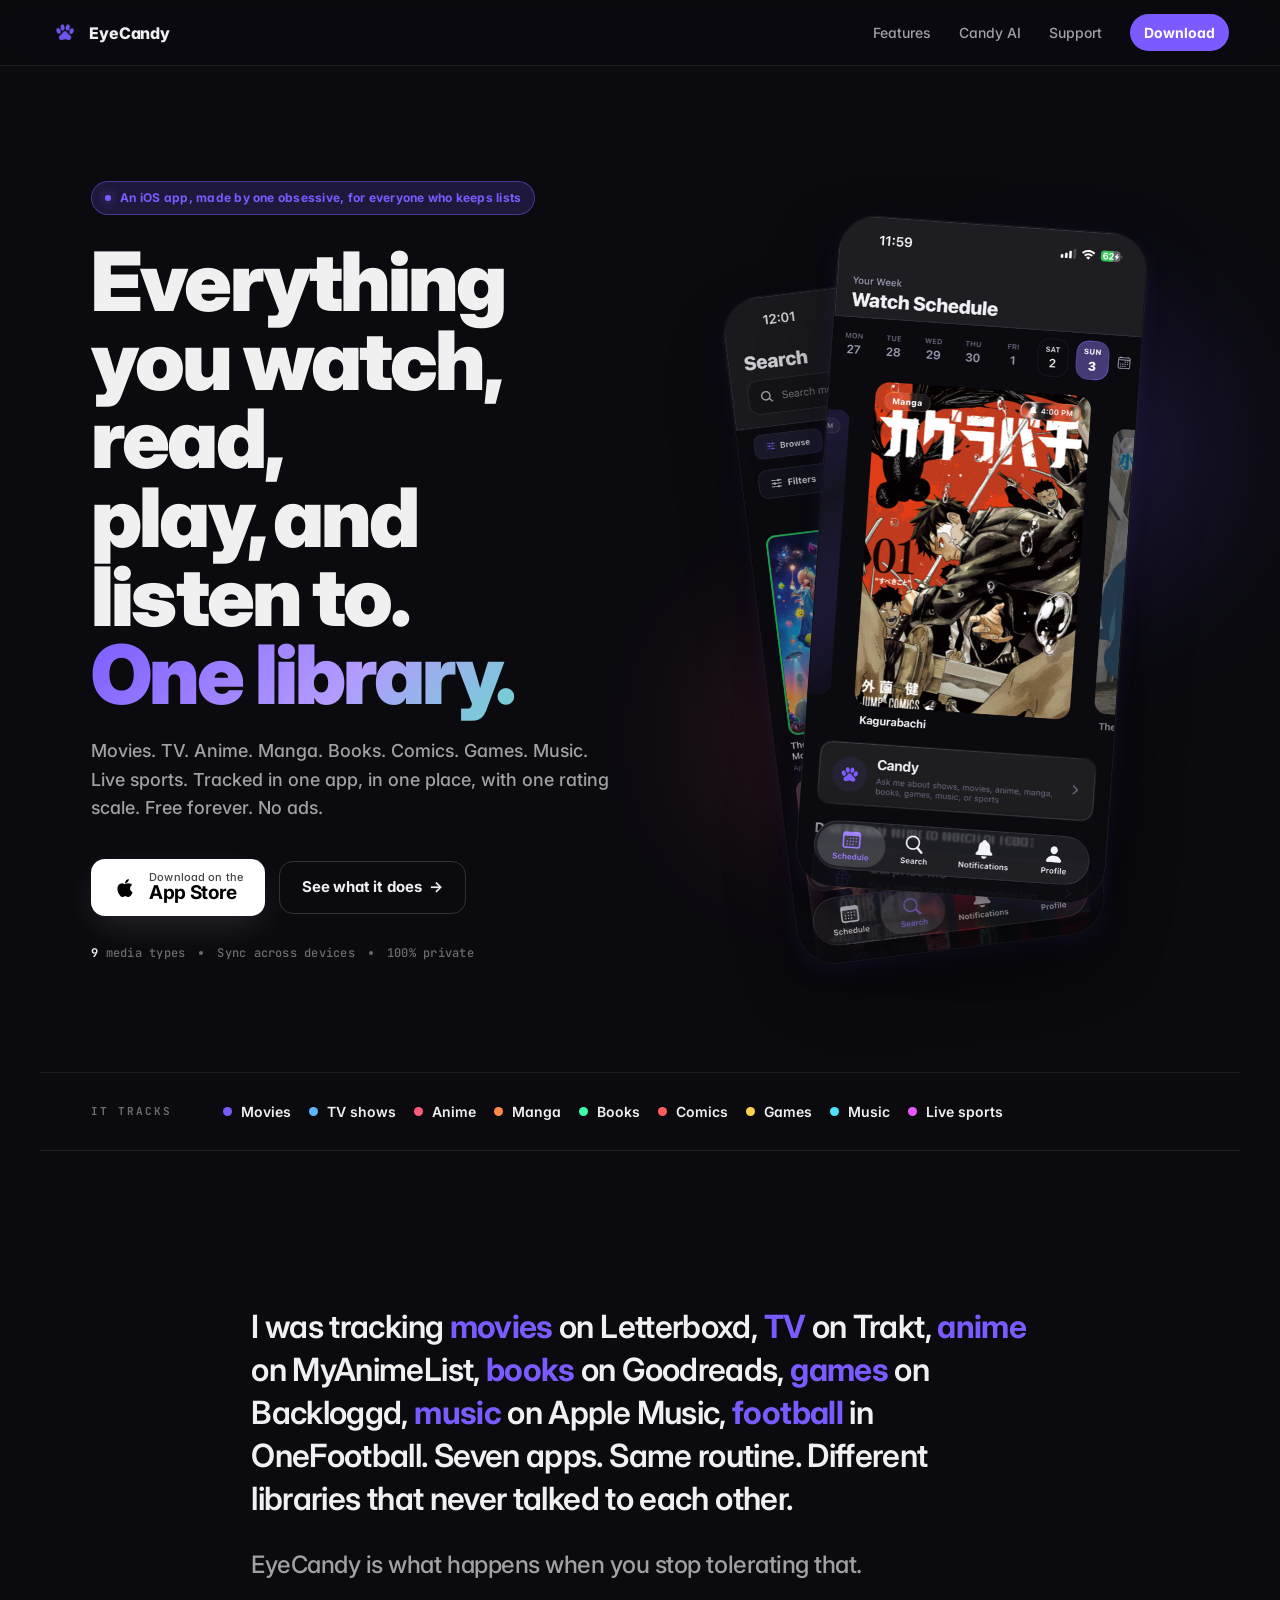
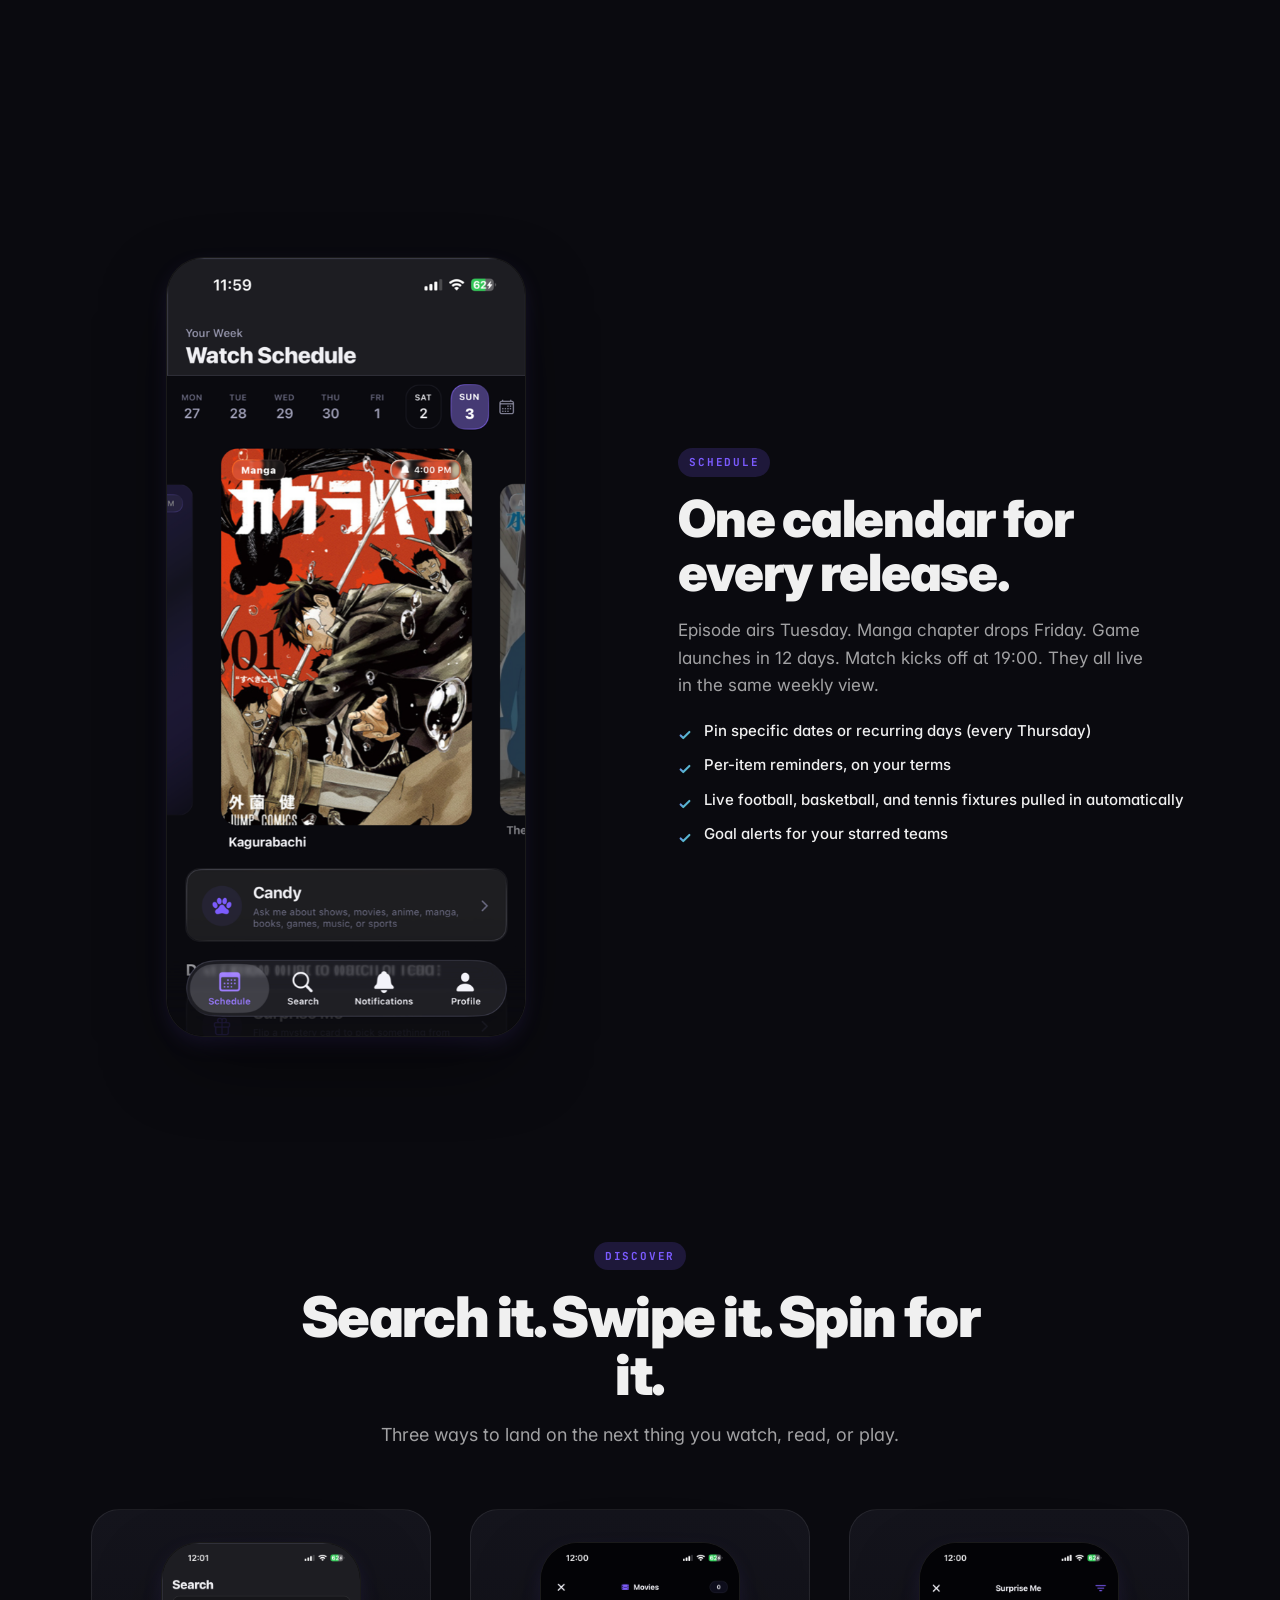
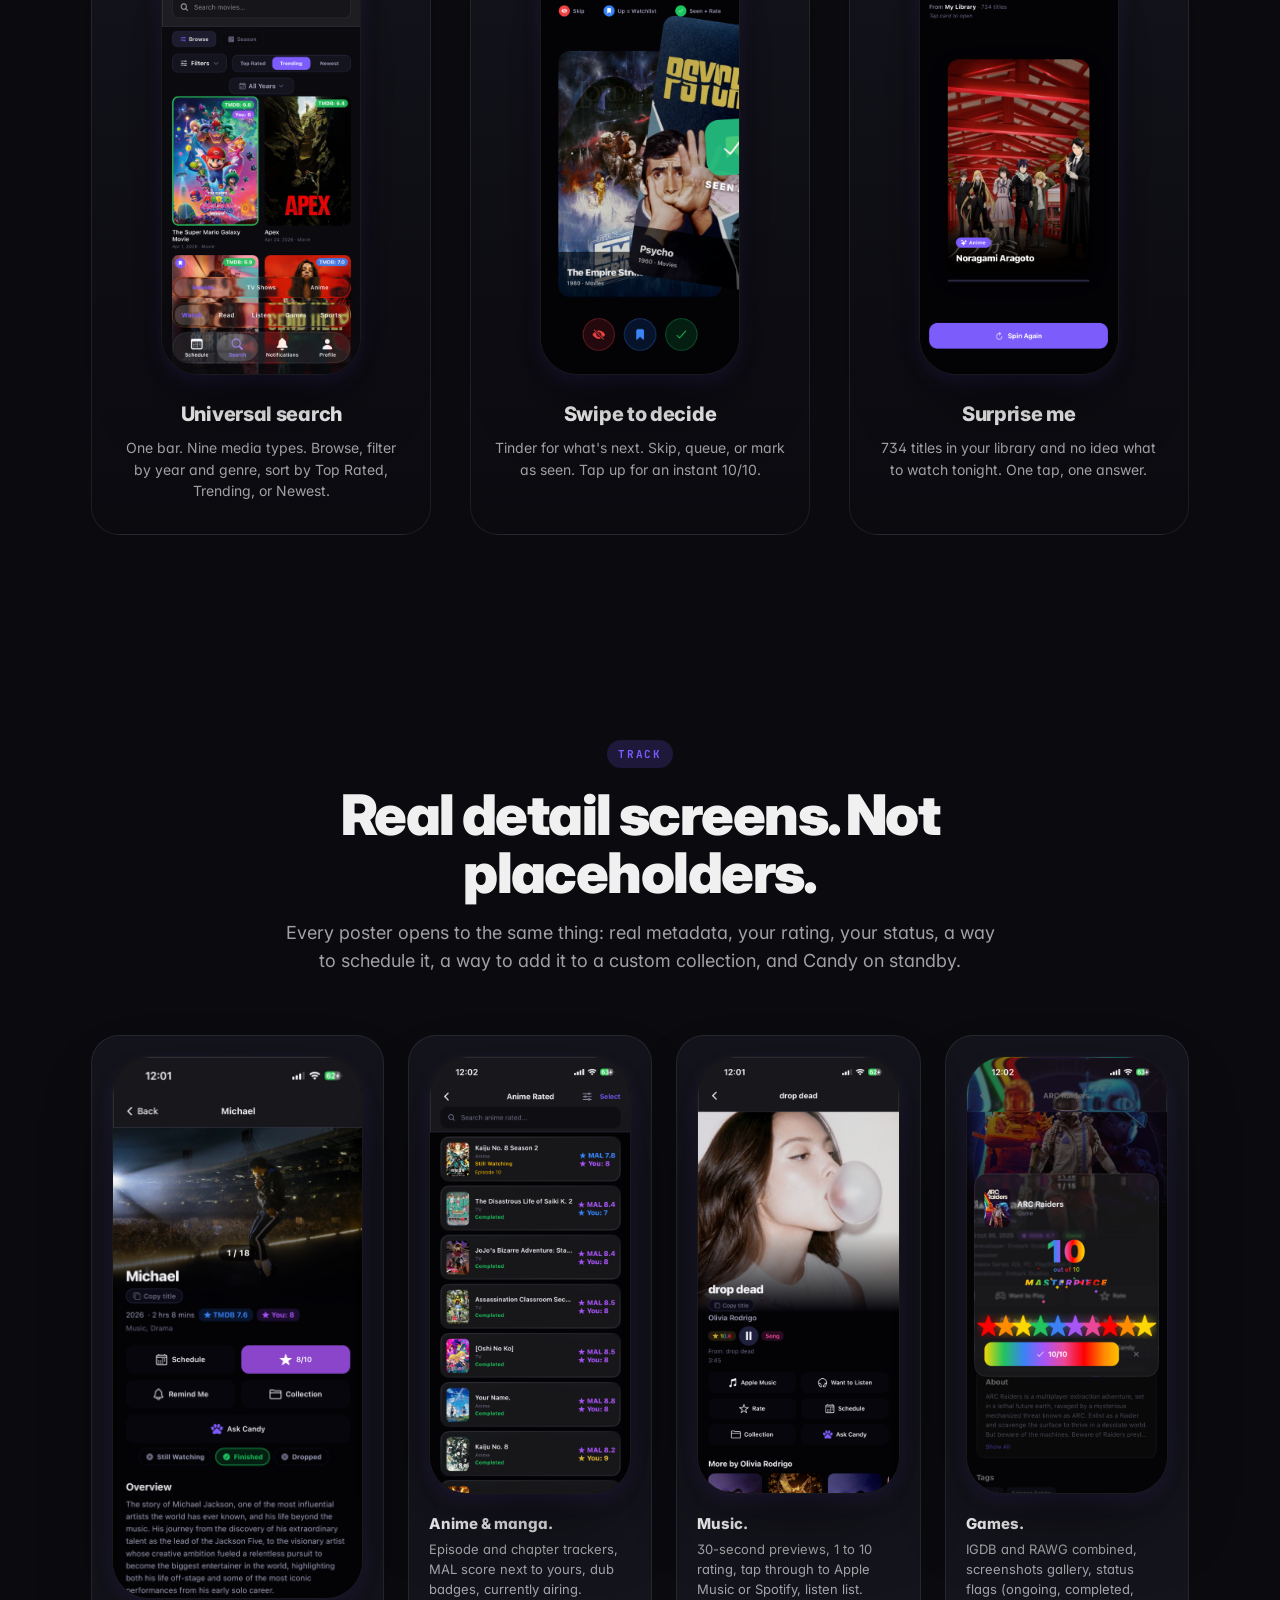
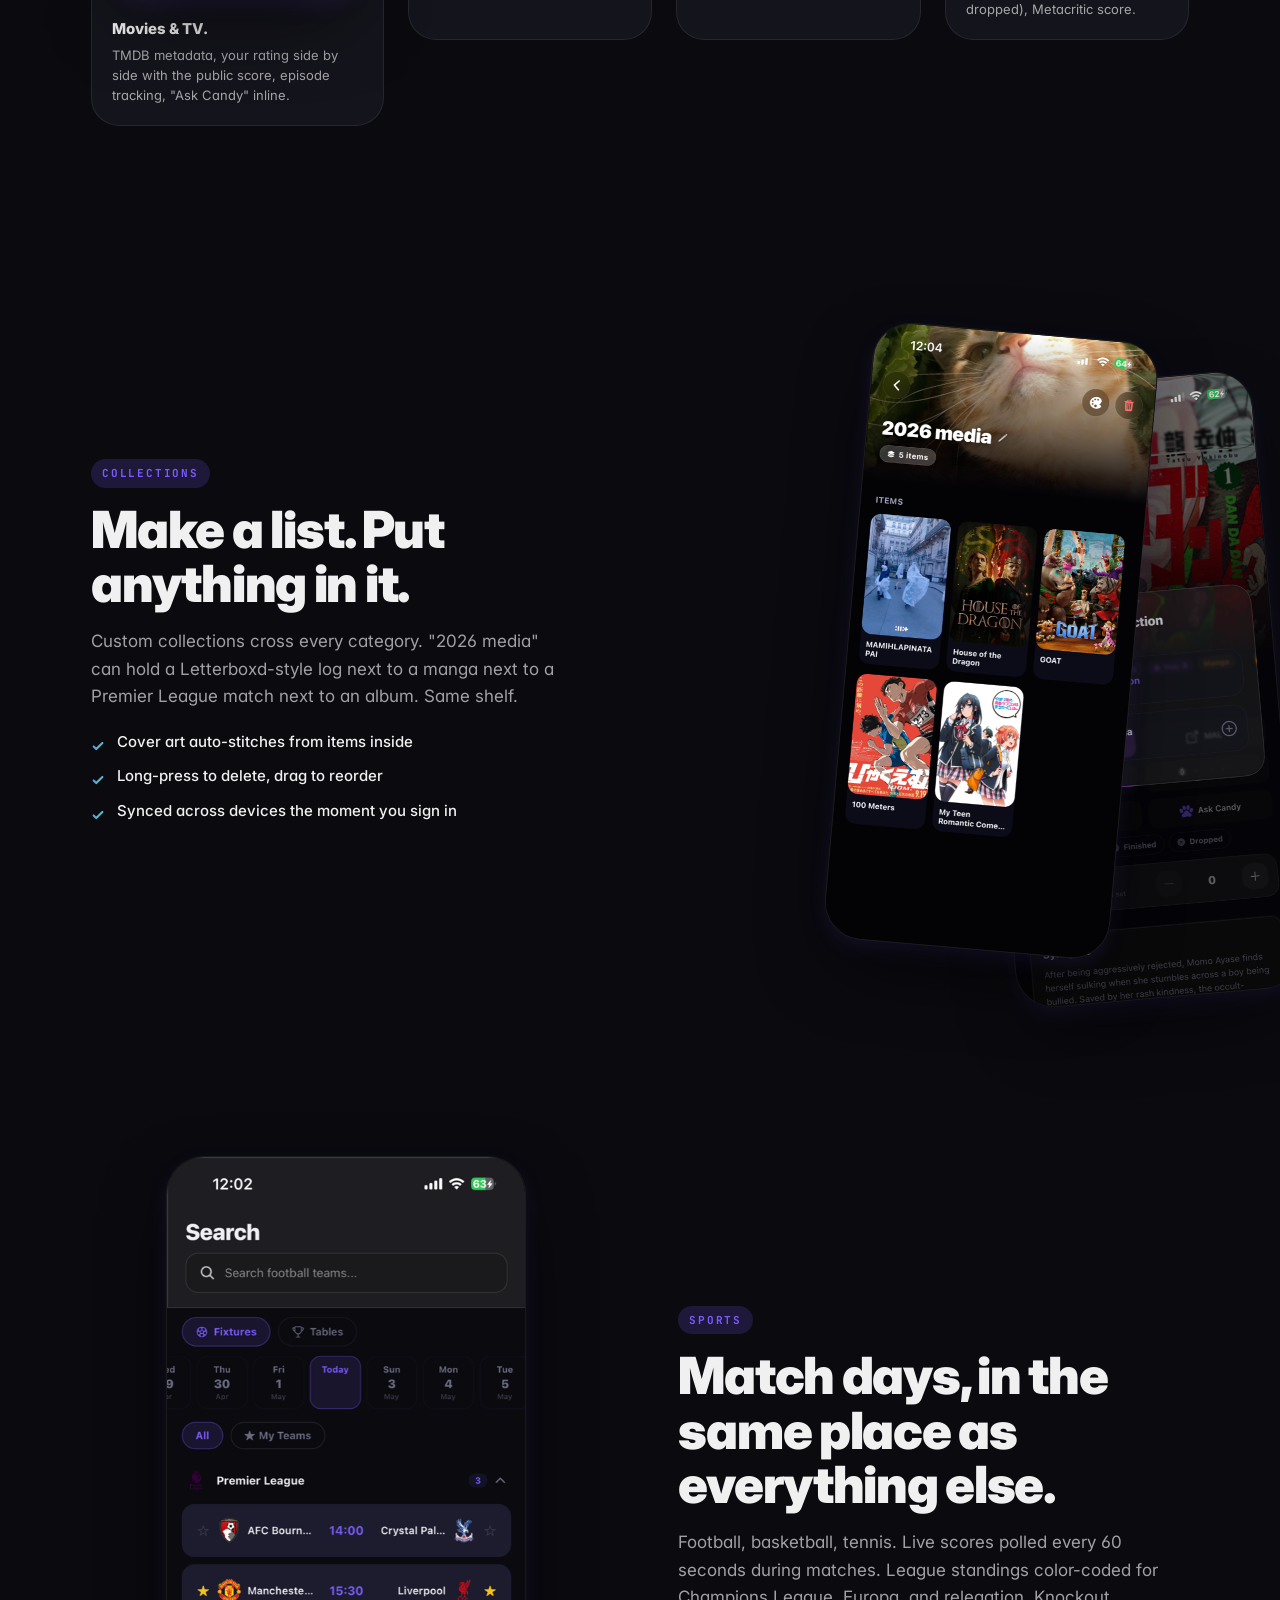
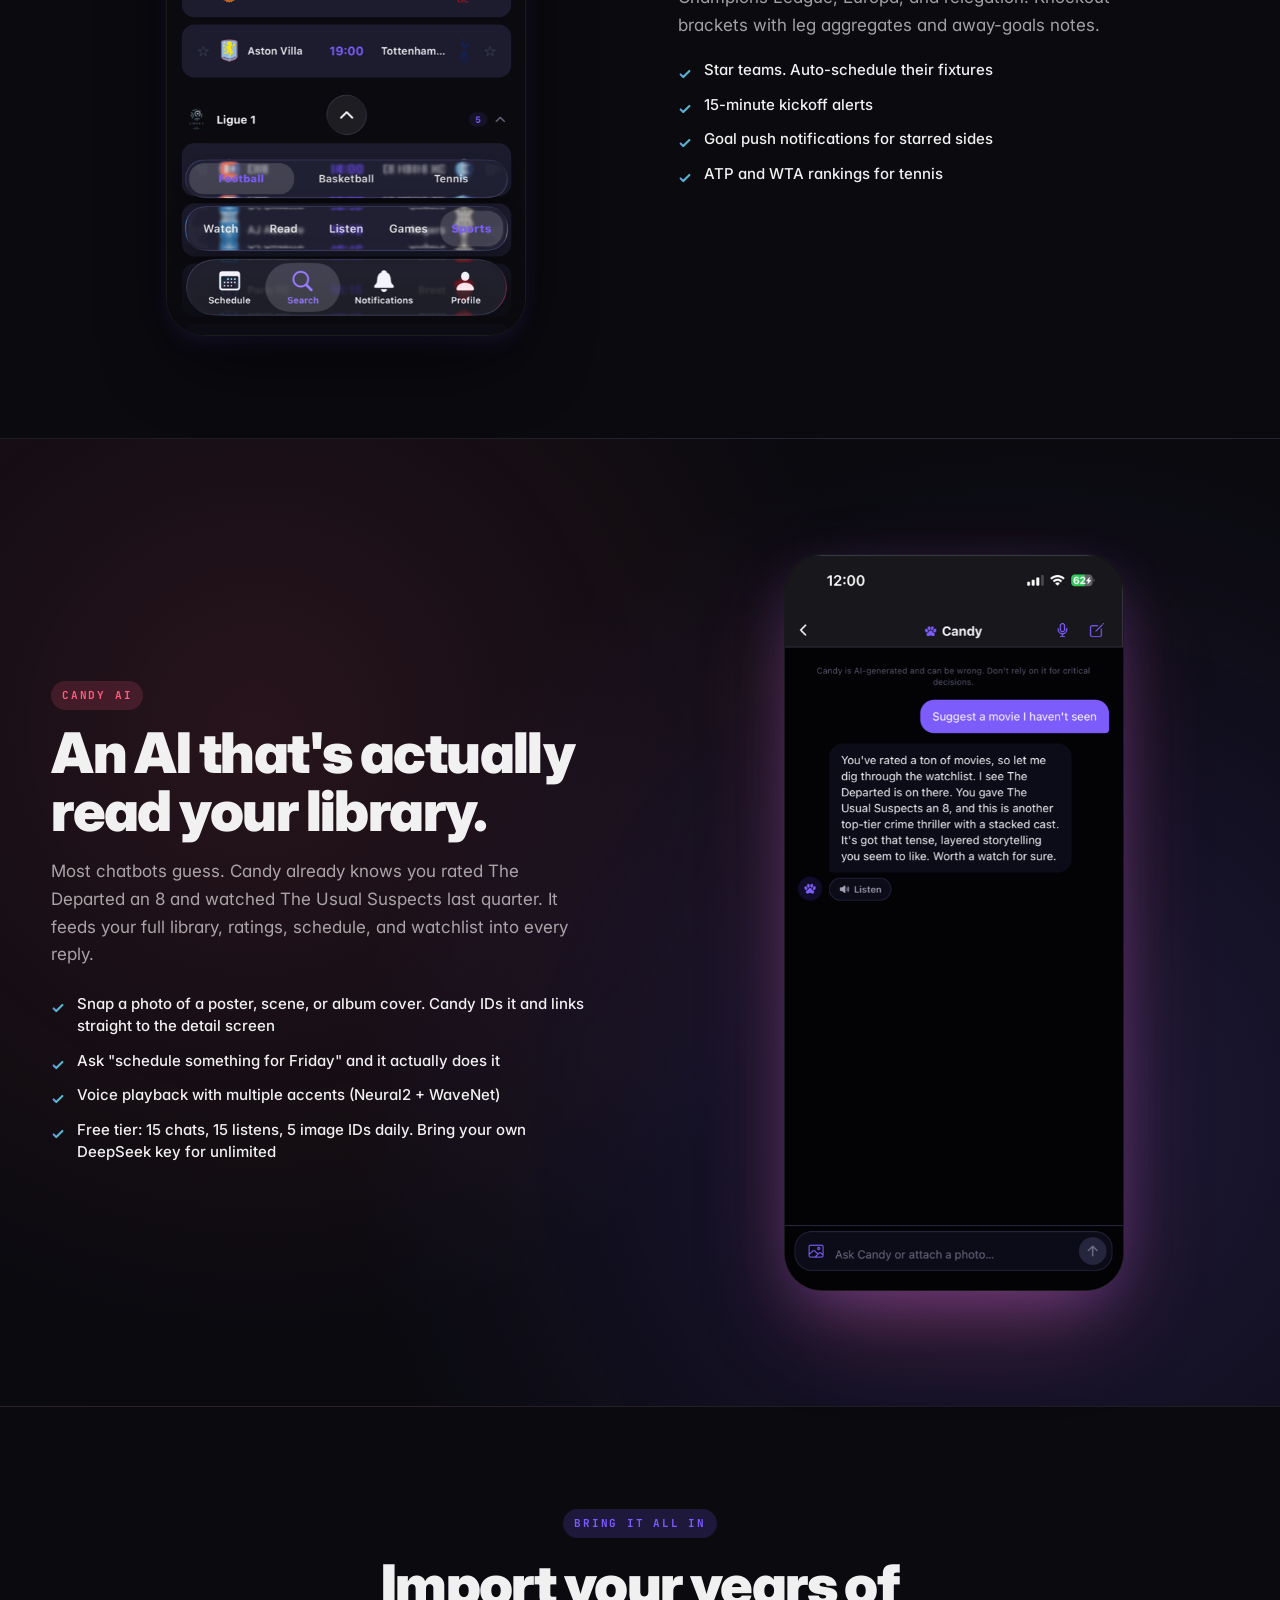
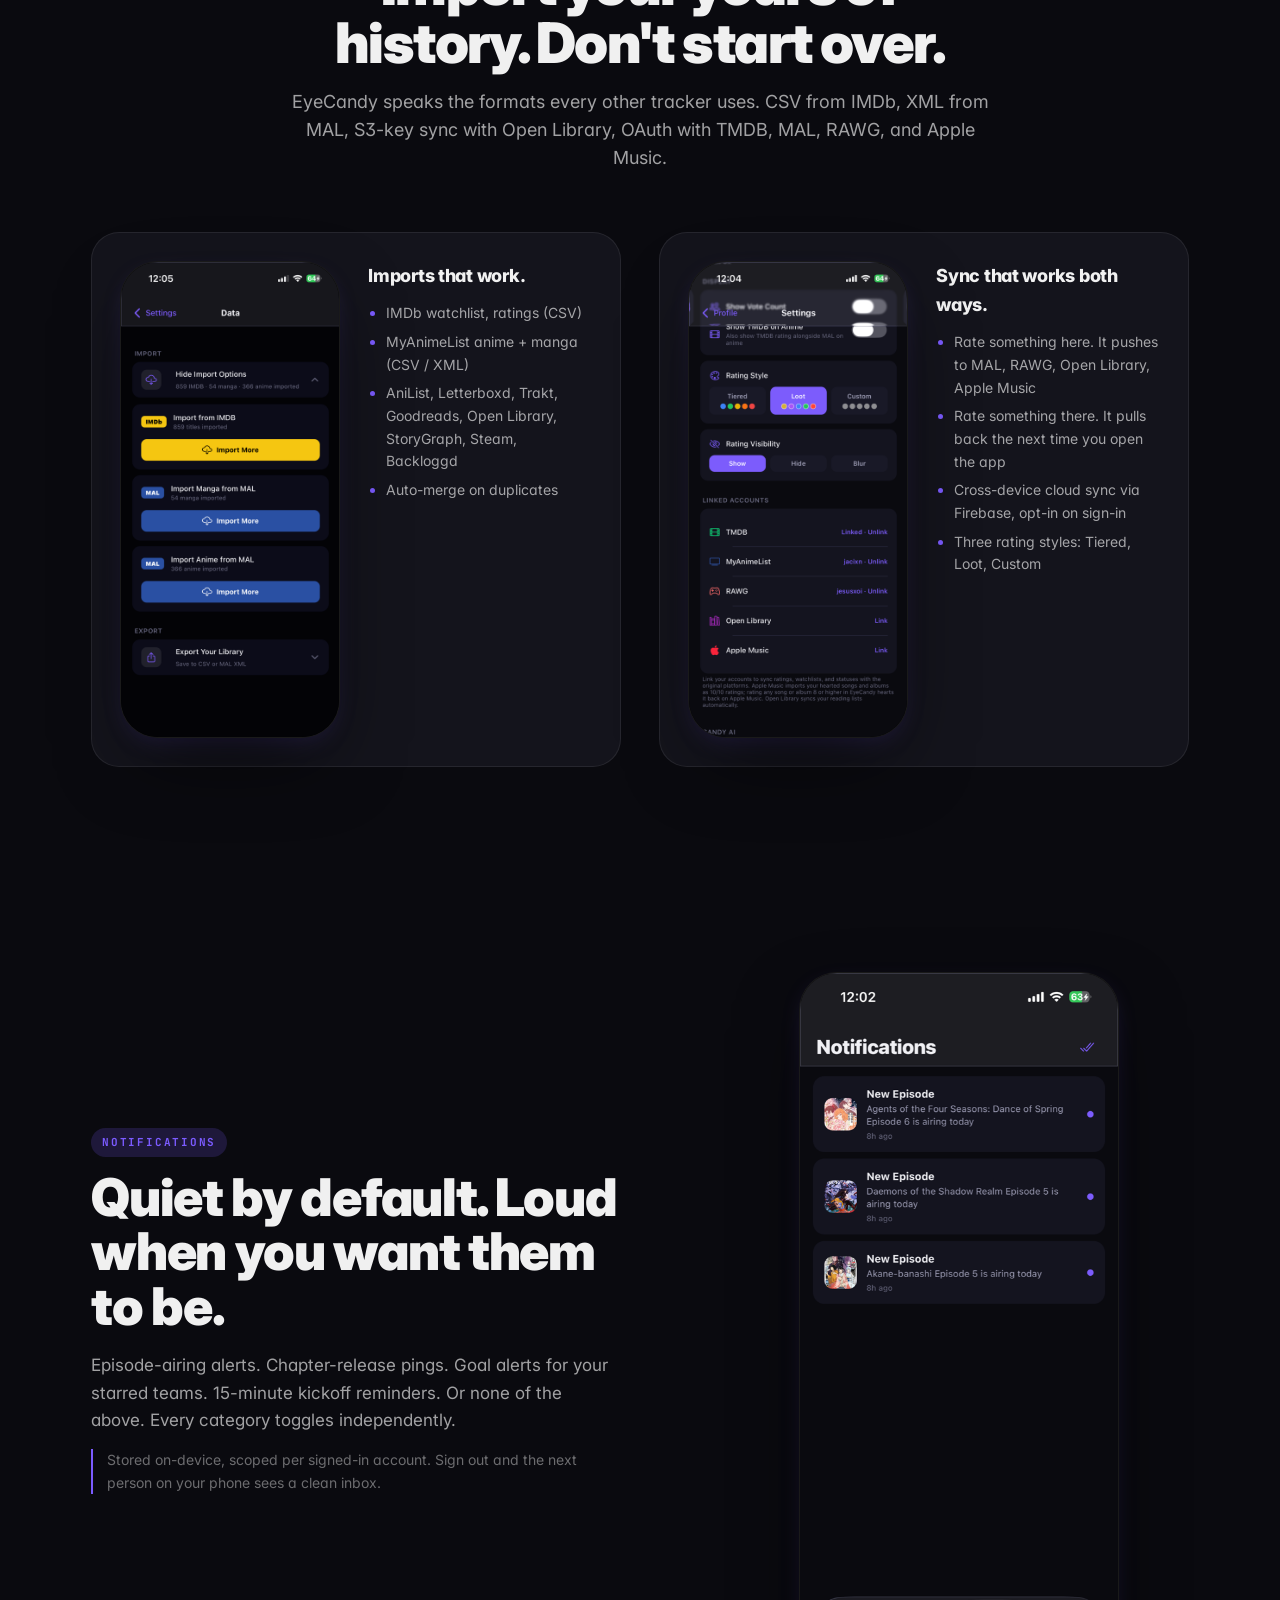
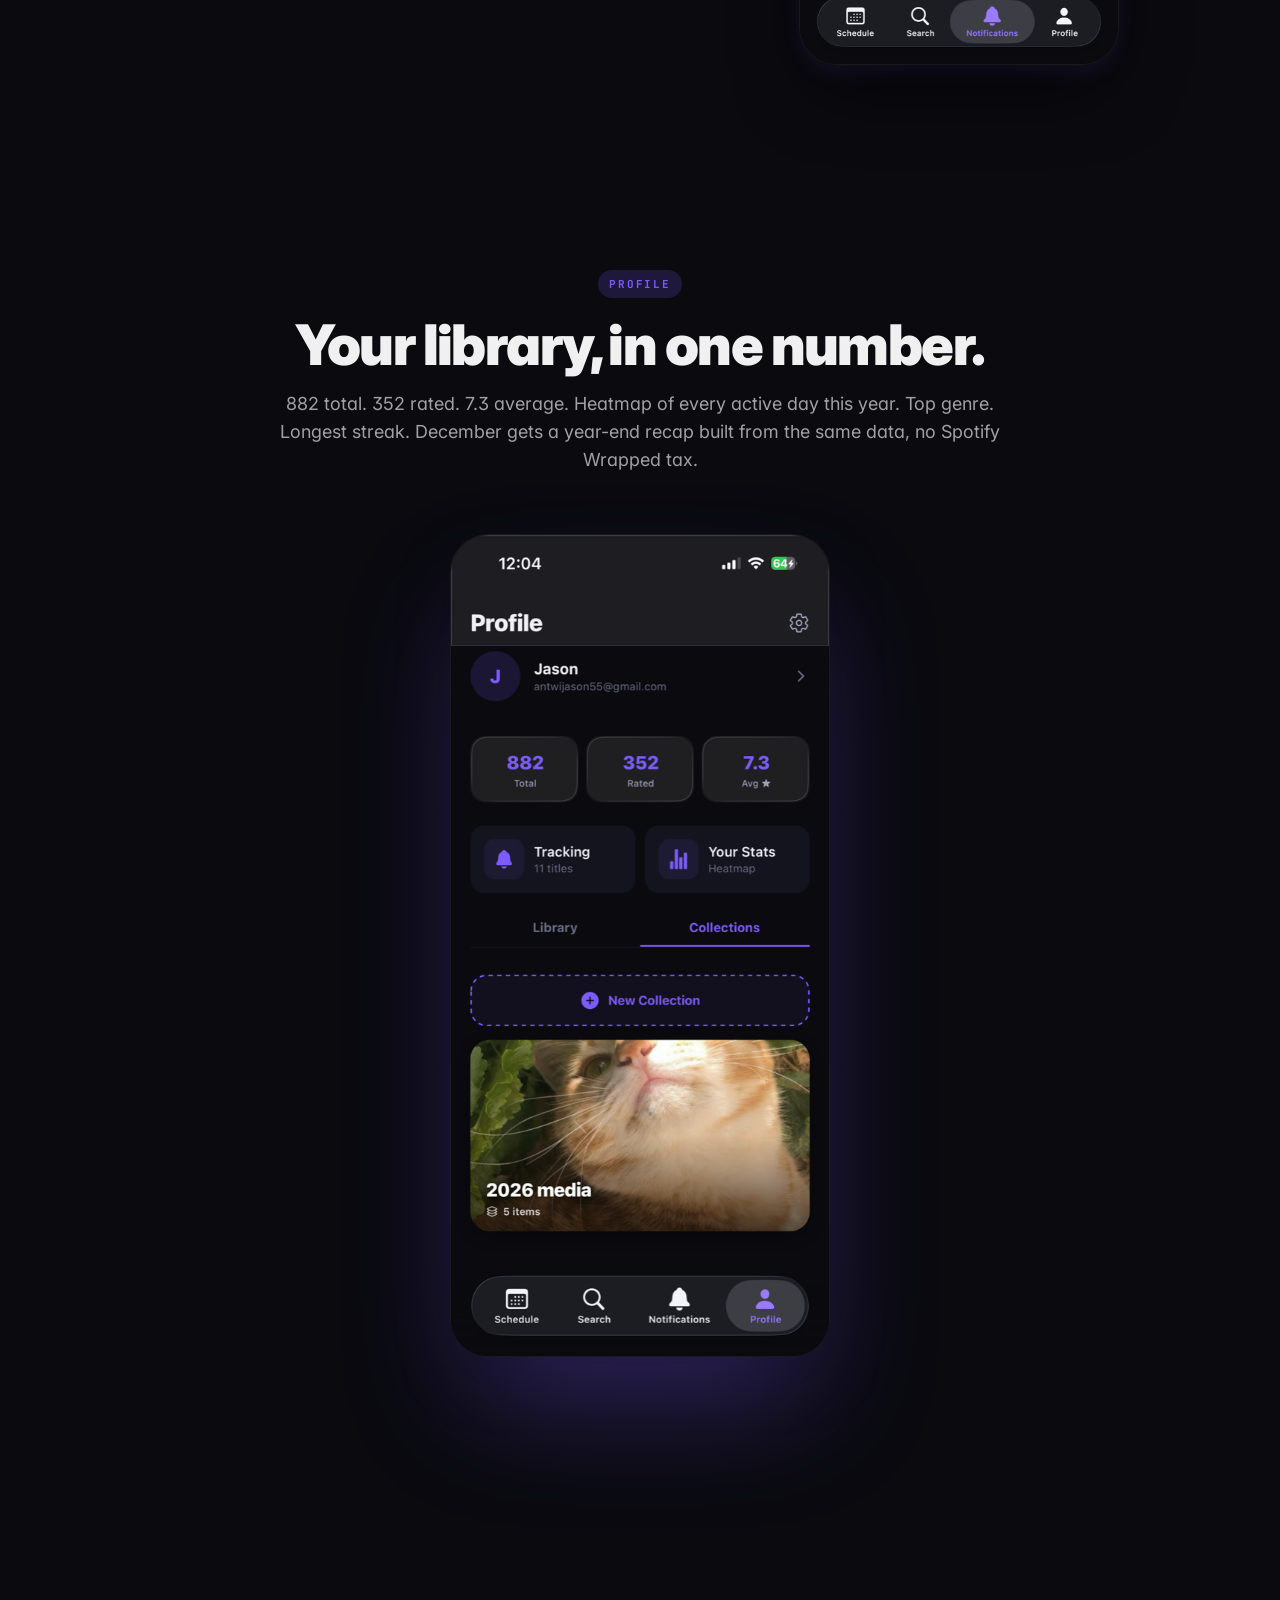
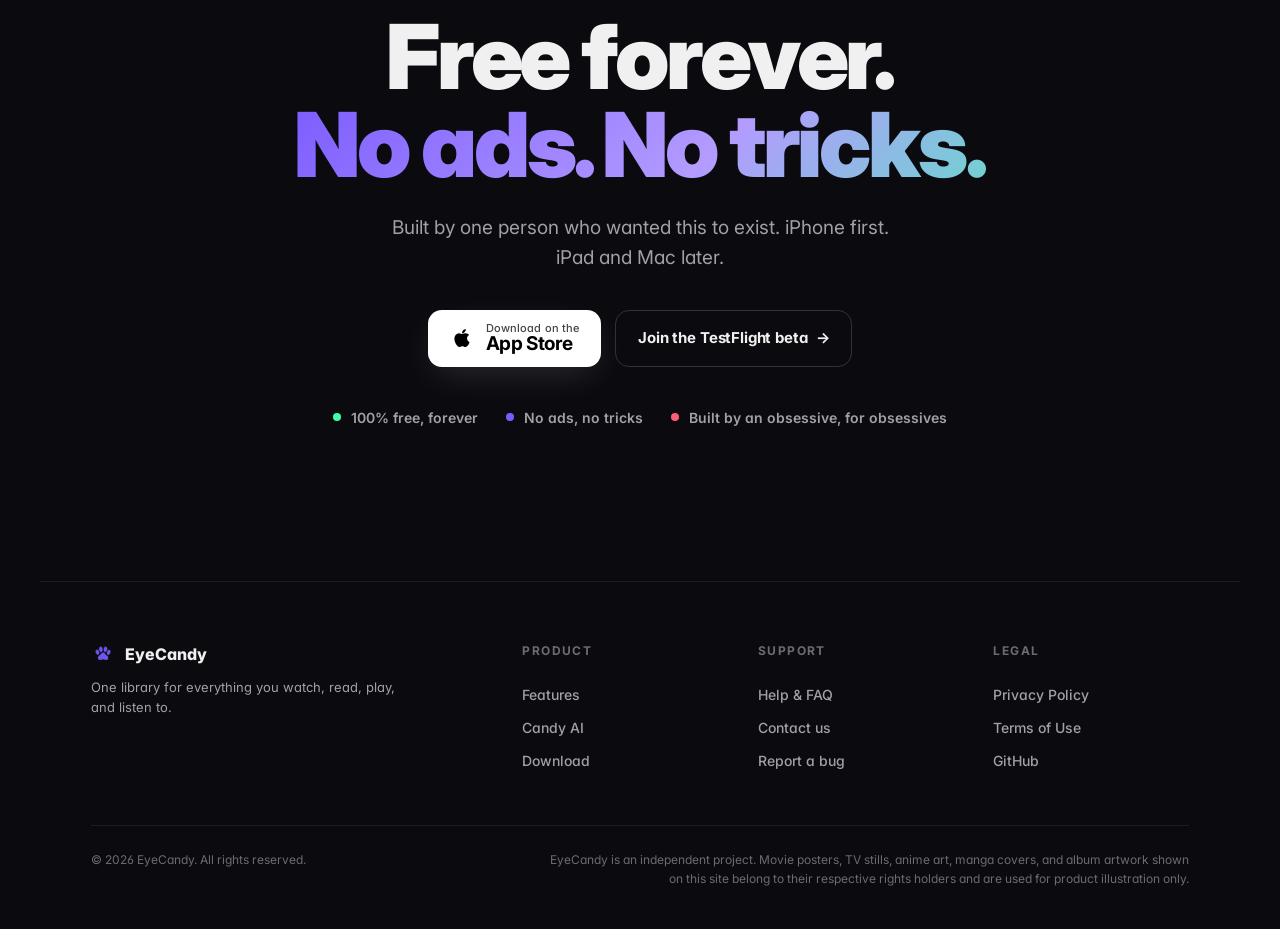
==== index.html @ 058be3f9 "Initial site for appeyecandy.uk Static marketing site for EyeCandy iOS app. Pure HTML/CSS/JS, no bui" ====
<!doctype html>
<html lang="en">
<head>
<meta charset="utf-8" />
<meta name="viewport" content="width=device-width, initial-scale=1, viewport-fit=cover" />
<title>EyeCandy. One library for everything you watch, read, play, and listen to.</title>
<meta name="description" content="Movies, TV, anime, manga, books, comics, games, music, and live sports. Tracked in a single iOS app. Free forever. No ads." />
<meta name="theme-color" content="#0A0A0F" />
<link rel="icon" type="image/png" href="assets/favicon.png" />
<meta property="og:title" content="EyeCandy. One library. Everything." />
<meta property="og:description" content="Movies, TV, anime, manga, books, comics, games, music, and live sports. One iOS app. Free forever." />
<meta property="og:image" content="assets/icon.png" />
<meta name="twitter:card" content="summary_large_image" />
<link rel="preconnect" href="https://fonts.googleapis.com" />
<link rel="preconnect" href="https://fonts.gstatic.com" crossorigin />
<link href="https://fonts.googleapis.com/css2?family=Inter:wght@400;500;600;700;800;900&family=JetBrains+Mono:wght@500;700&display=swap" rel="stylesheet" />
<link rel="stylesheet" href="style.css" />
</head>
<body>

<nav class="nav">
  <a class="nav-brand" href="#top">
    <img src="assets/paw.png" alt="" width="28" height="28" />
    <span>EyeCandy</span>
  </a>
  <div class="nav-links">
    <a href="#schedule">Features</a>
    <a href="#candy">Candy AI</a>
    <a href="support.html">Support</a>
    <a href="#download" class="nav-cta">Download</a>
  </div>
</nav>

<main id="top">

<!-- HERO -->
<section class="hero">
  <div class="hero-copy">
    <div class="eyebrow">
      <span class="eyebrow-dot"></span>
      An iOS app, made by one obsessive, for everyone who keeps lists
    </div>
    <h1 class="hero-title">
      Everything you watch, read,<br />
      play, and listen to.<br />
      <span class="hl">One library.</span>
    </h1>
    <p class="hero-sub">
      Movies. TV. Anime. Manga. Books. Comics. Games. Music. Live sports. Tracked in one app, in one place, with one rating scale. Free forever. No ads.
    </p>
    <div class="hero-cta">
      <a href="https://apps.apple.com/app/eyecandy/id0000000000" class="btn-appstore" aria-label="Download EyeCandy on the App Store">
        <svg viewBox="0 0 24 24" width="24" height="24" aria-hidden="true" fill="currentColor"><path d="M17.05 20.28c-.98.95-2.05.8-3.08.36-1.09-.46-2.09-.48-3.24 0-1.44.62-2.2.44-3.06-.36C2.79 15.25 3.51 7.59 9.05 7.31c1.35.07 2.29.74 3.08.8 1.18-.24 2.31-.93 3.57-.84 1.51.12 2.65.72 3.4 1.8-3.12 1.87-2.38 5.98.48 7.13-.57 1.5-1.31 2.99-2.54 4.09zM12.03 7.25c-.15-2.23 1.66-4.07 3.74-4.25.29 2.58-2.34 4.5-3.74 4.25z"/></svg>
        <span>
          <small>Download on the</small>
          <strong>App Store</strong>
        </span>
      </a>
      <a href="#schedule" class="btn-ghost">See what it does <span aria-hidden>→</span></a>
    </div>
    <div class="hero-meta">
      <span><strong>9</strong> media types</span>
      <span class="dot"></span>
      <span>Sync across devices</span>
      <span class="dot"></span>
      <span>100% private</span>
    </div>
  </div>

  <div class="hero-art">
    <div class="phone-frame phone-tilt-r">
      <img src="assets/IMG_1588.png" alt="EyeCandy weekly Watch Schedule with Kagurabachi manga selected for Sunday." />
    </div>
    <div class="phone-frame phone-tilt-l phone-back">
      <img src="assets/IMG_1594.png" alt="EyeCandy universal search with Trending sort across all media types." />
    </div>
    <div class="hero-blob hero-blob-a"></div>
    <div class="hero-blob hero-blob-b"></div>
  </div>
</section>

<!-- MEDIA STRIP -->
<section class="strip">
  <div class="strip-label">It tracks</div>
  <ul class="strip-row">
    <li><span class="dotc dc-purple"></span>Movies</li>
    <li><span class="dotc dc-blue"></span>TV shows</li>
    <li><span class="dotc dc-pink"></span>Anime</li>
    <li><span class="dotc dc-orange"></span>Manga</li>
    <li><span class="dotc dc-green"></span>Books</li>
    <li><span class="dotc dc-red"></span>Comics</li>
    <li><span class="dotc dc-yellow"></span>Games</li>
    <li><span class="dotc dc-cyan"></span>Music</li>
    <li><span class="dotc dc-magenta"></span>Live sports</li>
  </ul>
</section>

<!-- WHY -->
<section class="why">
  <p class="why-text">
    I was tracking <strong>movies</strong> on Letterboxd, <strong>TV</strong> on Trakt, <strong>anime</strong> on MyAnimeList, <strong>books</strong> on Goodreads, <strong>games</strong> on Backloggd, <strong>music</strong> on Apple Music, <strong>football</strong> in OneFootball. Seven apps. Same routine. Different libraries that never talked to each other.
  </p>
  <p class="why-text">
    EyeCandy is what happens when you stop tolerating that.
  </p>
</section>

<!-- SCHEDULE -->
<section id="schedule" class="feature feature-split">
  <div class="feature-shot">
    <div class="phone-frame">
      <img src="assets/IMG_1588.png" alt="Watch Schedule for the week. Kagurabachi manga at 4:00 PM Sunday with day picker MON 27 to SUN 3." />
    </div>
  </div>
  <div class="feature-text">
    <div class="feature-tag">Schedule</div>
    <h2>One calendar for every release.</h2>
    <p>Episode airs Tuesday. Manga chapter drops Friday. Game launches in 12 days. Match kicks off at 19:00. They all live in the same weekly view.</p>
    <ul class="ticks">
      <li>Pin specific dates or recurring days (every Thursday)</li>
      <li>Per-item reminders, on your terms</li>
      <li>Live football, basketball, and tennis fixtures pulled in automatically</li>
      <li>Goal alerts for your starred teams</li>
    </ul>
  </div>
</section>

<!-- DISCOVER 3-UP -->
<section id="track" class="discover">
  <header class="section-header">
    <div class="feature-tag">Discover</div>
    <h2>Search it. Swipe it. Spin for it.</h2>
    <p>Three ways to land on the next thing you watch, read, or play.</p>
  </header>
  <div class="discover-grid">
    <article class="discover-card">
      <div class="phone-frame phone-sm">
        <img src="assets/IMG_1594.png" alt="Search tab with category strip Movies, TV Shows, Anime, Games, Music, Sports, Read, Listen and Trending sort." />
      </div>
      <h3>Universal search</h3>
      <p>One bar. Nine media types. Browse, filter by year and genre, sort by Top Rated, Trending, or Newest.</p>
    </article>
    <article class="discover-card">
      <div class="phone-frame phone-sm">
        <img src="assets/IMG_1593.png" alt="Decide swipe deck. The Empire Strikes Back and Psycho movie cards stacked. Skip, Watchlist, Seen + Rate buttons." />
      </div>
      <h3>Swipe to decide</h3>
      <p>Tinder for what's next. Skip, queue, or mark as seen. Tap up for an instant 10/10.</p>
    </article>
    <article class="discover-card">
      <div class="phone-frame phone-sm">
        <img src="assets/IMG_1592.png" alt="Surprise Me random pick. Noragami Aragoto anime card from 734 titles in your library." />
      </div>
      <h3>Surprise me</h3>
      <p>734 titles in your library and no idea what to watch tonight. One tap, one answer.</p>
    </article>
  </div>
</section>

<!-- DETAIL -->
<section class="detail">
  <header class="section-header">
    <div class="feature-tag">Track</div>
    <h2>Real detail screens. Not placeholders.</h2>
    <p>Every poster opens to the same thing: real metadata, your rating, your status, a way to schedule it, a way to add it to a custom collection, and Candy on standby.</p>
  </header>
  <div class="detail-grid">
    <figure class="detail-cell detail-tall">
      <div class="phone-frame">
        <img src="assets/IMG_1595.png" alt="Movie detail for Michael (2026). 2 hrs 8 mins. TMDB 7.6 vs You 8. Schedule, Remind Me, Collection, Ask Candy." />
      </div>
      <figcaption><strong>Movies & TV.</strong> TMDB metadata, your rating side by side with the public score, episode tracking, "Ask Candy" inline.</figcaption>
    </figure>
    <figure class="detail-cell">
      <div class="phone-frame">
        <img src="assets/IMG_1601.png" alt="Anime Rated list. Kaiju No. 8 Season 2 still watching, JoJo Stardust Crusaders Completed, MAL scores beside your scores." />
      </div>
      <figcaption><strong>Anime & manga.</strong> Episode and chapter trackers, MAL score next to yours, dub badges, currently airing.</figcaption>
    </figure>
    <figure class="detail-cell">
      <div class="phone-frame">
        <img src="assets/IMG_1597.png" alt="Music detail for drop dead by Olivia Rodrigo. 10/10 rating, 3:45 song duration, Apple Music, Want to Listen, Schedule, Collection, Ask Candy." />
      </div>
      <figcaption><strong>Music.</strong> 30-second previews, 1 to 10 rating, tap through to Apple Music or Spotify, listen list.</figcaption>
    </figure>
    <figure class="detail-cell">
      <div class="phone-frame">
        <img src="assets/IMG_1598.png" alt="ARC Raiders game detail with rainbow 10 out of 10 MASTERPIECE rating overlay." />
      </div>
      <figcaption><strong>Games.</strong> IGDB and RAWG combined, screenshots gallery, status flags (ongoing, completed, dropped), Metacritic score.</figcaption>
    </figure>
  </div>
</section>

<!-- COLLECTIONS -->
<section class="feature feature-split feature-flip">
  <div class="feature-text">
    <div class="feature-tag">Collections</div>
    <h2>Make a list. Put anything in it.</h2>
    <p>Custom collections cross every category. "2026 media" can hold a Letterboxd-style log next to a manga next to a Premier League match next to an album. Same shelf.</p>
    <ul class="ticks">
      <li>Cover art auto-stitches from items inside</li>
      <li>Long-press to delete, drag to reorder</li>
      <li>Synced across devices the moment you sign in</li>
    </ul>
  </div>
  <div class="feature-shot feature-shot-double">
    <div class="phone-frame phone-tilt-r">
      <img src="assets/IMG_1604.png" alt="Custom collection 2026 media with 5 items: MAMIHLAPINATAPAI, House of the Dragon, GOAT, 100 Meters, My Teen Romantic Comedy." />
    </div>
    <div class="phone-frame phone-tilt-l phone-back">
      <img src="assets/IMG_1596.png" alt="Manga detail showing Add to Collection sheet with New Collection option and 2026 media." />
    </div>
  </div>
</section>

<!-- SPORTS -->
<section class="feature feature-split">
  <div class="feature-shot">
    <div class="phone-frame">
      <img src="assets/IMG_1599.png" alt="Sports tab with Premier League fixtures: AFC Bournemouth vs Crystal Palace 14:00, Manchester United vs Liverpool 15:30 starred, Aston Villa vs Tottenham 19:00." />
    </div>
  </div>
  <div class="feature-text">
    <div class="feature-tag">Sports</div>
    <h2>Match days, in the same place as everything else.</h2>
    <p>Football, basketball, tennis. Live scores polled every 60 seconds during matches. League standings color-coded for Champions League, Europa, and relegation. Knockout brackets with leg aggregates and away-goals notes.</p>
    <ul class="ticks">
      <li>Star teams. Auto-schedule their fixtures</li>
      <li>15-minute kickoff alerts</li>
      <li>Goal push notifications for starred sides</li>
      <li>ATP and WTA rankings for tennis</li>
    </ul>
  </div>
</section>

<!-- CANDY -->
<section id="candy" class="candy">
  <div class="candy-grid">
    <div class="candy-text">
      <div class="feature-tag tag-pink">Candy AI</div>
      <h2>An AI that's actually read your library.</h2>
      <p>Most chatbots guess. Candy already knows you rated The Departed an 8 and watched The Usual Suspects last quarter. It feeds your full library, ratings, schedule, and watchlist into every reply.</p>
      <ul class="ticks">
        <li>Snap a photo of a poster, scene, or album cover. Candy IDs it and links straight to the detail screen</li>
        <li>Ask "schedule something for Friday" and it actually does it</li>
        <li>Voice playback with multiple accents (Neural2 + WaveNet)</li>
        <li>Free tier: 15 chats, 15 listens, 5 image IDs daily. Bring your own DeepSeek key for unlimited</li>
      </ul>
    </div>
    <div class="candy-shot">
      <div class="phone-frame">
        <img src="assets/IMG_1589.png" alt="Candy AI chat. User asks Suggest a movie I haven't seen. Candy replies referencing The Departed rated 8 and The Usual Suspects, recommending another top-tier crime thriller with a stacked cast." />
      </div>
    </div>
  </div>
</section>

<!-- IMPORT + SYNC -->
<section id="import" class="duo">
  <header class="section-header">
    <div class="feature-tag">Bring it all in</div>
    <h2>Import your years of history. Don't start over.</h2>
    <p>EyeCandy speaks the formats every other tracker uses. CSV from IMDb, XML from MAL, S3-key sync with Open Library, OAuth with TMDB, MAL, RAWG, and Apple Music.</p>
  </header>
  <div class="duo-grid">
    <figure class="duo-cell">
      <div class="phone-frame">
        <img src="assets/IMG_1607.png" alt="Data settings. 859 IMDB titles imported, 54 manga, 366 anime. Import buttons for IMDB, MAL Manga, MAL Anime. Export to CSV or MAL XML." />
      </div>
      <figcaption>
        <strong>Imports that work.</strong>
        <ul>
          <li>IMDb watchlist, ratings (CSV)</li>
          <li>MyAnimeList anime + manga (CSV / XML)</li>
          <li>AniList, Letterboxd, Trakt, Goodreads, Open Library, StoryGraph, Steam, Backloggd</li>
          <li>Auto-merge on duplicates</li>
        </ul>
      </figcaption>
    </figure>
    <figure class="duo-cell">
      <div class="phone-frame">
        <img src="assets/IMG_1606.png" alt="Settings showing Linked Accounts: TMDB, MyAnimeList linked as jacixn, RAWG linked as jesusxoi, Open Library, Apple Music. Rating Style and Visibility controls." />
      </div>
      <figcaption>
        <strong>Sync that works both ways.</strong>
        <ul>
          <li>Rate something here. It pushes to MAL, RAWG, Open Library, Apple Music</li>
          <li>Rate something there. It pulls back the next time you open the app</li>
          <li>Cross-device cloud sync via Firebase, opt-in on sign-in</li>
          <li>Three rating styles: Tiered, Loot, Custom</li>
        </ul>
      </figcaption>
    </figure>
  </div>
</section>

<!-- NOTIFICATIONS -->
<section class="notif">
  <div class="notif-grid">
    <div class="notif-text">
      <div class="feature-tag">Notifications</div>
      <h2>Quiet by default. Loud when you want them to be.</h2>
      <p>Episode-airing alerts. Chapter-release pings. Goal alerts for your starred teams. 15-minute kickoff reminders. Or none of the above. Every category toggles independently.</p>
      <p class="notif-fineprint">Stored on-device, scoped per signed-in account. Sign out and the next person on your phone sees a clean inbox.</p>
    </div>
    <div class="notif-shot">
      <div class="phone-frame">
        <img src="assets/IMG_1600.png" alt="Notifications inbox showing New Episode alerts for Agents of the Four Seasons, Daemons of the Shadow Realm, Akane-banashi, all airing today." />
      </div>
    </div>
  </div>
</section>

<!-- PROFILE -->
<section class="profile">
  <header class="section-header">
    <div class="feature-tag">Profile</div>
    <h2>Your library, in one number.</h2>
    <p>882 total. 352 rated. 7.3 average. Heatmap of every active day this year. Top genre. Longest streak. December gets a year-end recap built from the same data, no Spotify Wrapped tax.</p>
  </header>
  <div class="profile-shot">
    <div class="phone-frame phone-lg">
      <img src="assets/IMG_1605.png" alt="Profile tab for Jason. 882 Total, 352 Rated, 7.3 Avg rating. Tracking 11 titles. Library and Collections tabs. 2026 media collection at bottom." />
    </div>
  </div>
</section>

<!-- FREE FOREVER CTA -->
<section id="download" class="cta">
  <h2 class="cta-title">Free forever.<br /><span class="hl">No ads. No tricks.</span></h2>
  <p class="cta-sub">Built by one person who wanted this to exist. iPhone first. iPad and Mac later.</p>
  <div class="cta-row">
    <a href="https://apps.apple.com/app/eyecandy/id0000000000" class="btn-appstore" aria-label="Download EyeCandy on the App Store">
      <svg viewBox="0 0 24 24" width="24" height="24" aria-hidden="true" fill="currentColor"><path d="M17.05 20.28c-.98.95-2.05.8-3.08.36-1.09-.46-2.09-.48-3.24 0-1.44.62-2.2.44-3.06-.36C2.79 15.25 3.51 7.59 9.05 7.31c1.35.07 2.29.74 3.08.8 1.18-.24 2.31-.93 3.57-.84 1.51.12 2.65.72 3.4 1.8-3.12 1.87-2.38 5.98.48 7.13-.57 1.5-1.31 2.99-2.54 4.09zM12.03 7.25c-.15-2.23 1.66-4.07 3.74-4.25.29 2.58-2.34 4.5-3.74 4.25z"/></svg>
      <span>
        <small>Download on the</small>
        <strong>App Store</strong>
      </span>
    </a>
    <a href="https://testflight.apple.com/join/PLACEHOLDER" class="btn-ghost">Join the TestFlight beta <span aria-hidden>→</span></a>
  </div>
  <ul class="cta-perks">
    <li><span class="perk-dot dc-green"></span>100% free, forever</li>
    <li><span class="perk-dot dc-purple"></span>No ads, no tricks</li>
    <li><span class="perk-dot dc-pink"></span>Built by an obsessive, for obsessives</li>
  </ul>
</section>

<footer class="foot">
  <div class="foot-cols">
    <div class="foot-col foot-col-brand">
      <div class="foot-brand">
        <img src="assets/paw.png" alt="" width="24" height="24" />
        <span>EyeCandy</span>
      </div>
      <p class="foot-tag">One library for everything you watch, read, play, and listen to.</p>
    </div>
    <div class="foot-col">
      <h4>Product</h4>
      <a href="index.html#schedule">Features</a>
      <a href="index.html#candy">Candy AI</a>
      <a href="index.html#download">Download</a>
    </div>
    <div class="foot-col">
      <h4>Support</h4>
      <a href="support.html">Help & FAQ</a>
      <a href="mailto:eyecandyiossupport@gmail.com">Contact us</a>
      <a href="https://github.com/jacixn/EyeCandy/issues">Report a bug</a>
    </div>
    <div class="foot-col">
      <h4>Legal</h4>
      <a href="privacy.html">Privacy Policy</a>
      <a href="terms.html">Terms of Use</a>
      <a href="https://github.com/jacixn/EyeCandy">GitHub</a>
    </div>
  </div>
  <div class="foot-bottom">
    <p>&copy; <span id="yr">2026</span> EyeCandy. All rights reserved.</p>
    <p class="foot-fine">EyeCandy is an independent project. Movie posters, TV stills, anime art, manga covers, and album artwork shown on this site belong to their respective rights holders and are used for product illustration only.</p>
  </div>
</footer>

</main>

<script src="script.js" defer></script>
</body>
</html>
---- style.css ----
/* ============================================================
   EyeCandy. Marketing site.
   Palette + type set match the iOS app exactly so the website
   reads as an extension of the product, not a generic landing.
   ============================================================ */

:root {
  --bg: #0A0A0F;
  --bg-2: #14141C;
  --bg-3: #1C1C26;
  --line: rgba(255, 255, 255, 0.08);
  --line-strong: rgba(255, 255, 255, 0.16);

  --text: rgba(255, 255, 255, 0.94);
  --text-muted: rgba(255, 255, 255, 0.62);
  --text-dim: rgba(255, 255, 255, 0.40);

  --primary: #7B5BFF;
  --primary-soft: rgba(123, 91, 255, 0.18);
  --primary-line: rgba(123, 91, 255, 0.45);
  --green: #3BFFAA;
  --pink: #FF5B7B;
  --yellow: #FFD24A;
  --blue: #5BB8FF;
  --orange: #FF8A4A;
  --red: #FF5C5C;
  --cyan: #4DE3FF;
  --magenta: #E55BFF;

  --max: 1200px;
  --pad: clamp(20px, 4vw, 56px);
  --r-lg: 28px;
  --r-md: 18px;

  --serif-tracking: -0.025em;
}

* { box-sizing: border-box; }

html, body {
  margin: 0;
  padding: 0;
  background: var(--bg);
  color: var(--text);
  font-family: 'Inter', -apple-system, BlinkMacSystemFont, 'Segoe UI', sans-serif;
  font-feature-settings: 'ss01', 'cv11';
  -webkit-font-smoothing: antialiased;
  text-rendering: optimizeLegibility;
  line-height: 1.5;
  overflow-x: hidden;
}

img { max-width: 100%; display: block; }

a {
  color: inherit;
  text-decoration: none;
  transition: color 160ms ease;
}

a:hover { color: var(--primary); }

::selection {
  background: var(--primary);
  color: white;
}

/* ============================================================
   NAV
   ============================================================ */

.nav {
  position: sticky;
  top: 0;
  z-index: 50;
  display: flex;
  align-items: center;
  justify-content: space-between;
  padding: 14px var(--pad);
  background: rgba(10, 10, 15, 0.72);
  backdrop-filter: saturate(180%) blur(20px);
  -webkit-backdrop-filter: saturate(180%) blur(20px);
  border-bottom: 1px solid var(--line);
}

.nav-brand {
  display: inline-flex;
  align-items: center;
  gap: 10px;
  font-weight: 800;
  font-size: 16px;
  letter-spacing: -0.01em;
}

.nav-brand img { border-radius: 8px; }

.nav-links {
  display: flex;
  align-items: center;
  gap: 28px;
  font-size: 14px;
  font-weight: 500;
  color: var(--text-muted);
}

.nav-links a:hover { color: var(--text); }

.nav-cta {
  padding: 8px 14px;
  border-radius: 999px;
  background: var(--primary);
  color: white !important;
  font-weight: 700;
}

.nav-cta:hover { background: #8c70ff; color: white !important; }

@media (max-width: 720px) {
  .nav-links a:not(.nav-cta) { display: none; }
}

/* ============================================================
   HERO
   ============================================================ */

.hero {
  position: relative;
  display: grid;
  grid-template-columns: 1.05fr 0.95fr;
  gap: clamp(40px, 6vw, 80px);
  align-items: center;
  padding: clamp(60px, 9vw, 130px) var(--pad) clamp(40px, 8vw, 90px);
  max-width: var(--max);
  margin: 0 auto;
}

.eyebrow {
  display: inline-flex;
  align-items: center;
  gap: 9px;
  padding: 7px 13px;
  font-size: 12px;
  font-weight: 700;
  letter-spacing: 0.02em;
  color: var(--primary);
  background: var(--primary-soft);
  border: 1px solid var(--primary-line);
  border-radius: 999px;
  margin-bottom: 28px;
}

.eyebrow-dot {
  width: 6px;
  height: 6px;
  border-radius: 50%;
  background: var(--primary);
  box-shadow: 0 0 12px var(--primary);
}

.hero-title {
  font-size: clamp(40px, 6.4vw, 88px);
  font-weight: 900;
  line-height: 0.96;
  letter-spacing: -0.035em;
  margin: 0 0 22px;
}

.hl {
  background: linear-gradient(135deg, var(--primary) 0%, #b39bff 60%, var(--green) 130%);
  -webkit-background-clip: text;
  background-clip: text;
  -webkit-text-fill-color: transparent;
}

.hero-sub {
  font-size: clamp(15px, 1.4vw, 18px);
  color: var(--text-muted);
  max-width: 540px;
  margin: 0 0 36px;
  font-weight: 500;
  line-height: 1.6;
}

.hero-cta {
  display: flex;
  flex-wrap: wrap;
  align-items: center;
  gap: 14px;
  margin-bottom: 28px;
}

.btn-primary,
.btn-ghost {
  display: inline-flex;
  align-items: center;
  gap: 8px;
  padding: 14px 22px;
  border-radius: 14px;
  font-weight: 700;
  font-size: 15px;
  letter-spacing: -0.01em;
  transition: transform 200ms ease, background 200ms ease, border-color 200ms ease, color 200ms ease;
  cursor: pointer;
}

.btn-primary {
  background: var(--primary);
  color: white !important;
  box-shadow: 0 12px 36px -8px rgba(123, 91, 255, 0.55);
}

.btn-primary:hover {
  transform: translateY(-2px);
  background: #8c70ff;
  color: white !important;
}

.btn-ghost {
  background: transparent;
  color: var(--text);
  border: 1px solid var(--line-strong);
}

.btn-ghost:hover {
  border-color: var(--primary);
  color: var(--primary);
}

/* Apple App Store CTA. Mirrors Apple's badge spec without lifting their PNG. */
.btn-appstore {
  display: inline-flex;
  align-items: center;
  gap: 12px;
  padding: 12px 22px;
  border-radius: 14px;
  background: #fff;
  color: #000 !important;
  font-weight: 600;
  letter-spacing: -0.01em;
  transition: transform 200ms ease, box-shadow 200ms ease;
  box-shadow: 0 12px 36px -8px rgba(255, 255, 255, 0.15);
}

.btn-appstore:hover {
  transform: translateY(-2px);
  color: #000 !important;
  box-shadow: 0 14px 40px -8px rgba(255, 255, 255, 0.22);
}

.btn-appstore svg {
  flex-shrink: 0;
}

.btn-appstore span {
  display: flex;
  flex-direction: column;
  line-height: 1.1;
  text-align: left;
}

.btn-appstore small {
  font-size: 11px;
  font-weight: 500;
  letter-spacing: 0.01em;
  color: #444;
}

.btn-appstore strong {
  font-size: 19px;
  font-weight: 700;
  letter-spacing: -0.02em;
}

.hero-meta {
  display: flex;
  align-items: center;
  gap: 14px;
  font-family: 'JetBrains Mono', ui-monospace, monospace;
  font-size: 12px;
  font-weight: 500;
  color: var(--text-dim);
  letter-spacing: 0.02em;
}

.hero-meta strong {
  color: var(--text);
  font-weight: 700;
}

.dot {
  width: 4px;
  height: 4px;
  border-radius: 50%;
  background: var(--text-dim);
}

/* hero art (phones) */
.hero-art {
  position: relative;
  aspect-ratio: 1 / 1;
  display: flex;
  align-items: center;
  justify-content: center;
}

.phone-frame {
  position: relative;
  border-radius: 38px;
  overflow: hidden;
  background: #000;
  border: 1px solid rgba(255, 255, 255, 0.10);
  box-shadow:
    0 30px 80px -20px rgba(0, 0, 0, 0.7),
    0 8px 24px -8px rgba(123, 91, 255, 0.25);
}

.phone-frame img {
  width: 100%;
  height: 100%;
  object-fit: cover;
  display: block;
}

.hero-art .phone-frame {
  position: absolute;
  width: 64%;
  aspect-ratio: 9 / 19.5;
}

.phone-tilt-r { transform: rotate(4deg) translate(8%, -2%); z-index: 2; }
.phone-tilt-l { transform: rotate(-7deg) translate(-12%, 6%); z-index: 1; }
.phone-back { opacity: 0.84; }

.hero-blob {
  position: absolute;
  border-radius: 50%;
  filter: blur(80px);
  opacity: 0.45;
  z-index: 0;
  pointer-events: none;
}

.hero-blob-a {
  width: 320px;
  height: 320px;
  background: radial-gradient(circle, var(--primary), transparent 70%);
  top: -40px;
  right: -40px;
}

.hero-blob-b {
  width: 280px;
  height: 280px;
  background: radial-gradient(circle, var(--pink), transparent 70%);
  bottom: -60px;
  left: -20px;
  opacity: 0.32;
}

@media (max-width: 880px) {
  .hero {
    grid-template-columns: 1fr;
    text-align: left;
  }
  .hero-art {
    order: 2;
    aspect-ratio: 1 / 1.05;
  }
  .hero-art .phone-frame { width: 56%; }
}

/* ============================================================
   STRIP
   ============================================================ */

.strip {
  border-top: 1px solid var(--line);
  border-bottom: 1px solid var(--line);
  padding: 28px var(--pad);
  display: flex;
  align-items: center;
  gap: clamp(24px, 4vw, 56px);
  max-width: var(--max);
  margin: 20px auto 0;
}

.strip-label {
  font-family: 'JetBrains Mono', monospace;
  font-size: 11px;
  font-weight: 700;
  letter-spacing: 0.18em;
  color: var(--text-dim);
  text-transform: uppercase;
  white-space: nowrap;
}

.strip-row {
  display: flex;
  flex-wrap: wrap;
  gap: 8px 18px;
  margin: 0;
  padding: 0;
  list-style: none;
}

.strip-row li {
  display: inline-flex;
  align-items: center;
  gap: 9px;
  font-size: 14px;
  font-weight: 600;
  color: var(--text);
}

.dotc {
  width: 9px;
  height: 9px;
  border-radius: 50%;
  display: inline-block;
}

.dc-purple { background: var(--primary); }
.dc-blue { background: var(--blue); }
.dc-pink { background: var(--pink); }
.dc-orange { background: var(--orange); }
.dc-green { background: var(--green); }
.dc-red { background: var(--red); }
.dc-yellow { background: var(--yellow); }
.dc-cyan { background: var(--cyan); }
.dc-magenta { background: var(--magenta); }

/* ============================================================
   WHY
   ============================================================ */

.why {
  max-width: 880px;
  margin: 0 auto;
  padding: clamp(80px, 12vw, 160px) var(--pad);
}

.why-text {
  font-size: clamp(22px, 2.6vw, 32px);
  font-weight: 600;
  letter-spacing: -0.02em;
  line-height: 1.35;
  color: var(--text);
  margin: 0 0 20px;
}

.why-text strong {
  color: var(--primary);
  font-weight: 700;
}

.why-text:last-child {
  color: var(--text-muted);
  font-size: clamp(18px, 2vw, 24px);
  font-weight: 500;
  margin-top: 28px;
}

/* ============================================================
   FEATURE (split)
   ============================================================ */

.feature {
  max-width: var(--max);
  margin: 0 auto;
  padding: clamp(60px, 8vw, 120px) var(--pad);
  display: grid;
  grid-template-columns: 1fr 1fr;
  gap: clamp(40px, 6vw, 80px);
  align-items: center;
}

.feature-flip { grid-template-columns: 1fr 1fr; }
.feature-flip .feature-text { order: 1; }
.feature-flip .feature-shot { order: 2; }

.feature-text h2 {
  font-size: clamp(32px, 4vw, 52px);
  font-weight: 900;
  letter-spacing: -0.025em;
  line-height: 1.06;
  margin: 14px 0 18px;
}

.feature-text p {
  color: var(--text-muted);
  font-size: 17px;
  line-height: 1.62;
  margin: 0 0 20px;
  max-width: 480px;
}

.feature-tag {
  display: inline-flex;
  align-items: center;
  font-family: 'JetBrains Mono', monospace;
  font-size: 11px;
  font-weight: 700;
  letter-spacing: 0.16em;
  padding: 6px 11px;
  border-radius: 999px;
  background: var(--primary-soft);
  color: var(--primary);
  text-transform: uppercase;
}

.feature-tag.tag-pink {
  background: rgba(255, 91, 123, 0.16);
  color: var(--pink);
}

.ticks {
  list-style: none;
  margin: 0;
  padding: 0;
  display: flex;
  flex-direction: column;
  gap: 12px;
}

.ticks li {
  position: relative;
  padding-left: 26px;
  color: var(--text);
  font-size: 15px;
  font-weight: 500;
  line-height: 1.5;
}

.ticks li::before {
  content: '';
  position: absolute;
  left: 0;
  top: 8px;
  width: 14px;
  height: 14px;
  border-radius: 5px;
  background:
    linear-gradient(135deg, var(--primary), var(--green));
  -webkit-mask: url('data:image/svg+xml;utf8,<svg xmlns="http://www.w3.org/2000/svg" viewBox="0 0 16 16"><path d="M3 8.5l3 3 7-7" stroke="black" stroke-width="2.4" fill="none" stroke-linecap="round" stroke-linejoin="round"/></svg>') center / contain no-repeat;
          mask: url('data:image/svg+xml;utf8,<svg xmlns="http://www.w3.org/2000/svg" viewBox="0 0 16 16"><path d="M3 8.5l3 3 7-7" stroke="black" stroke-width="2.4" fill="none" stroke-linecap="round" stroke-linejoin="round"/></svg>') center / contain no-repeat;
}

.feature-shot {
  display: flex;
  justify-content: center;
}

.feature-shot .phone-frame {
  width: min(360px, 100%);
  aspect-ratio: 9 / 19.5;
}

.feature-shot-double {
  position: relative;
  height: clamp(440px, 60vw, 620px);
}

.feature-shot-double .phone-frame {
  position: absolute;
  width: 56%;
  top: 0;
  left: 50%;
  transform: translateX(-50%);
}

.feature-shot-double .phone-tilt-r {
  transform: translateX(-30%) rotate(5deg);
  z-index: 2;
}
.feature-shot-double .phone-tilt-l {
  transform: translateX(20%) rotate(-5deg);
  top: 8%;
  z-index: 1;
}

@media (max-width: 880px) {
  .feature,
  .feature-flip { grid-template-columns: 1fr; }
  .feature-flip .feature-text { order: 1; }
  .feature-flip .feature-shot { order: 0; }
}

/* ============================================================
   SECTION HEADER (centered)
   ============================================================ */

.section-header {
  text-align: center;
  max-width: 720px;
  margin: 0 auto 60px;
}

.section-header .feature-tag {
  margin-bottom: 18px;
}

.section-header h2 {
  font-size: clamp(32px, 4.4vw, 56px);
  font-weight: 900;
  letter-spacing: -0.028em;
  line-height: 1.04;
  margin: 0 0 16px;
}

.section-header p {
  color: var(--text-muted);
  font-size: clamp(15px, 1.5vw, 18px);
  line-height: 1.55;
  margin: 0;
}

/* ============================================================
   DISCOVER (3-up)
   ============================================================ */

.discover {
  max-width: var(--max);
  margin: 0 auto;
  padding: clamp(60px, 8vw, 120px) var(--pad);
}

.discover-grid {
  display: grid;
  grid-template-columns: repeat(3, 1fr);
  gap: clamp(20px, 3vw, 40px);
}

.discover-card {
  display: flex;
  flex-direction: column;
  align-items: center;
  text-align: center;
  padding: 32px 24px;
  background: linear-gradient(180deg, var(--bg-2) 0%, var(--bg) 100%);
  border: 1px solid var(--line);
  border-radius: var(--r-lg);
  transition: transform 280ms ease, border-color 280ms ease;
}

.discover-card:hover {
  transform: translateY(-6px);
  border-color: var(--primary-line);
}

.phone-frame.phone-sm {
  width: 200px;
  aspect-ratio: 9 / 19.5;
  margin-bottom: 24px;
}

.discover-card h3 {
  font-size: 20px;
  font-weight: 800;
  letter-spacing: -0.015em;
  margin: 0 0 8px;
}

.discover-card p {
  color: var(--text-muted);
  font-size: 14px;
  line-height: 1.55;
  margin: 0;
}

@media (max-width: 880px) {
  .discover-grid { grid-template-columns: 1fr; }
}

/* ============================================================
   DETAIL (4-cell collage)
   ============================================================ */

.detail {
  max-width: var(--max);
  margin: 0 auto;
  padding: clamp(60px, 8vw, 120px) var(--pad);
}

.detail-grid {
  display: grid;
  grid-template-columns: 1.2fr 1fr 1fr 1fr;
  grid-template-rows: auto auto;
  gap: 24px;
}

.detail-cell {
  margin: 0;
  padding: 20px;
  background: var(--bg-2);
  border: 1px solid var(--line);
  border-radius: var(--r-lg);
  display: flex;
  flex-direction: column;
  gap: 18px;
}

.detail-cell .phone-frame {
  width: 100%;
  aspect-ratio: 9 / 19.5;
  margin: 0 auto;
  max-width: 280px;
}

.detail-tall {
  grid-row: span 2;
  grid-column: 1;
}

.detail-tall .phone-frame { max-width: 320px; }

.detail-cell figcaption {
  color: var(--text-muted);
  font-size: 13px;
  line-height: 1.55;
}

.detail-cell figcaption strong {
  display: block;
  color: var(--text);
  font-size: 15px;
  font-weight: 800;
  margin-bottom: 4px;
}

@media (max-width: 1100px) {
  .detail-grid {
    grid-template-columns: 1fr 1fr;
  }
  .detail-tall {
    grid-row: span 1;
    grid-column: span 2;
  }
}

@media (max-width: 600px) {
  .detail-grid { grid-template-columns: 1fr; }
  .detail-tall { grid-column: span 1; }
}

/* ============================================================
   CANDY
   ============================================================ */

.candy {
  background:
    radial-gradient(circle at 20% 30%, rgba(255, 91, 123, 0.12), transparent 50%),
    radial-gradient(circle at 80% 70%, rgba(123, 91, 255, 0.18), transparent 55%),
    var(--bg);
  border-top: 1px solid var(--line);
  border-bottom: 1px solid var(--line);
  padding: clamp(60px, 9vw, 130px) var(--pad);
}

.candy-grid {
  max-width: var(--max);
  margin: 0 auto;
  display: grid;
  grid-template-columns: 1fr 1fr;
  gap: clamp(40px, 6vw, 80px);
  align-items: center;
}

.candy-text h2 {
  font-size: clamp(32px, 4.4vw, 56px);
  font-weight: 900;
  letter-spacing: -0.028em;
  line-height: 1.04;
  margin: 14px 0 18px;
}

.candy-text p {
  color: var(--text-muted);
  font-size: 17px;
  line-height: 1.62;
  margin: 0 0 24px;
  max-width: 520px;
}

.candy-shot {
  display: flex;
  justify-content: center;
}

.candy-shot .phone-frame {
  width: min(340px, 100%);
  aspect-ratio: 9 / 19.5;
  box-shadow:
    0 40px 100px -20px rgba(255, 91, 123, 0.35),
    0 20px 60px -16px rgba(123, 91, 255, 0.4);
}

@media (max-width: 880px) {
  .candy-grid { grid-template-columns: 1fr; }
  .candy-shot { order: -1; }
}

/* ============================================================
   DUO (Import + Sync)
   ============================================================ */

.duo {
  max-width: var(--max);
  margin: 0 auto;
  padding: clamp(60px, 8vw, 120px) var(--pad);
}

.duo-grid {
  display: grid;
  grid-template-columns: 1fr 1fr;
  gap: clamp(24px, 3vw, 40px);
}

.duo-cell {
  margin: 0;
  padding: 28px;
  background: var(--bg-2);
  border: 1px solid var(--line);
  border-radius: var(--r-lg);
  display: grid;
  grid-template-columns: 220px 1fr;
  gap: 28px;
  align-items: start;
}

.duo-cell .phone-frame {
  width: 220px;
  aspect-ratio: 9 / 19.5;
}

.duo-cell figcaption {
  color: var(--text-muted);
  font-size: 14px;
  line-height: 1.62;
}

.duo-cell figcaption strong {
  display: block;
  color: var(--text);
  font-size: 18px;
  font-weight: 800;
  letter-spacing: -0.015em;
  margin-bottom: 12px;
}

.duo-cell figcaption ul {
  margin: 0;
  padding-left: 18px;
  display: flex;
  flex-direction: column;
  gap: 6px;
}

.duo-cell figcaption li::marker {
  color: var(--primary);
}

@media (max-width: 980px) {
  .duo-grid { grid-template-columns: 1fr; }
  .duo-cell {
    grid-template-columns: 1fr;
  }
  .duo-cell .phone-frame {
    width: 200px;
    margin: 0 auto;
  }
}

/* ============================================================
   NOTIFICATIONS
   ============================================================ */

.notif {
  max-width: var(--max);
  margin: 0 auto;
  padding: clamp(60px, 8vw, 120px) var(--pad);
}

.notif-grid {
  display: grid;
  grid-template-columns: 1.1fr 0.9fr;
  gap: clamp(40px, 6vw, 80px);
  align-items: center;
}

.notif-text h2 {
  font-size: clamp(32px, 4.4vw, 52px);
  font-weight: 900;
  letter-spacing: -0.025em;
  line-height: 1.05;
  margin: 14px 0 18px;
}

.notif-text p {
  color: var(--text-muted);
  font-size: 17px;
  line-height: 1.62;
  margin: 0 0 14px;
  max-width: 520px;
}

.notif-fineprint {
  font-size: 14px !important;
  color: var(--text-dim) !important;
  border-left: 2px solid var(--primary);
  padding-left: 14px;
}

.notif-shot {
  display: flex;
  justify-content: center;
}

.notif-shot .phone-frame {
  width: min(320px, 100%);
  aspect-ratio: 9 / 19.5;
}

@media (max-width: 880px) {
  .notif-grid { grid-template-columns: 1fr; }
}

/* ============================================================
   PROFILE
   ============================================================ */

.profile {
  max-width: var(--max);
  margin: 0 auto;
  padding: clamp(60px, 8vw, 120px) var(--pad);
  text-align: center;
}

.profile-shot {
  display: flex;
  justify-content: center;
  margin-top: 40px;
}

.profile-shot .phone-frame.phone-lg {
  width: min(380px, 100%);
  aspect-ratio: 9 / 19.5;
  box-shadow:
    0 60px 120px -20px rgba(123, 91, 255, 0.35),
    0 24px 60px -16px rgba(0, 0, 0, 0.6);
}

/* ============================================================
   CTA (free forever)
   ============================================================ */

.cta {
  text-align: center;
  padding: clamp(80px, 12vw, 160px) var(--pad);
  max-width: 800px;
  margin: 0 auto;
}

.cta-title {
  font-size: clamp(44px, 7vw, 96px);
  font-weight: 900;
  letter-spacing: -0.035em;
  line-height: 0.98;
  margin: 0 0 24px;
}

.cta-sub {
  font-size: clamp(16px, 1.6vw, 19px);
  color: var(--text-muted);
  margin: 0 auto 36px;
  max-width: 520px;
  line-height: 1.6;
}

.cta-row {
  display: flex;
  justify-content: center;
  flex-wrap: wrap;
  gap: 14px;
  margin-bottom: 40px;
}

.cta-perks {
  display: flex;
  justify-content: center;
  flex-wrap: wrap;
  gap: 24px 28px;
  margin: 0;
  padding: 0;
  list-style: none;
}

.cta-perks li {
  display: inline-flex;
  align-items: center;
  gap: 10px;
  font-size: 14px;
  font-weight: 600;
  color: var(--text-muted);
}

.perk-dot {
  width: 8px;
  height: 8px;
  border-radius: 50%;
}

/* ============================================================
   FOOTER
   ============================================================ */

.foot {
  border-top: 1px solid var(--line);
  padding: 60px var(--pad) 40px;
  max-width: var(--max);
  margin: 0 auto;
}

.foot-cols {
  display: grid;
  grid-template-columns: 2fr 1fr 1fr 1fr;
  gap: 40px;
  margin-bottom: 48px;
}

.foot-col h4 {
  font-size: 12px;
  font-weight: 700;
  letter-spacing: 0.12em;
  text-transform: uppercase;
  color: var(--text-dim);
  margin: 0 0 18px;
}

.foot-col a {
  display: block;
  font-size: 14px;
  color: var(--text-muted);
  font-weight: 500;
  padding: 6px 0;
  transition: color 160ms ease;
}

.foot-col a:hover { color: var(--text); }

.foot-col-brand {
  max-width: 320px;
}

.foot-brand {
  display: inline-flex;
  align-items: center;
  gap: 10px;
  font-weight: 800;
  font-size: 16px;
  margin-bottom: 12px;
}

.foot-brand img { border-radius: 6px; }

.foot-tag {
  font-size: 13px;
  color: var(--text-muted);
  line-height: 1.5;
  margin: 0;
}

.foot-bottom {
  border-top: 1px solid var(--line);
  padding-top: 24px;
  display: flex;
  justify-content: space-between;
  flex-wrap: wrap;
  gap: 16px;
}

.foot-bottom p {
  font-size: 12px;
  color: var(--text-dim);
  line-height: 1.6;
  margin: 0;
}

.foot-bottom .foot-fine {
  max-width: 640px;
  text-align: right;
}

@media (max-width: 880px) {
  .foot-cols {
    grid-template-columns: 1fr 1fr;
    gap: 32px 24px;
  }
  .foot-col-brand { grid-column: span 2; }
  .foot-bottom { flex-direction: column; }
  .foot-bottom .foot-fine { text-align: left; }
}

/* ============================================================
   DOC PAGES (Privacy, Terms, Support)
   ============================================================ */

.doc-hero {
  padding: clamp(60px, 9vw, 110px) var(--pad) clamp(30px, 6vw, 60px);
  max-width: 880px;
  margin: 0 auto;
}

.doc-eyebrow {
  font-family: 'JetBrains Mono', monospace;
  font-size: 11px;
  font-weight: 700;
  letter-spacing: 0.18em;
  color: var(--primary);
  text-transform: uppercase;
  margin-bottom: 16px;
}

.doc-hero h1 {
  font-size: clamp(40px, 5.6vw, 72px);
  font-weight: 900;
  letter-spacing: -0.03em;
  line-height: 1.02;
  margin: 0 0 14px;
}

.doc-meta {
  font-size: 13px;
  color: var(--text-dim);
  font-family: 'JetBrains Mono', monospace;
  letter-spacing: 0.02em;
}

.doc {
  max-width: 760px;
  margin: 0 auto;
  padding: 30px var(--pad) 100px;
  font-size: 16px;
  line-height: 1.7;
  color: var(--text-muted);
}

.doc h2 {
  font-size: 26px;
  font-weight: 800;
  letter-spacing: -0.015em;
  color: var(--text);
  margin: 50px 0 14px;
}

.doc h3 {
  font-size: 18px;
  font-weight: 800;
  letter-spacing: -0.01em;
  color: var(--text);
  margin: 32px 0 10px;
}

.doc p { margin: 0 0 16px; }

.doc strong { color: var(--text); font-weight: 700; }

.doc a {
  color: var(--primary);
  text-decoration: underline;
  text-decoration-thickness: 1px;
  text-underline-offset: 3px;
}

.doc ul {
  margin: 0 0 16px;
  padding-left: 20px;
}

.doc ul li { margin-bottom: 8px; }

.doc ul li::marker { color: var(--primary); }

.doc hr {
  border: 0;
  border-top: 1px solid var(--line);
  margin: 36px 0;
}

.doc-toc {
  position: sticky;
  top: 84px;
  max-height: calc(100vh - 100px);
  overflow-y: auto;
}

.doc-toc h4 {
  font-size: 11px;
  font-weight: 700;
  letter-spacing: 0.12em;
  text-transform: uppercase;
  color: var(--text-dim);
  margin: 0 0 14px;
}

.doc-toc a {
  display: block;
  font-size: 13px;
  color: var(--text-muted);
  padding: 5px 0;
  border-left: 2px solid transparent;
  padding-left: 12px;
  margin-left: -2px;
  transition: color 160ms ease, border-color 160ms ease;
}

.doc-toc a:hover {
  color: var(--text);
  border-left-color: var(--primary);
}

/* SUPPORT page specifics */
.support-grid {
  max-width: var(--max);
  margin: 0 auto;
  padding: 0 var(--pad) 80px;
  display: grid;
  grid-template-columns: repeat(3, 1fr);
  gap: 20px;
}

.support-card {
  display: block;
  padding: 28px;
  border: 1px solid var(--line);
  background: var(--bg-2);
  border-radius: var(--r-lg);
  color: var(--text) !important;
  transition: transform 220ms ease, border-color 220ms ease, background 220ms ease;
}

.support-card:hover {
  transform: translateY(-4px);
  border-color: var(--primary-line);
  background: linear-gradient(180deg, var(--bg-2), var(--bg-3));
  color: var(--text) !important;
}

.support-card-icon {
  width: 44px;
  height: 44px;
  border-radius: 12px;
  background: var(--primary-soft);
  border: 1px solid var(--primary-line);
  color: var(--primary);
  display: flex;
  align-items: center;
  justify-content: center;
  margin-bottom: 18px;
}

.support-card h3 {
  font-size: 17px;
  font-weight: 800;
  letter-spacing: -0.015em;
  margin: 0 0 6px;
}

.support-card p {
  font-size: 13px;
  color: var(--text-muted);
  margin: 0;
  line-height: 1.55;
}

.faq {
  max-width: 760px;
  margin: 0 auto;
  padding: 0 var(--pad) 100px;
}

.faq h2 {
  font-size: 30px;
  font-weight: 900;
  letter-spacing: -0.025em;
  margin: 0 0 24px;
}

.faq details {
  border-bottom: 1px solid var(--line);
  padding: 18px 0;
}

.faq details summary {
  font-size: 16px;
  font-weight: 700;
  cursor: pointer;
  color: var(--text);
  list-style: none;
  display: flex;
  justify-content: space-between;
  align-items: center;
  gap: 16px;
}

.faq details summary::-webkit-details-marker { display: none; }

.faq details summary::after {
  content: '+';
  font-size: 22px;
  font-weight: 400;
  color: var(--primary);
  transition: transform 200ms ease;
}

.faq details[open] summary::after {
  content: '−';
}

.faq details p {
  margin: 12px 0 0;
  color: var(--text-muted);
  font-size: 15px;
  line-height: 1.65;
}

@media (max-width: 880px) {
  .support-grid { grid-template-columns: 1fr; }
}

/* ============================================================
   Subtle scroll-in
   ============================================================ */

.feature, .discover, .detail, .candy, .duo, .notif, .profile, .cta {
  opacity: 0;
  transform: translateY(20px);
  transition: opacity 700ms ease, transform 700ms ease;
}

.feature.in, .discover.in, .detail.in, .candy.in,
.duo.in, .notif.in, .profile.in, .cta.in {
  opacity: 1;
  transform: translateY(0);
}

@media (prefers-reduced-motion: reduce) {
  .feature, .discover, .detail, .candy, .duo, .notif, .profile, .cta {
    opacity: 1 !important;
    transform: none !important;
    transition: none !important;
  }
}
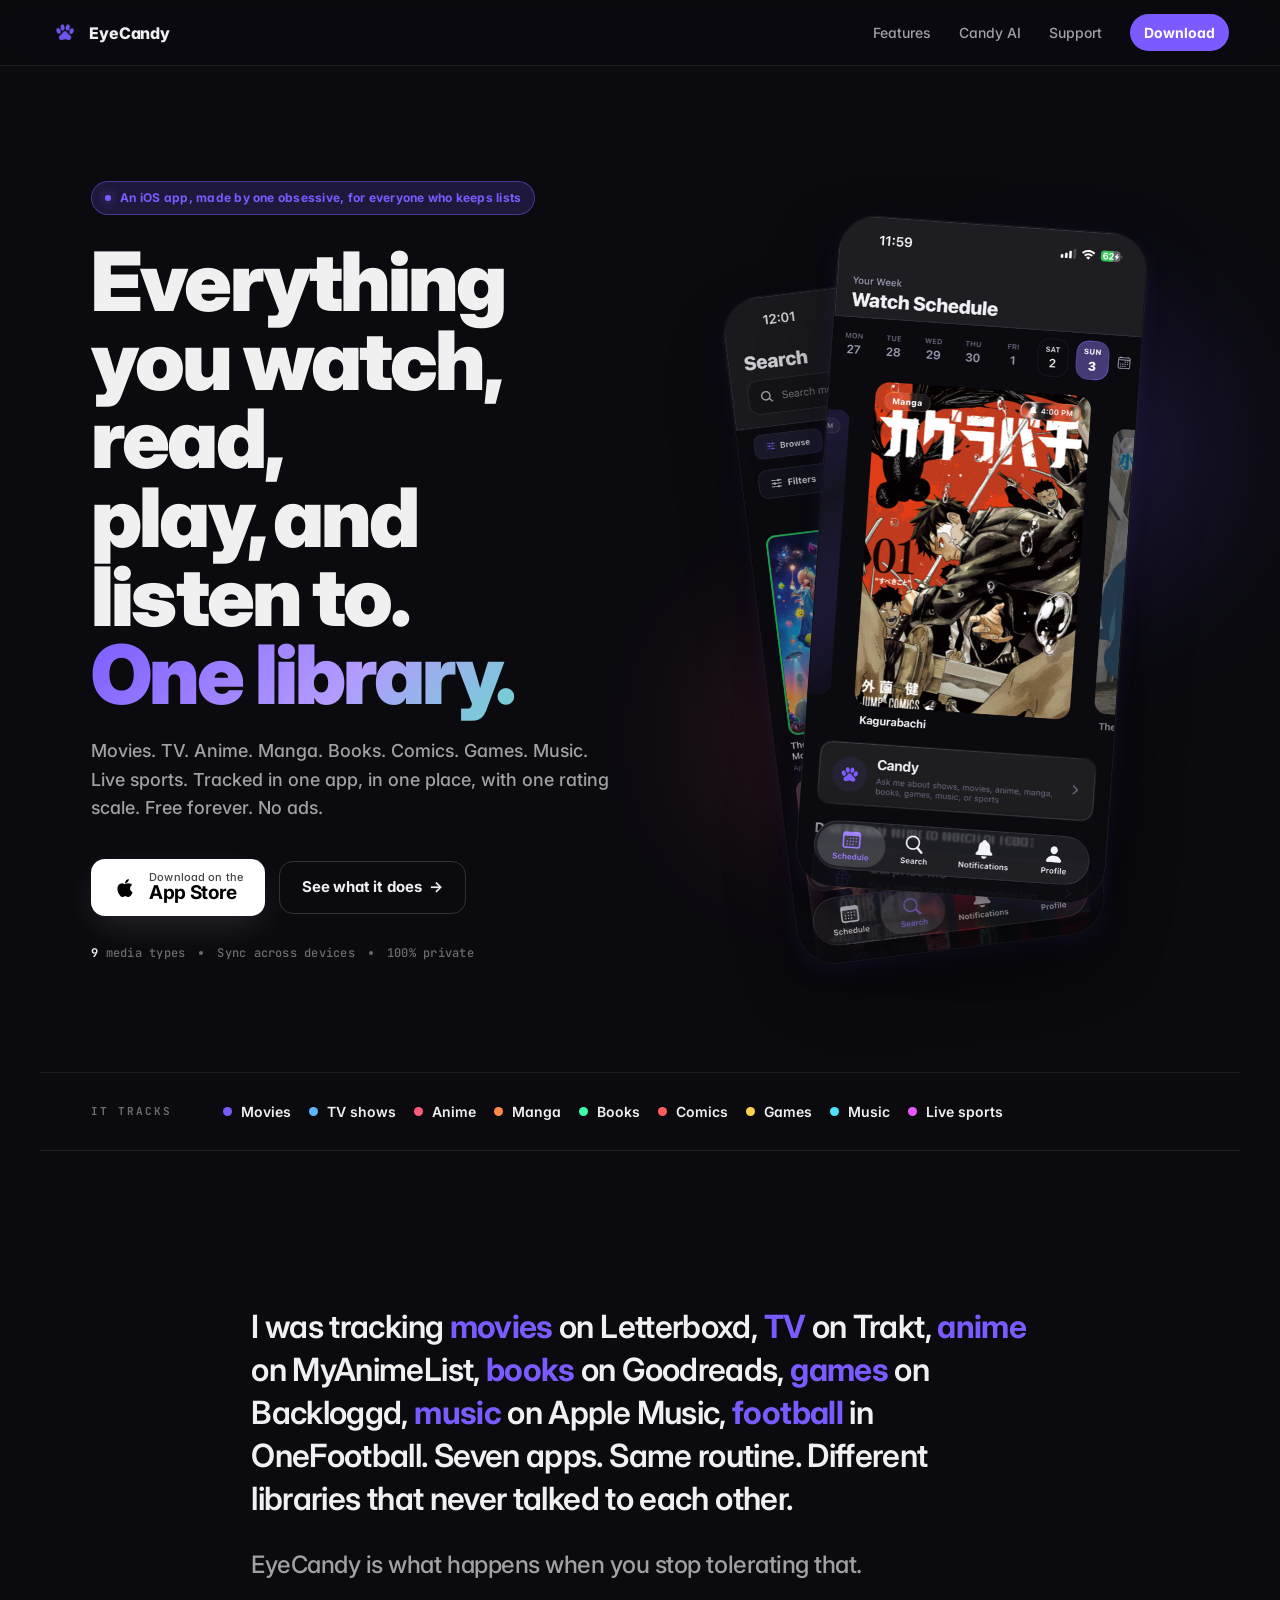
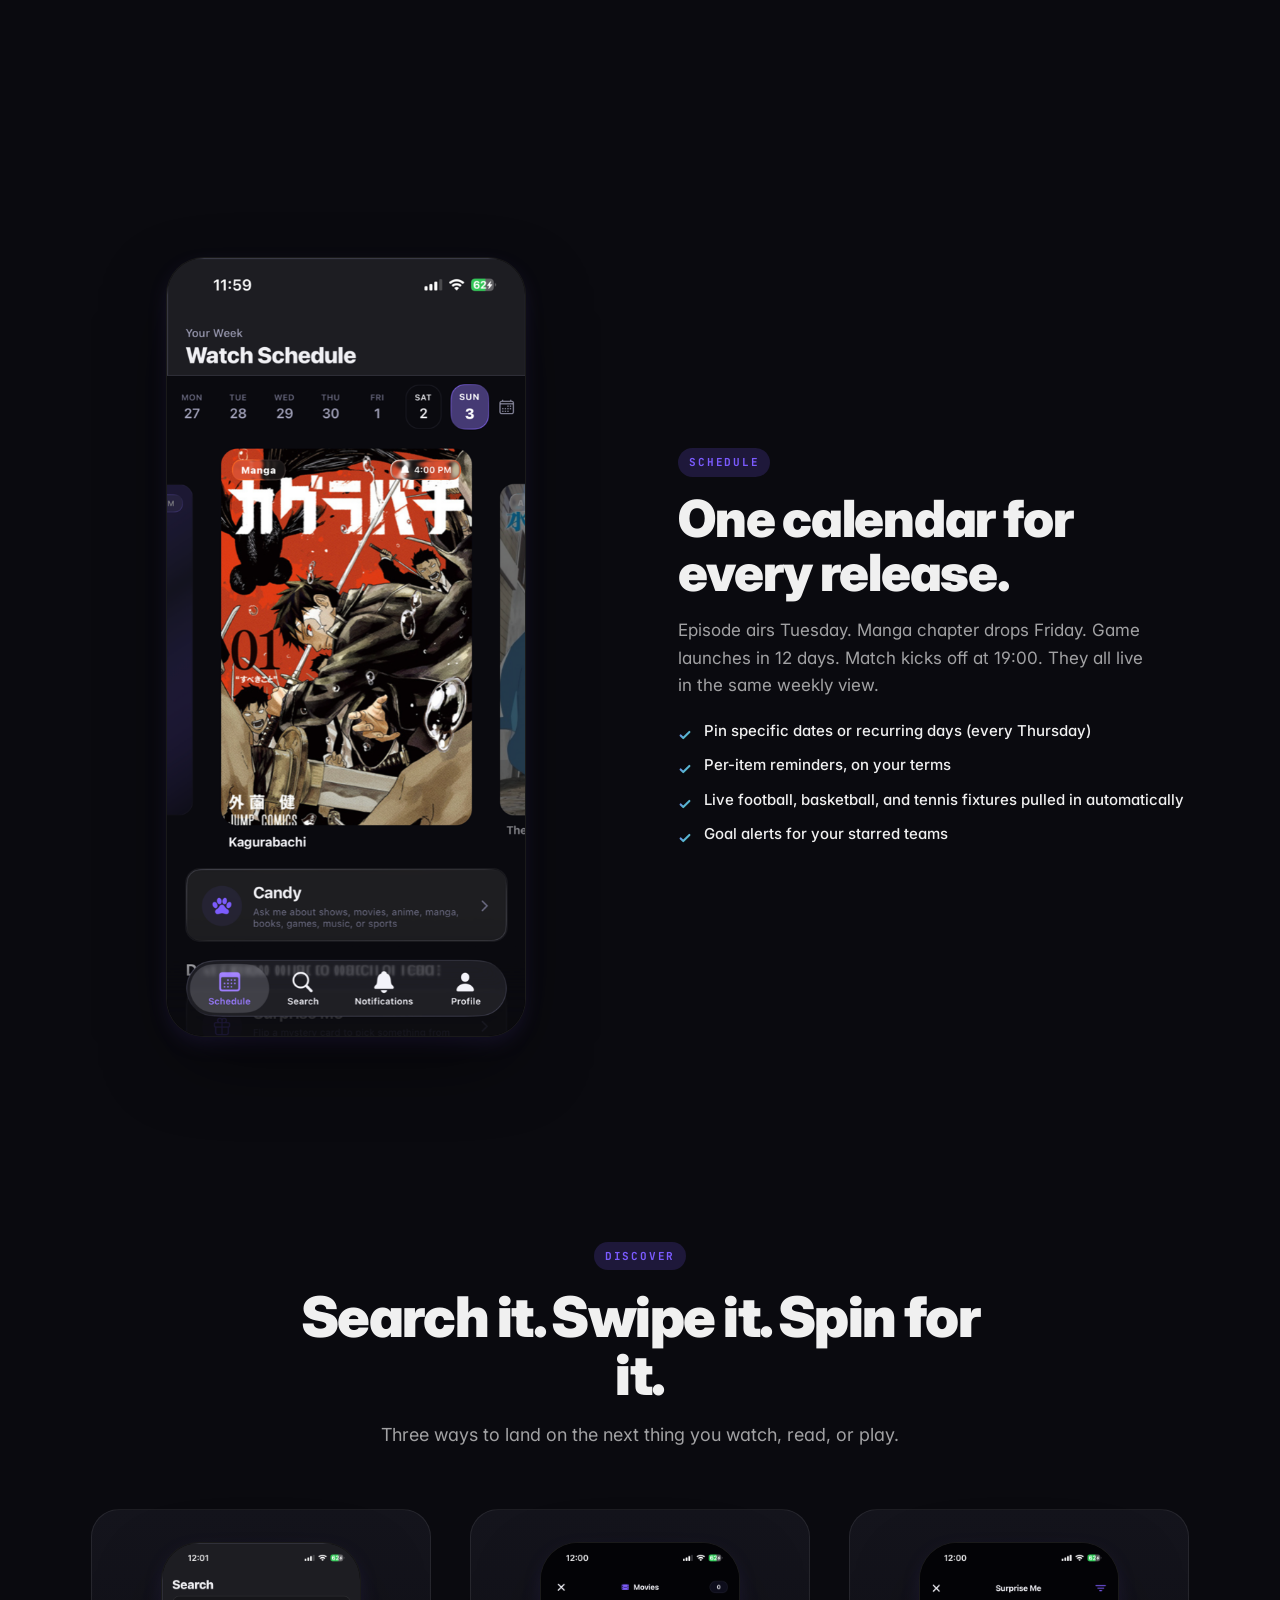
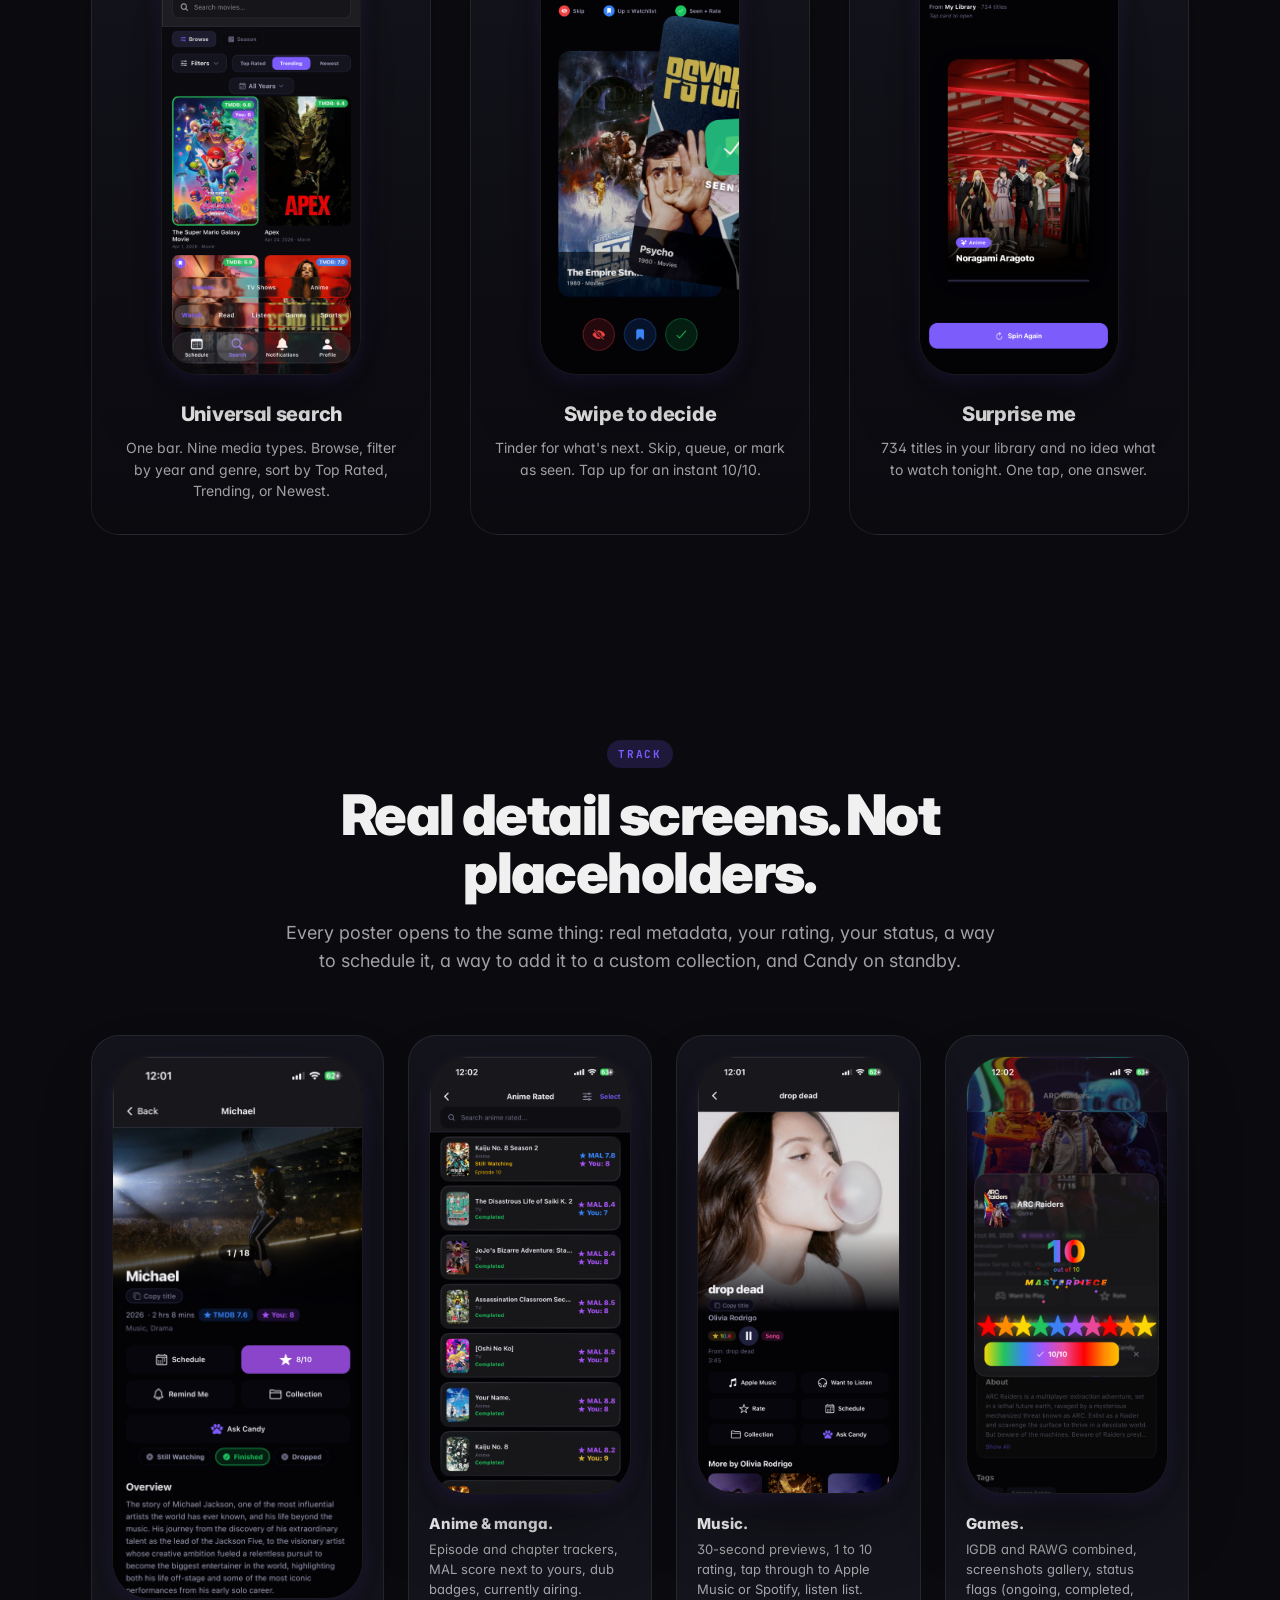
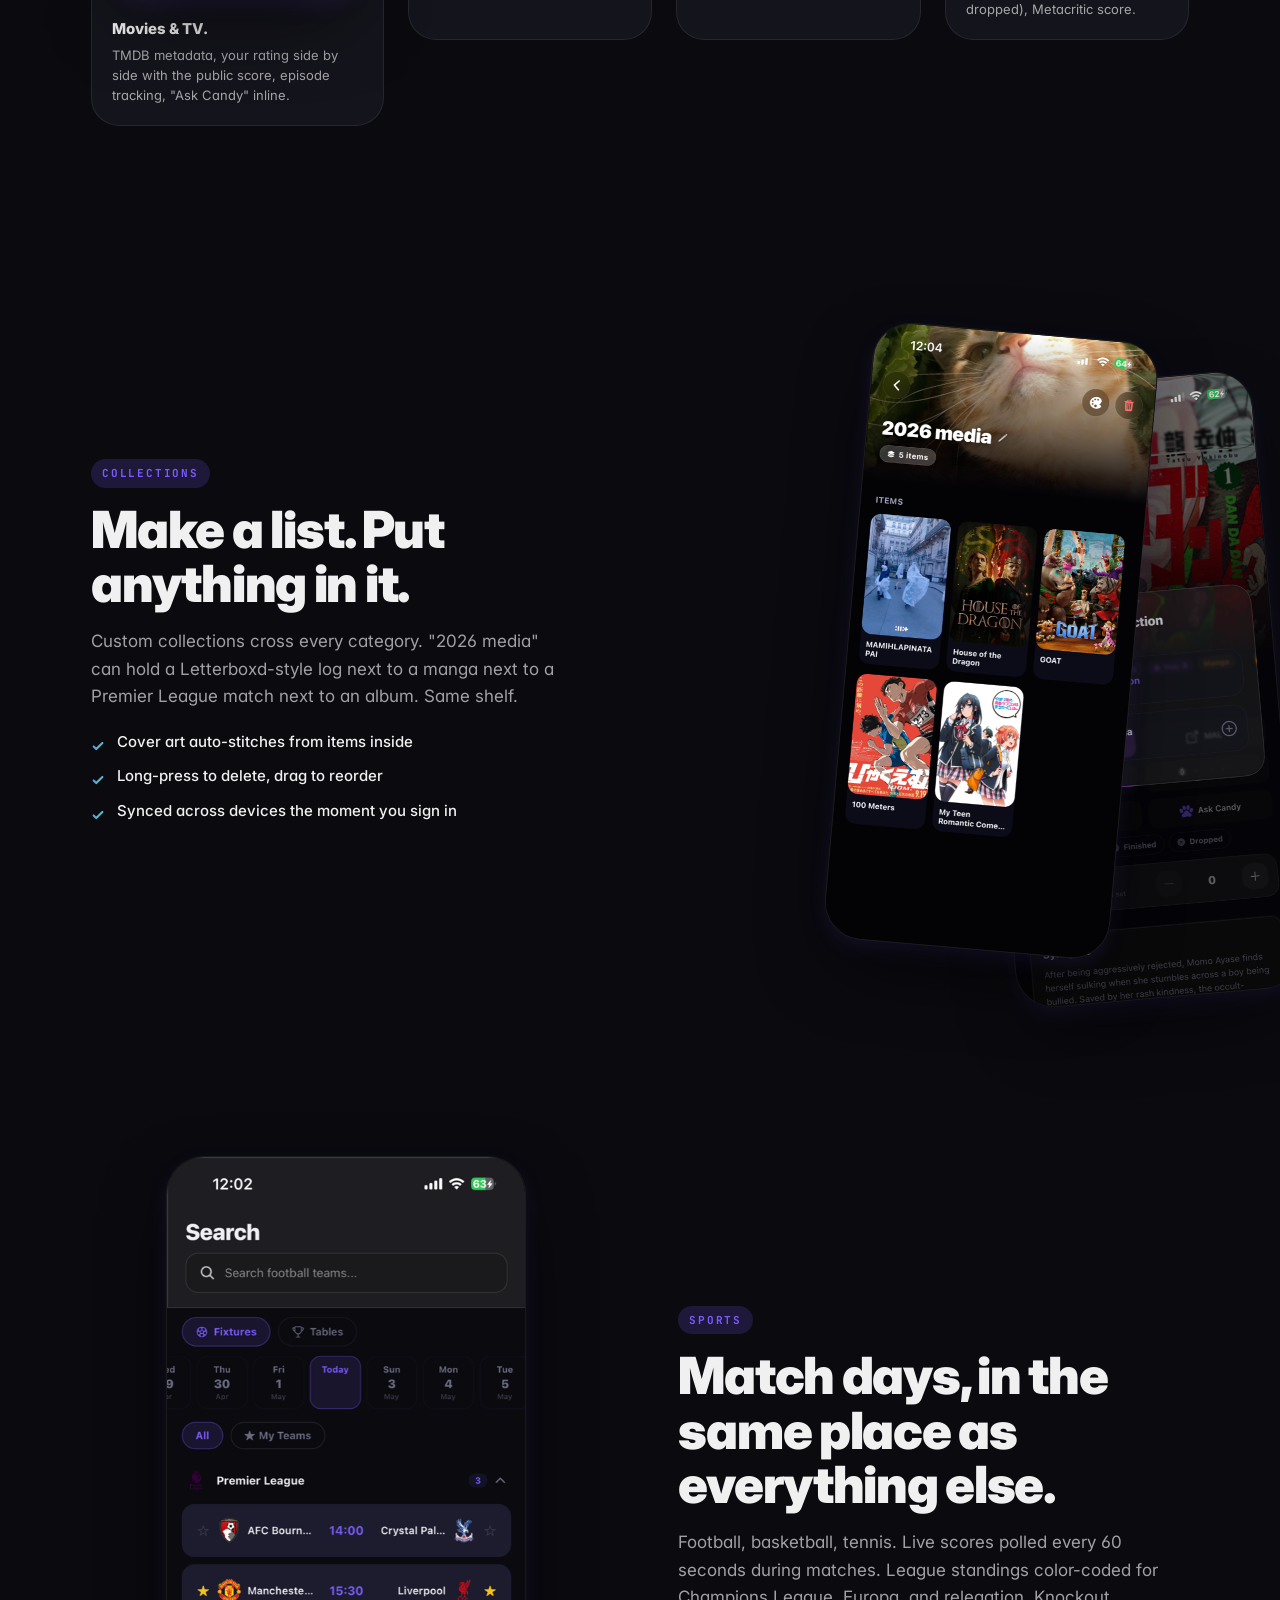
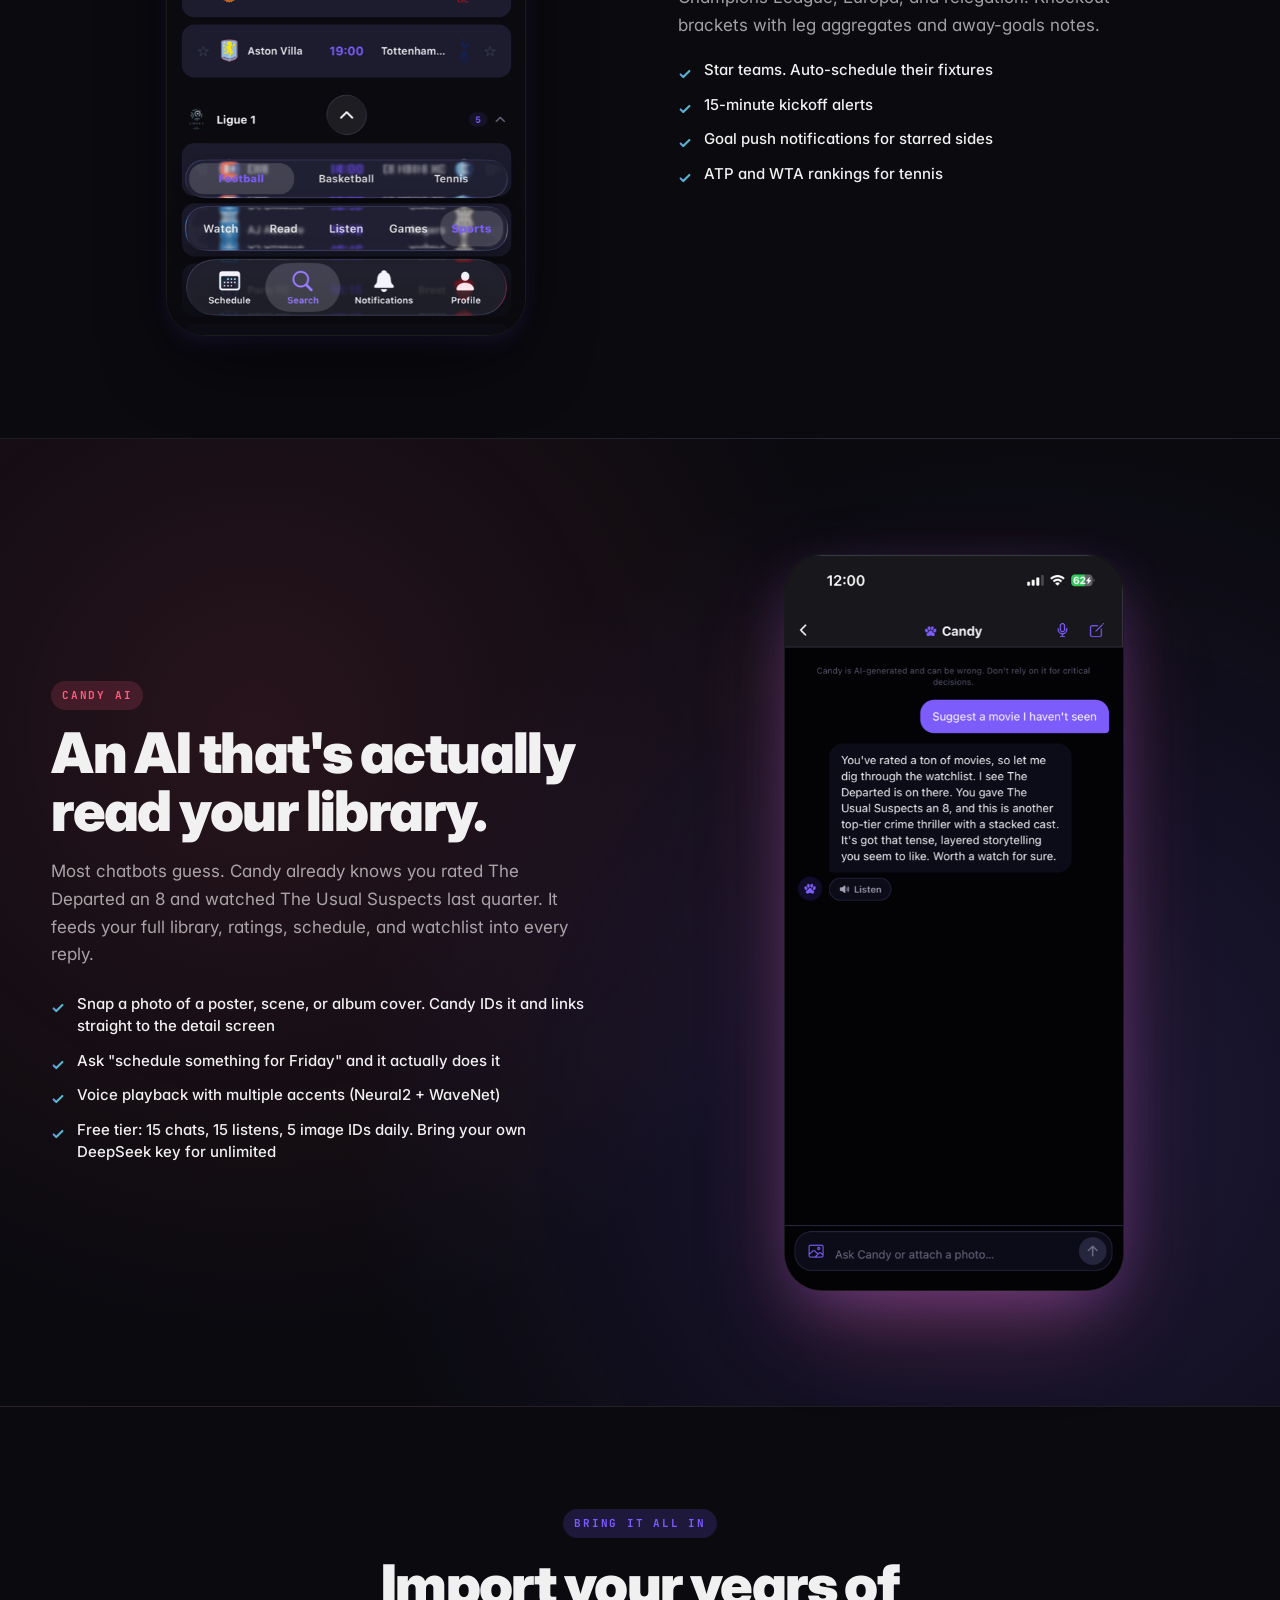
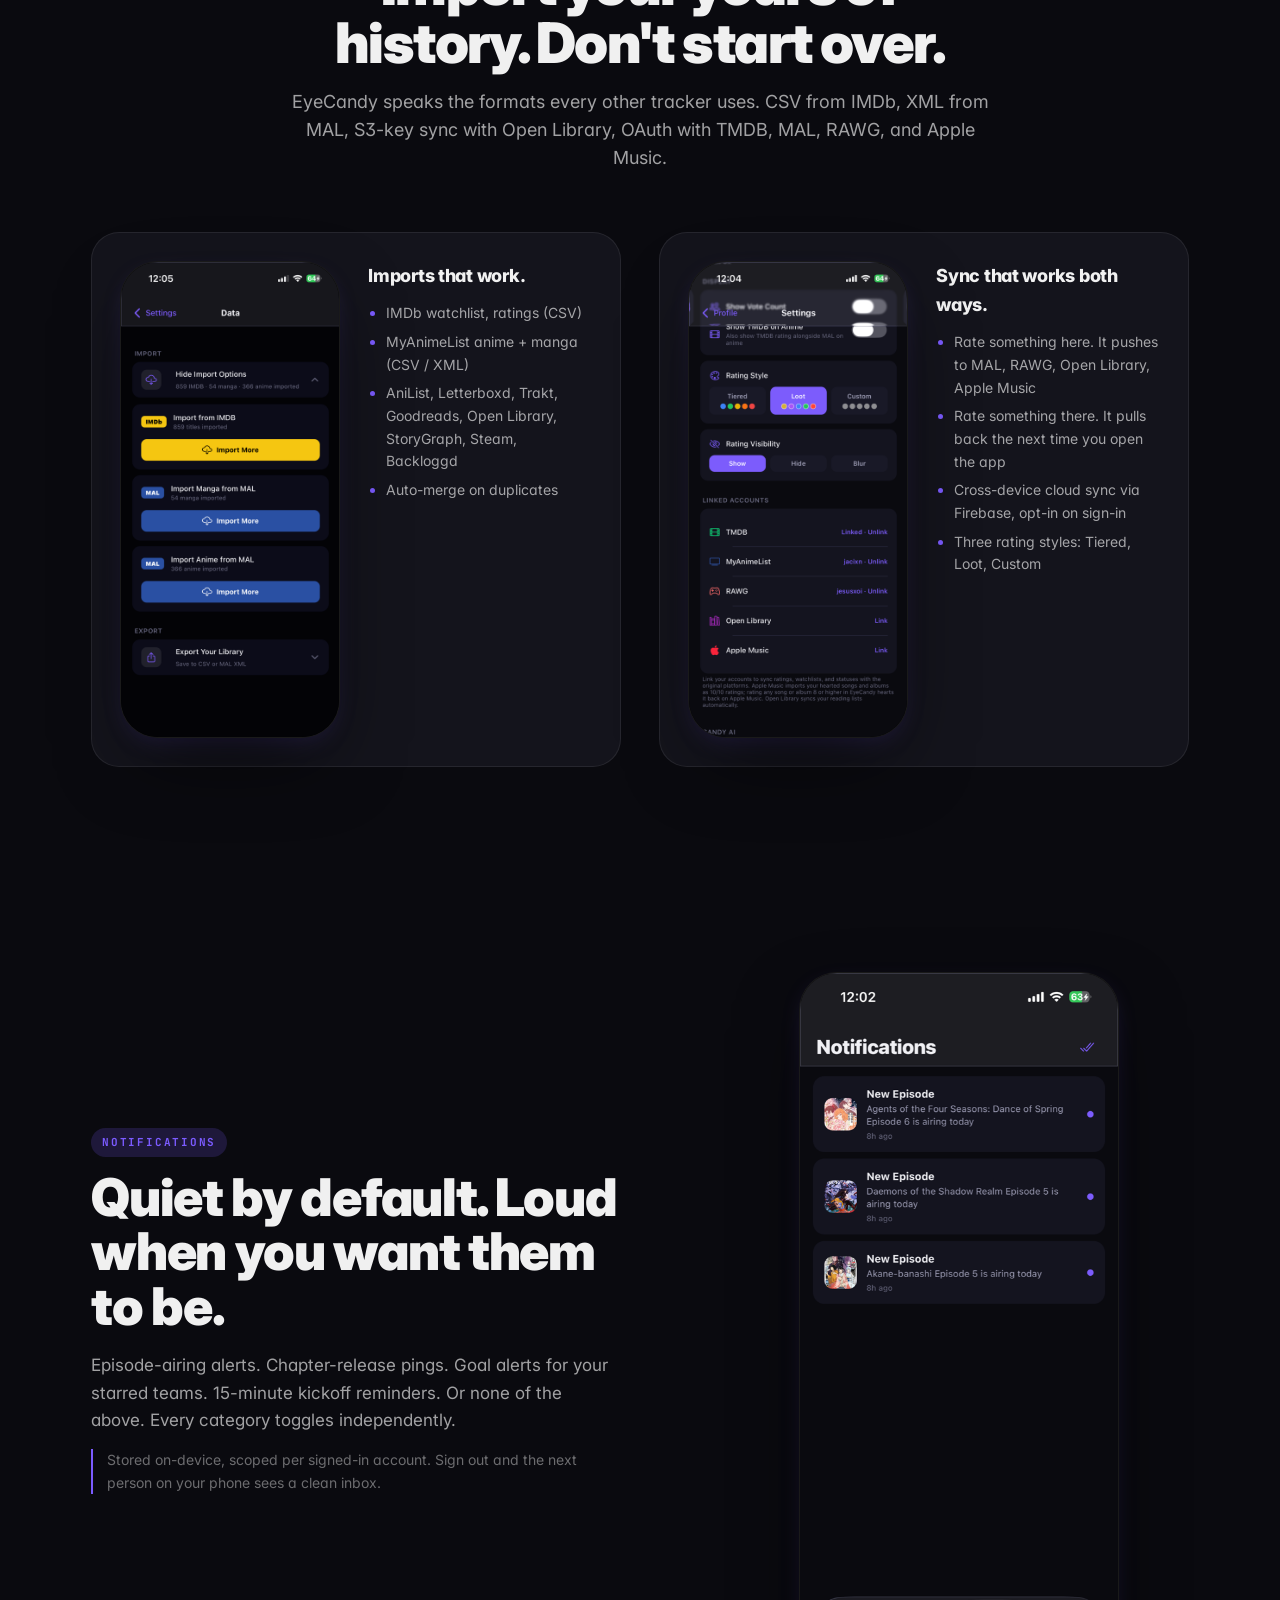
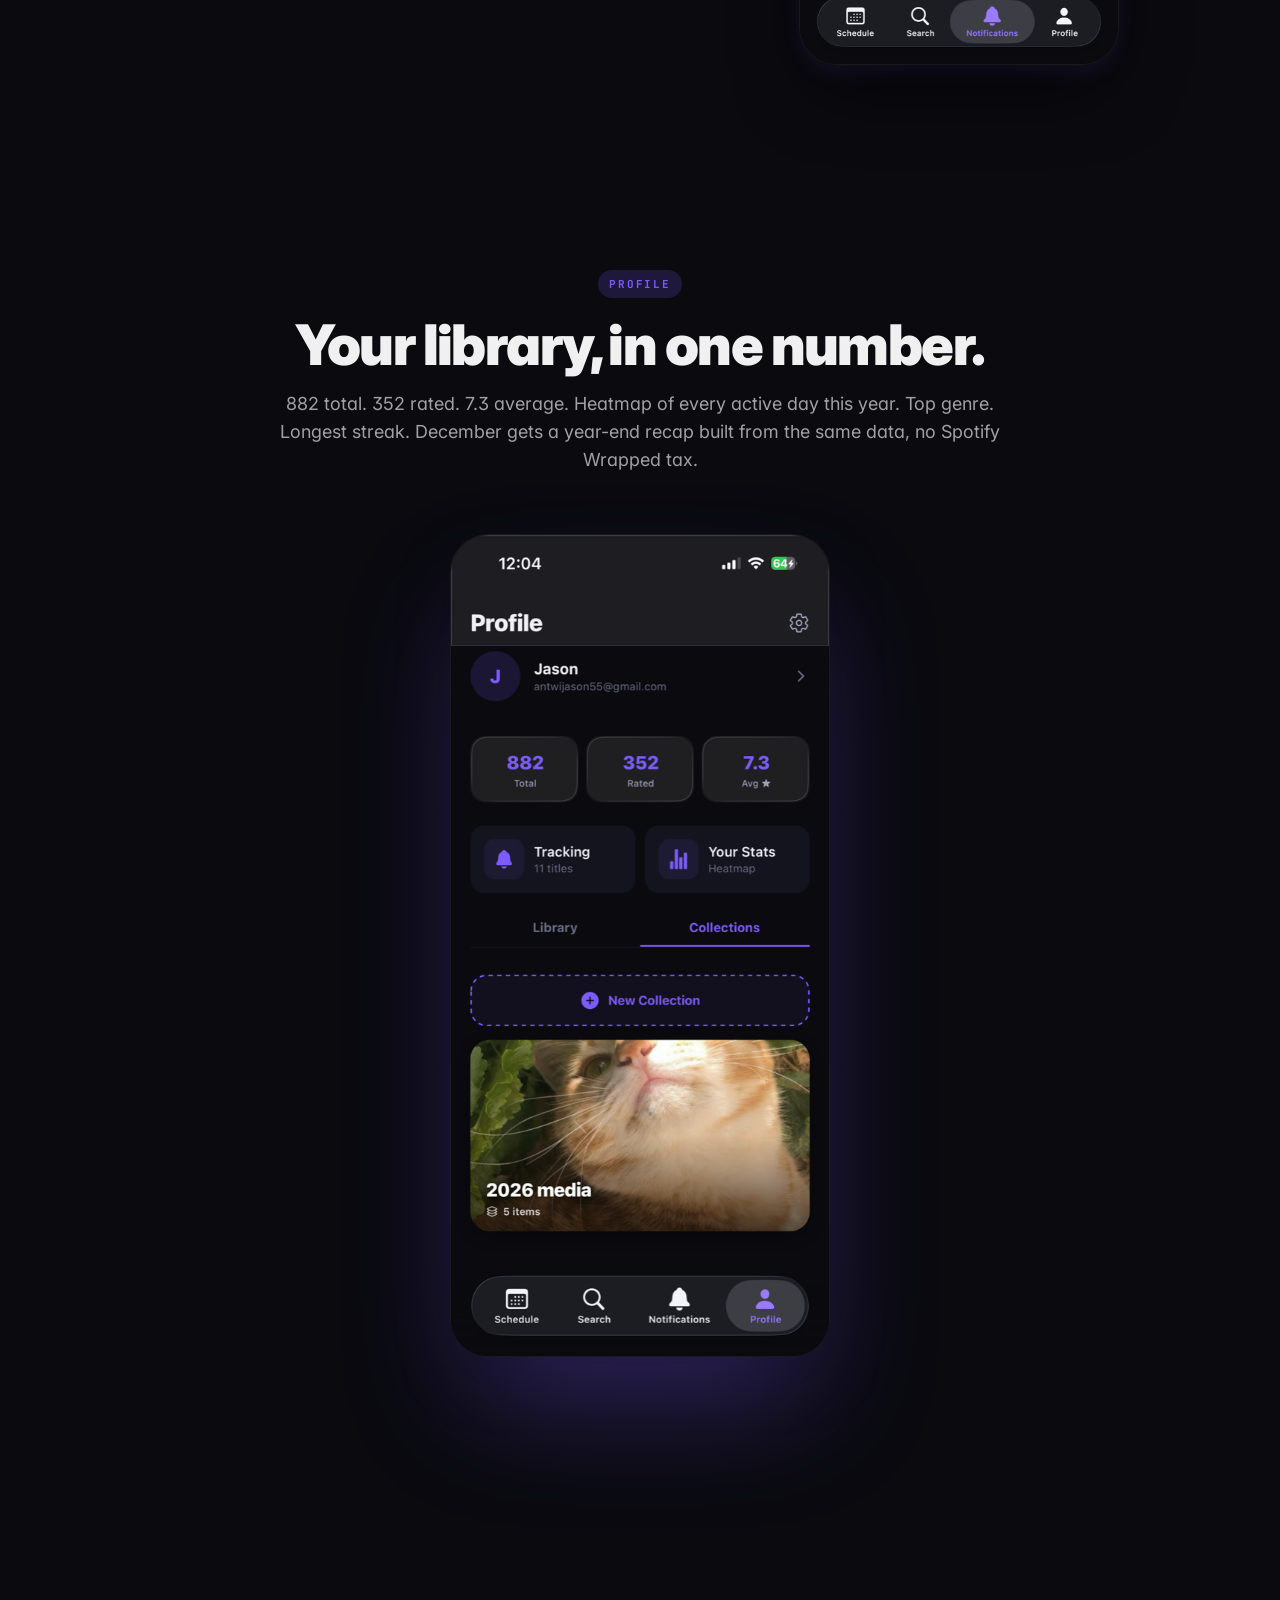
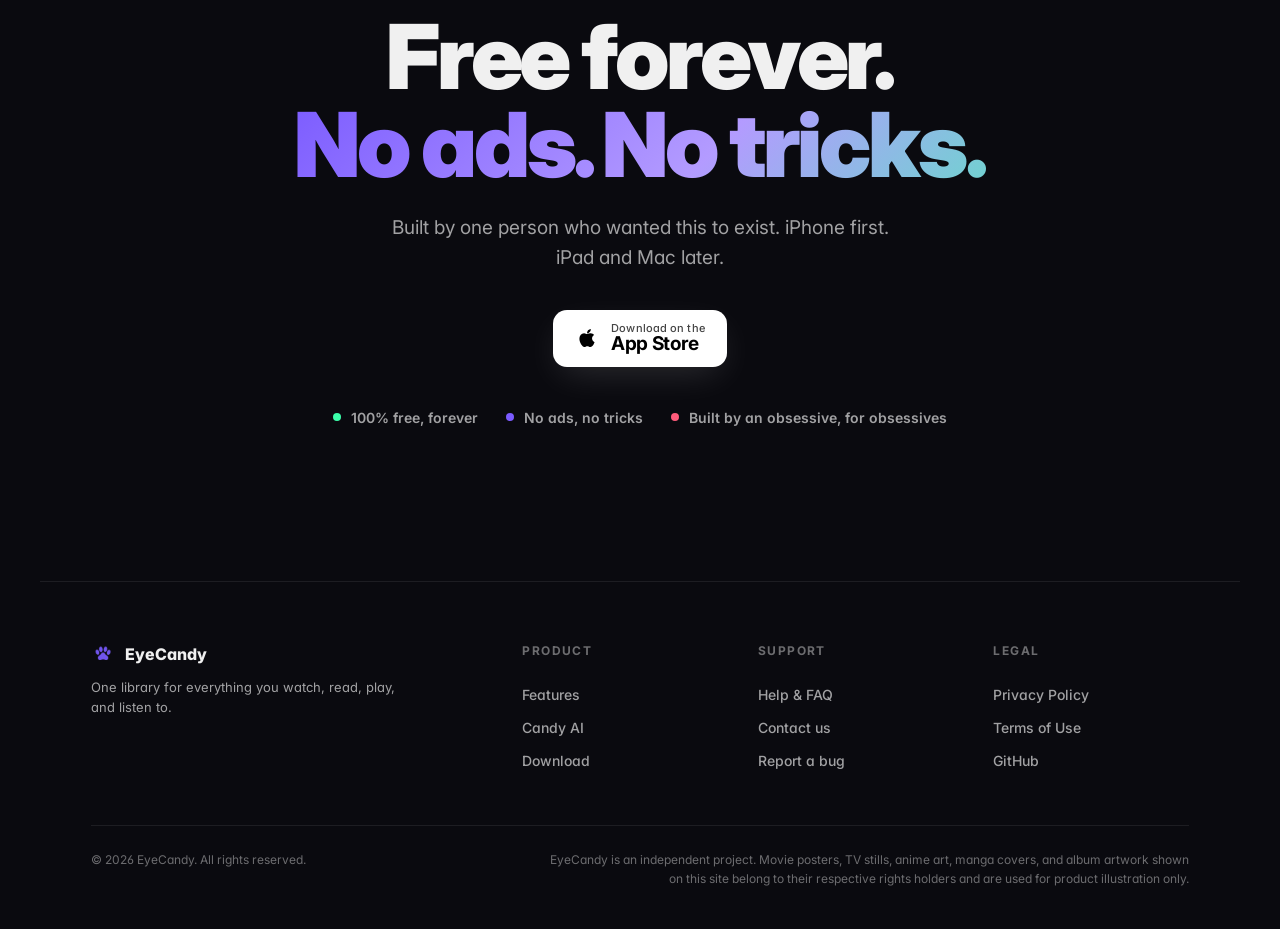
==== commit 9353029b: "Remove TestFlight beta CTA per request" ====
--- a/index.html
+++ b/index.html
@@ -338,7 +338,6 @@
         <strong>App Store</strong>
       </span>
     </a>
-    <a href="https://testflight.apple.com/join/PLACEHOLDER" class="btn-ghost">Join the TestFlight beta <span aria-hidden>→</span></a>
   </div>
   <ul class="cta-perks">
     <li><span class="perk-dot dc-green"></span>100% free, forever</li>
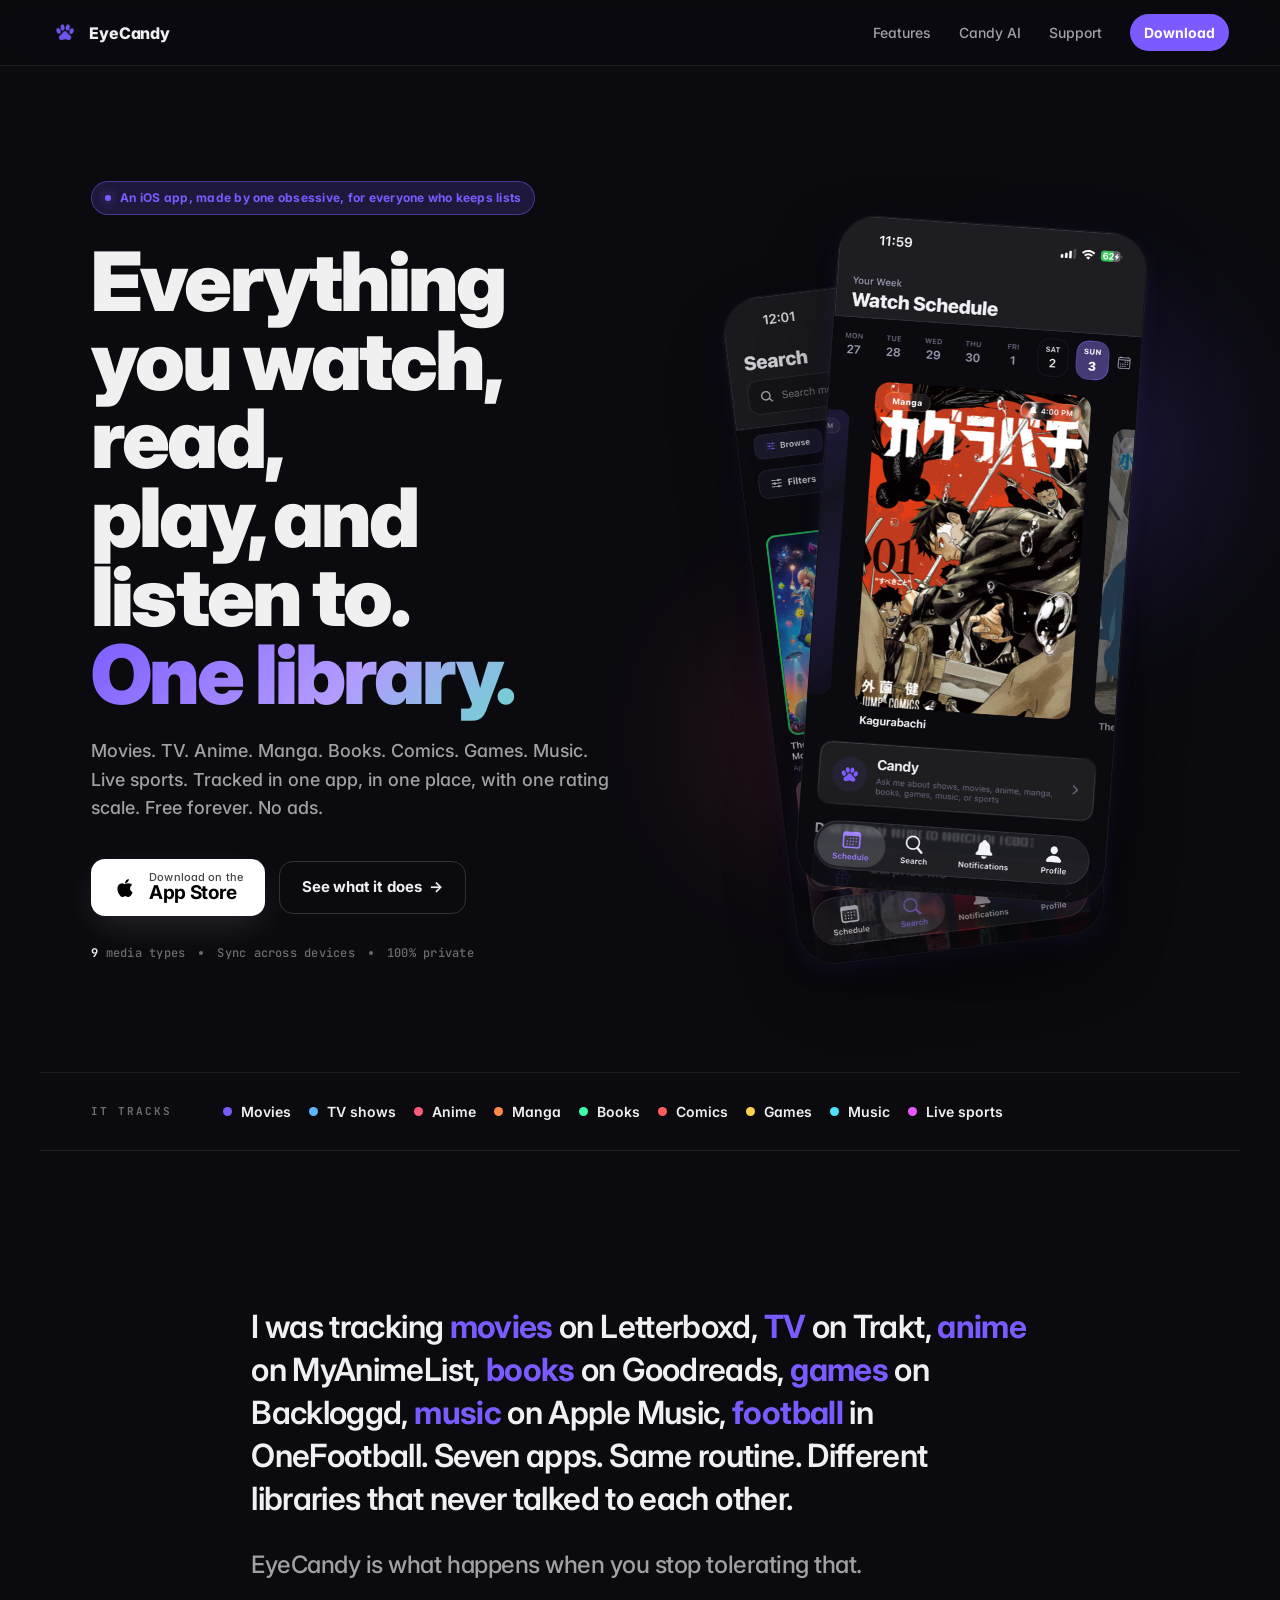
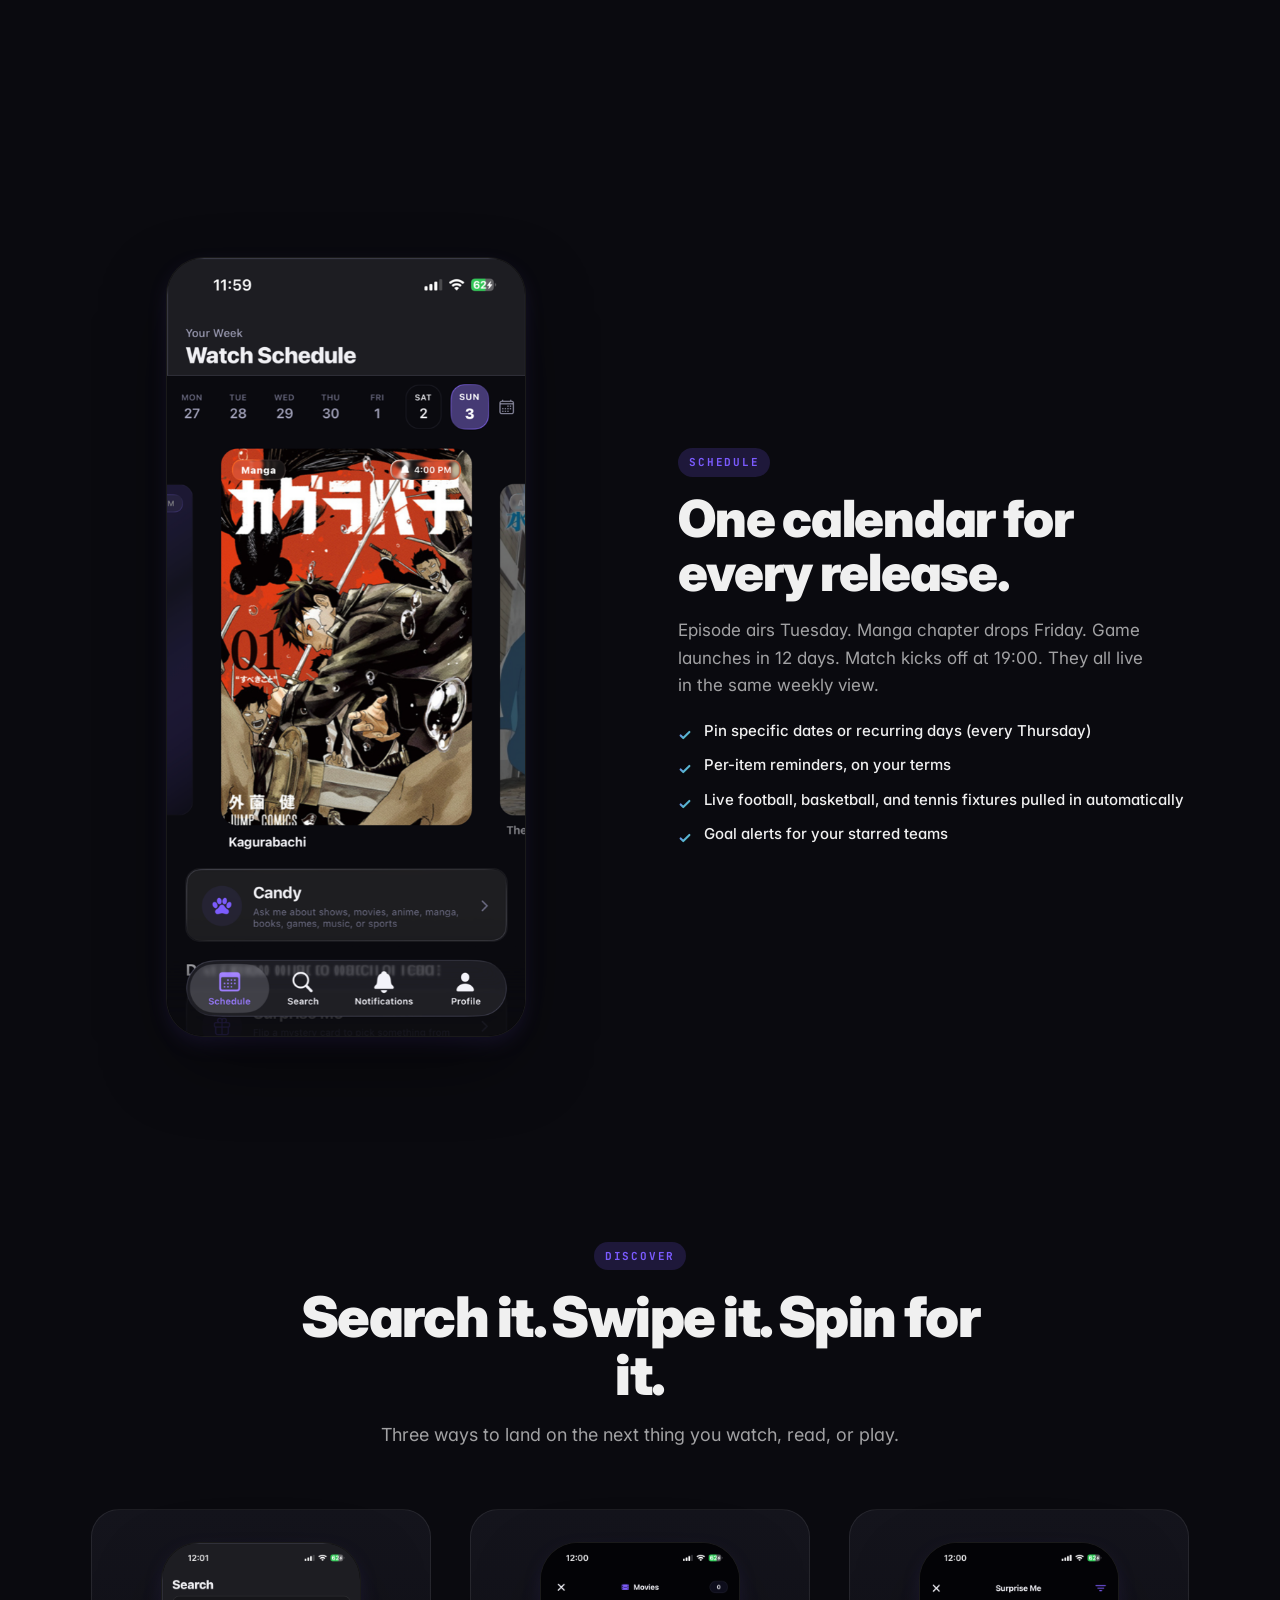
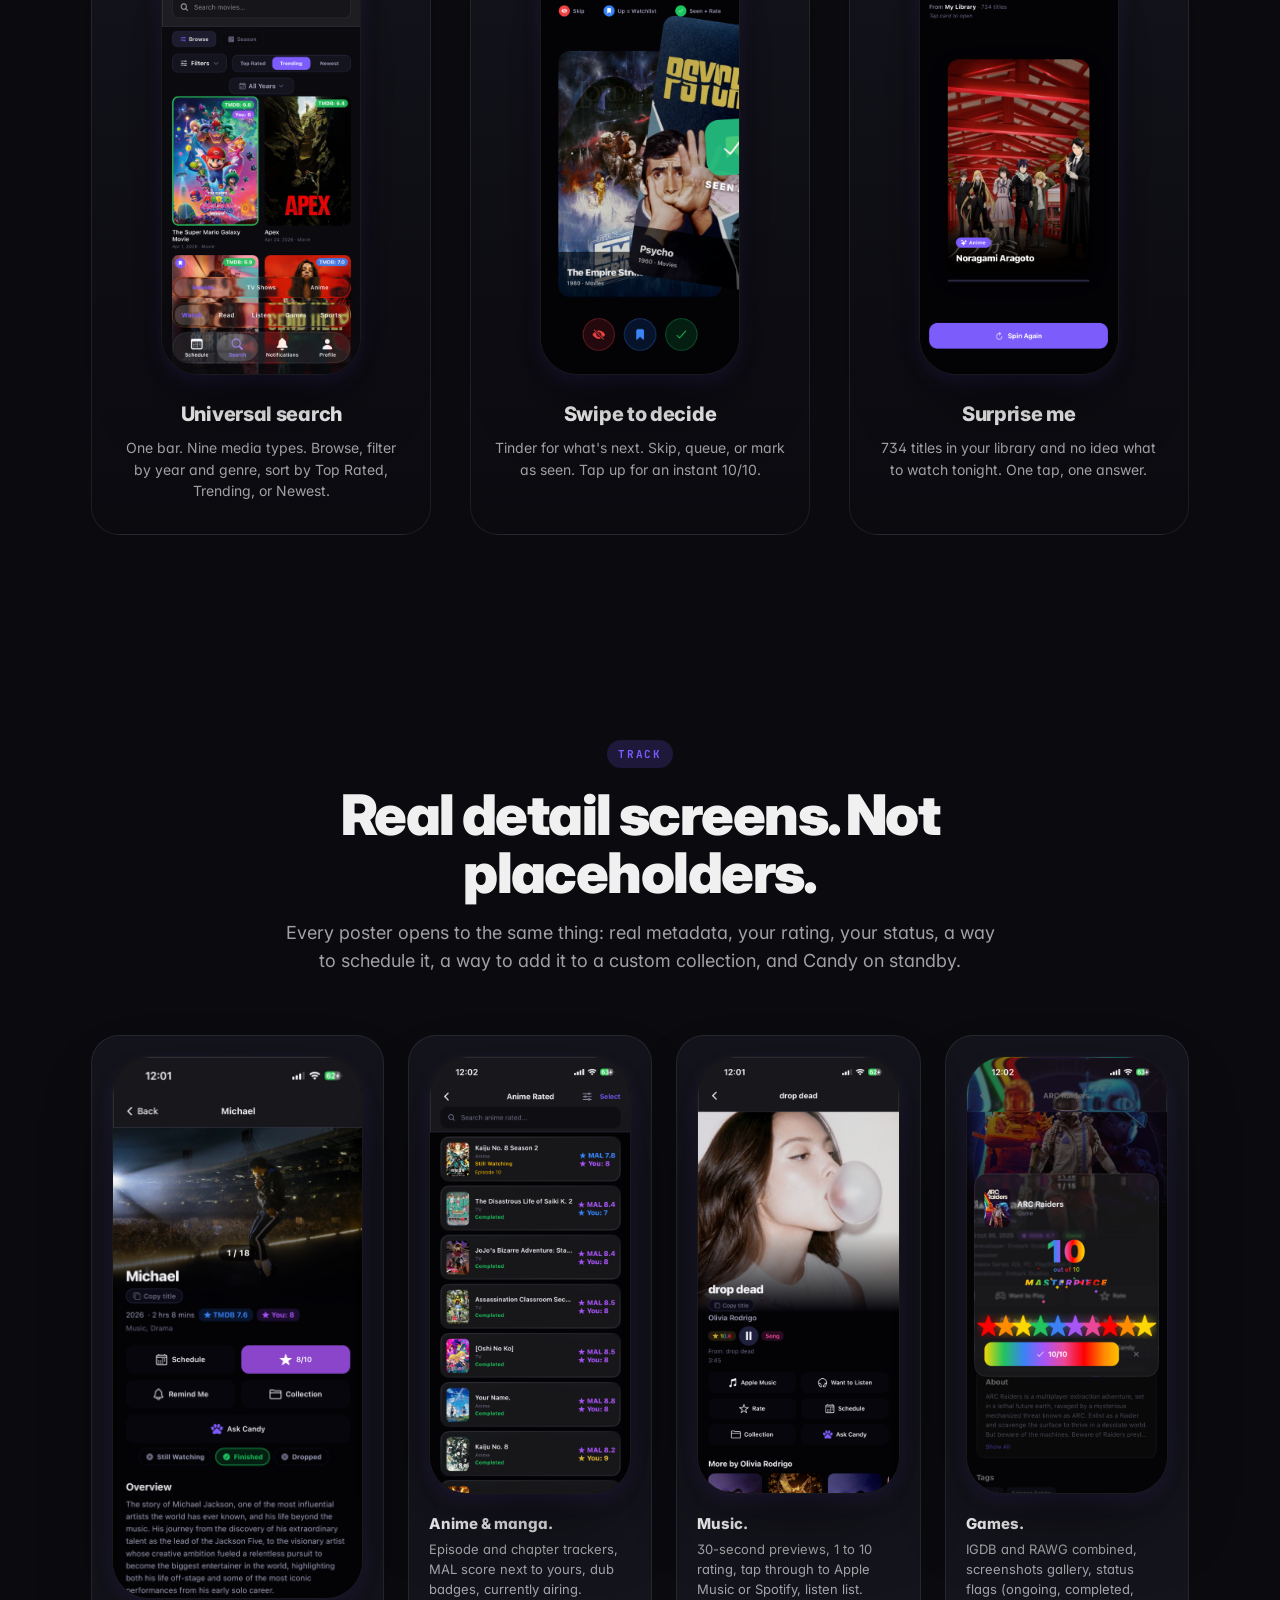
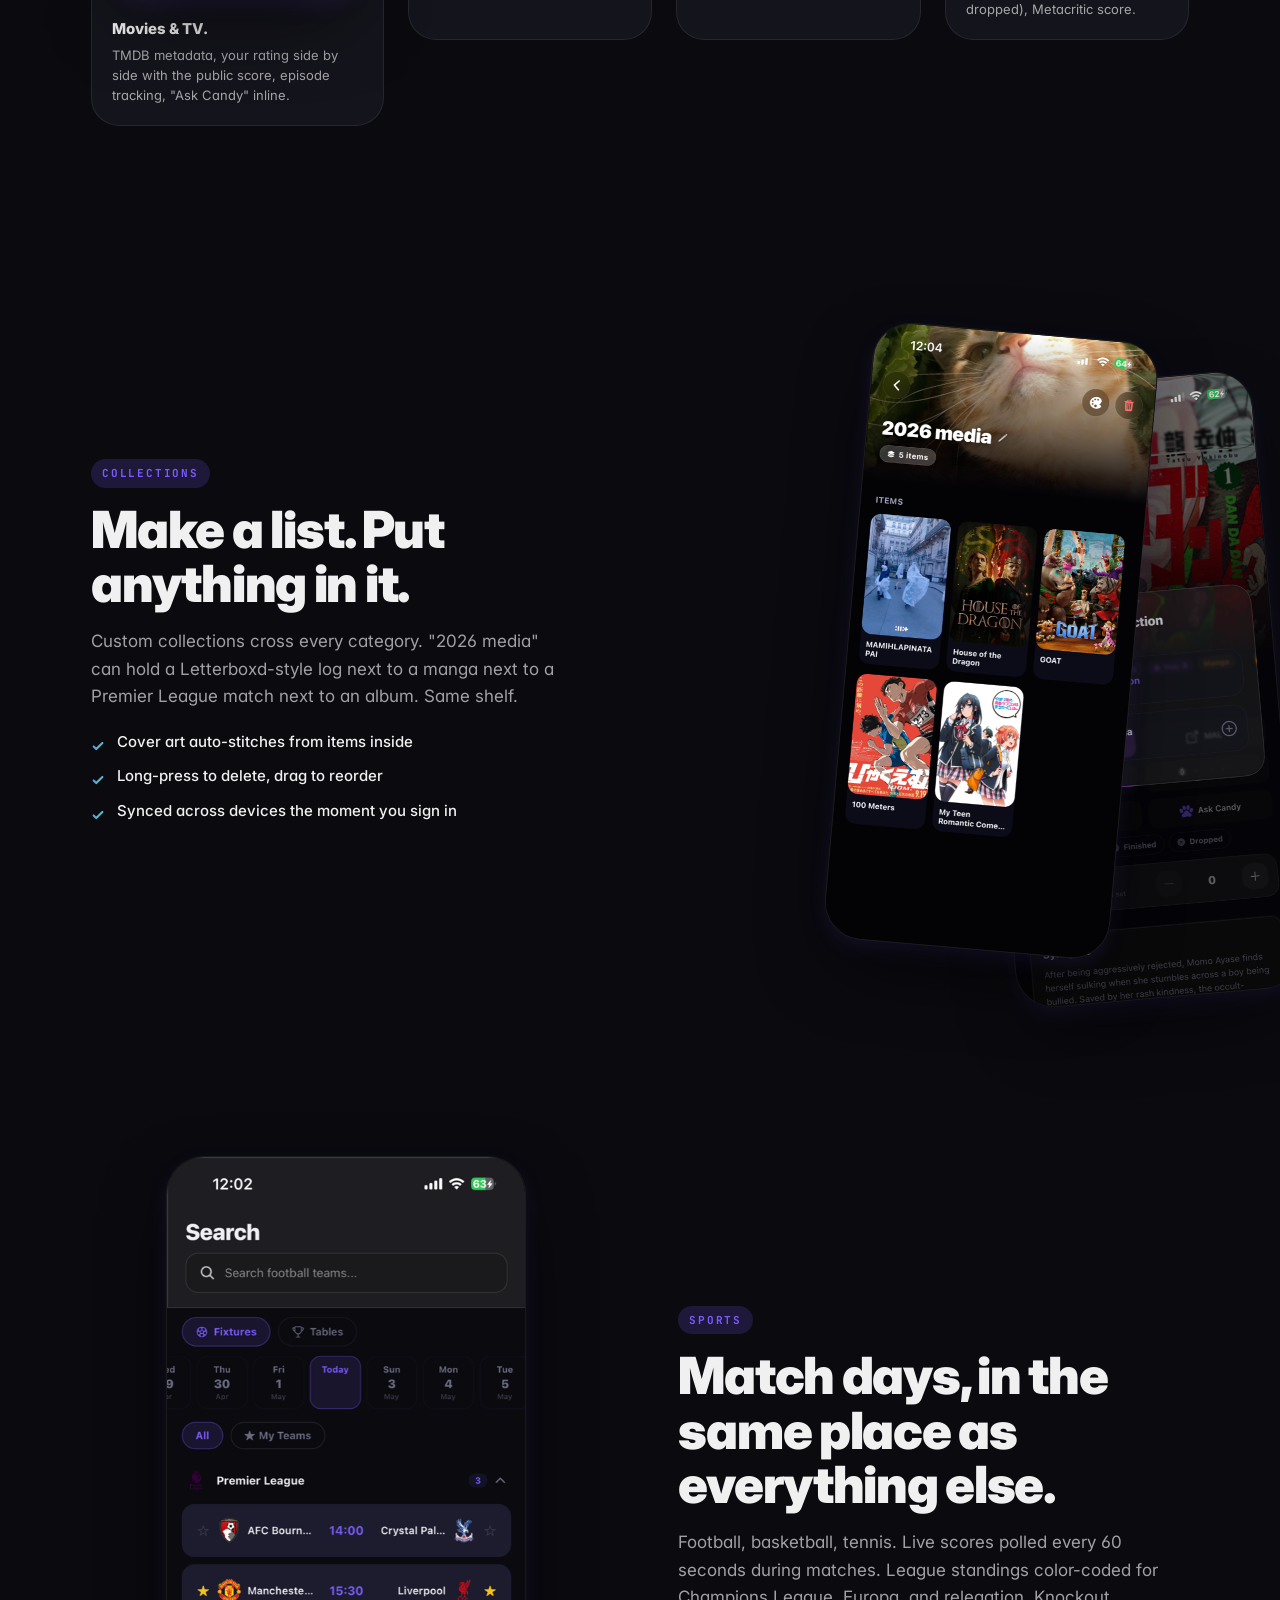
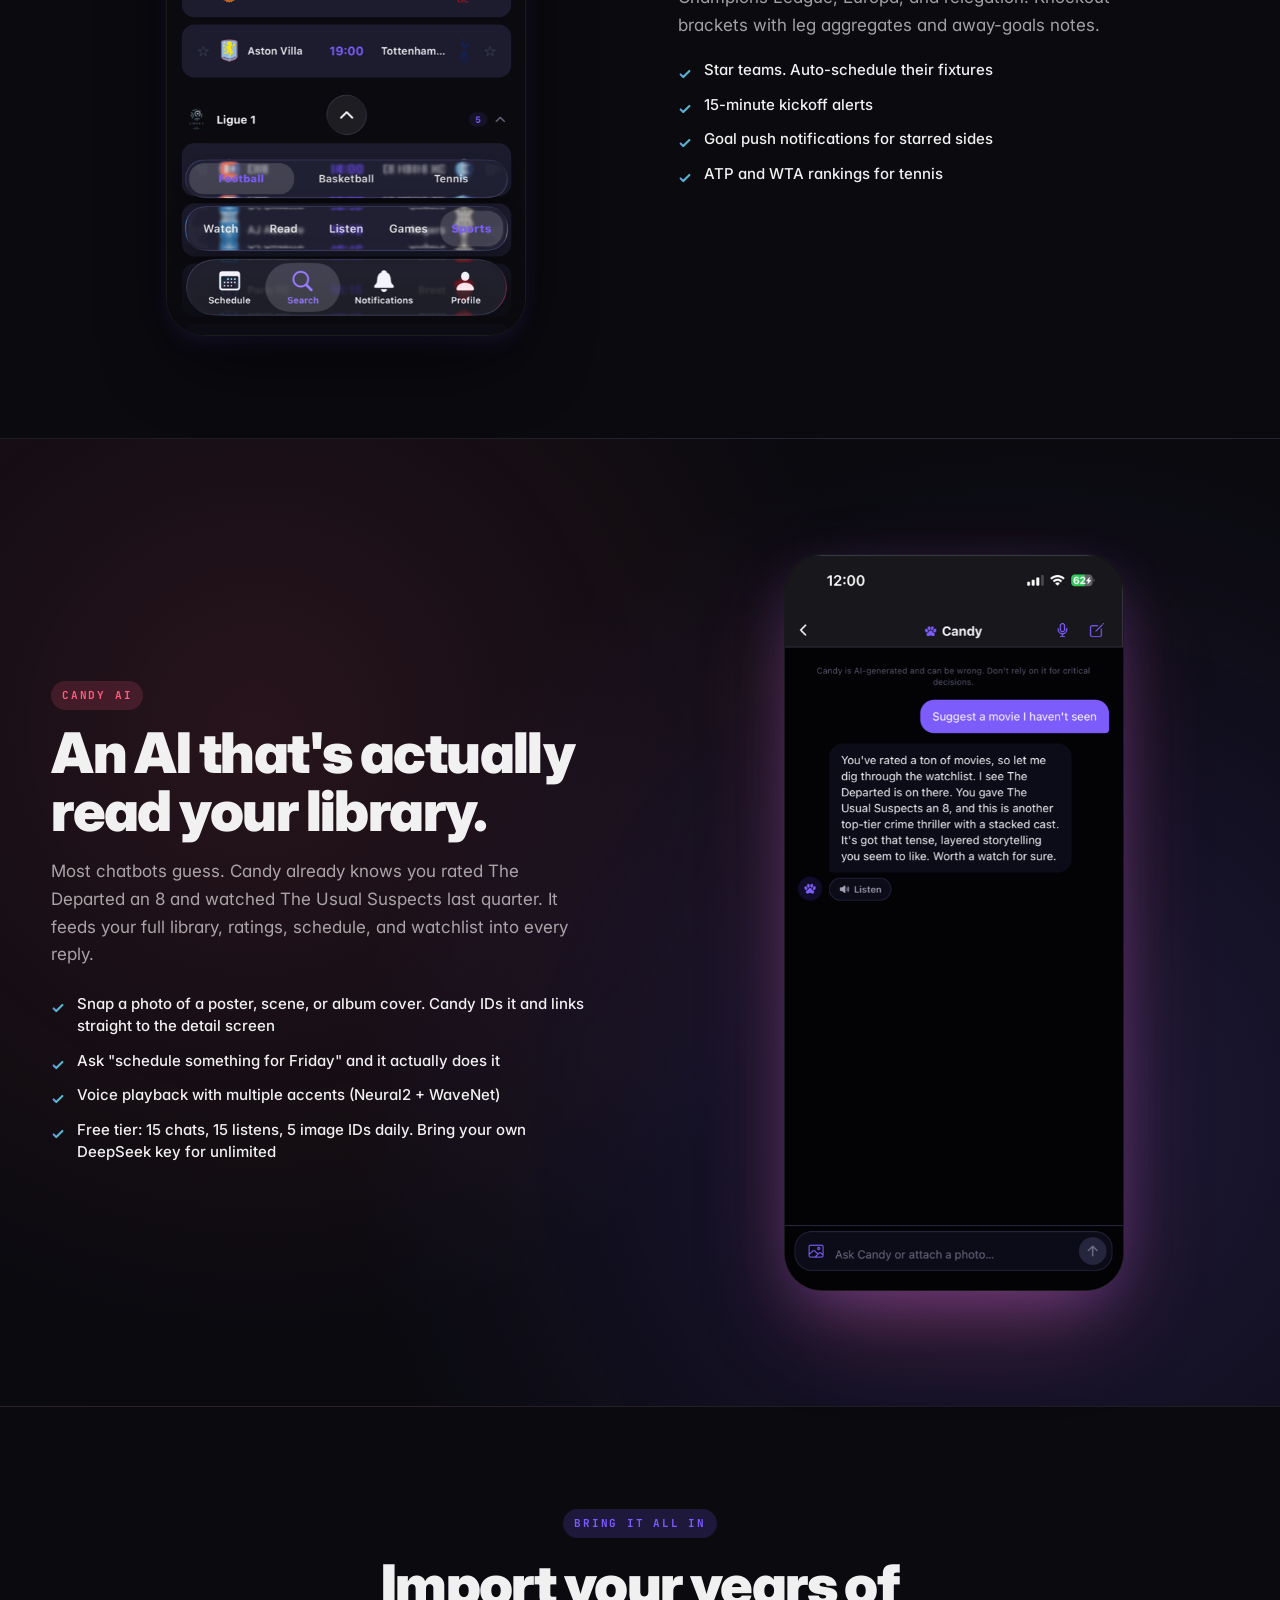
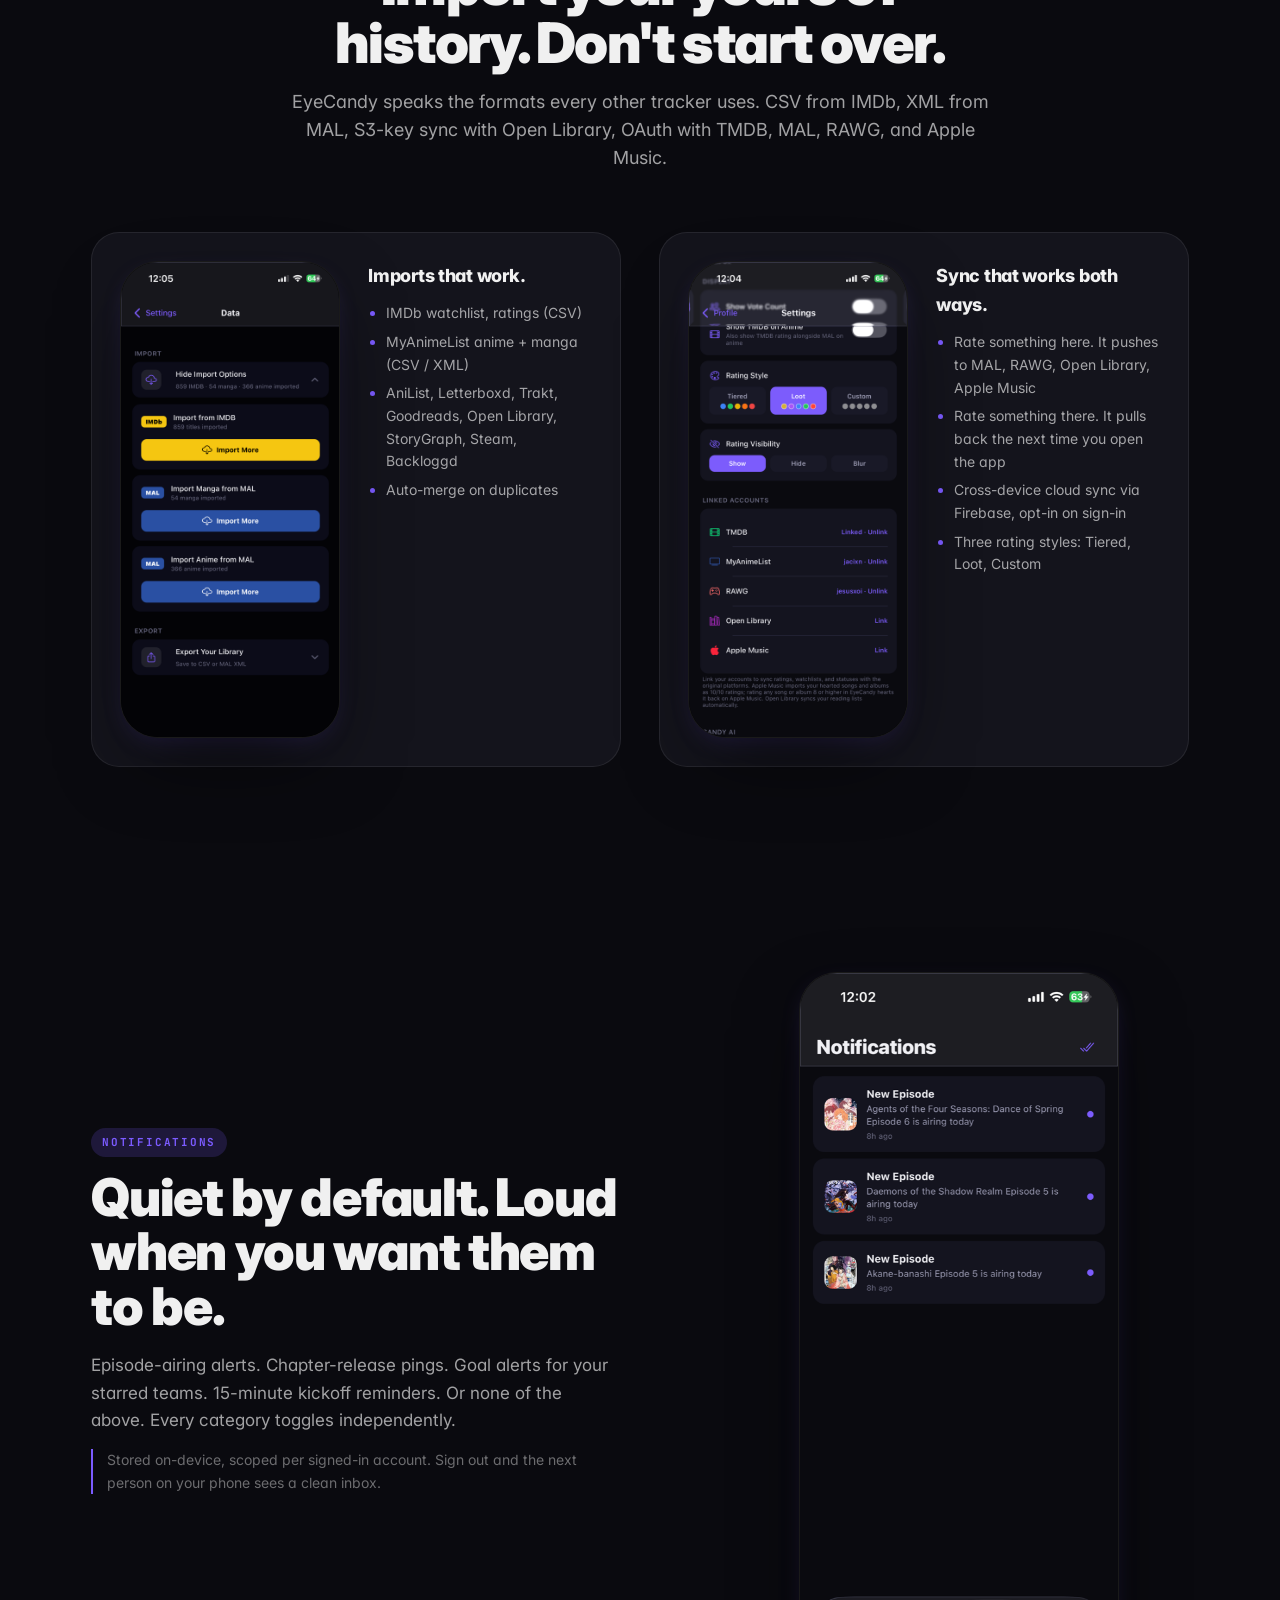
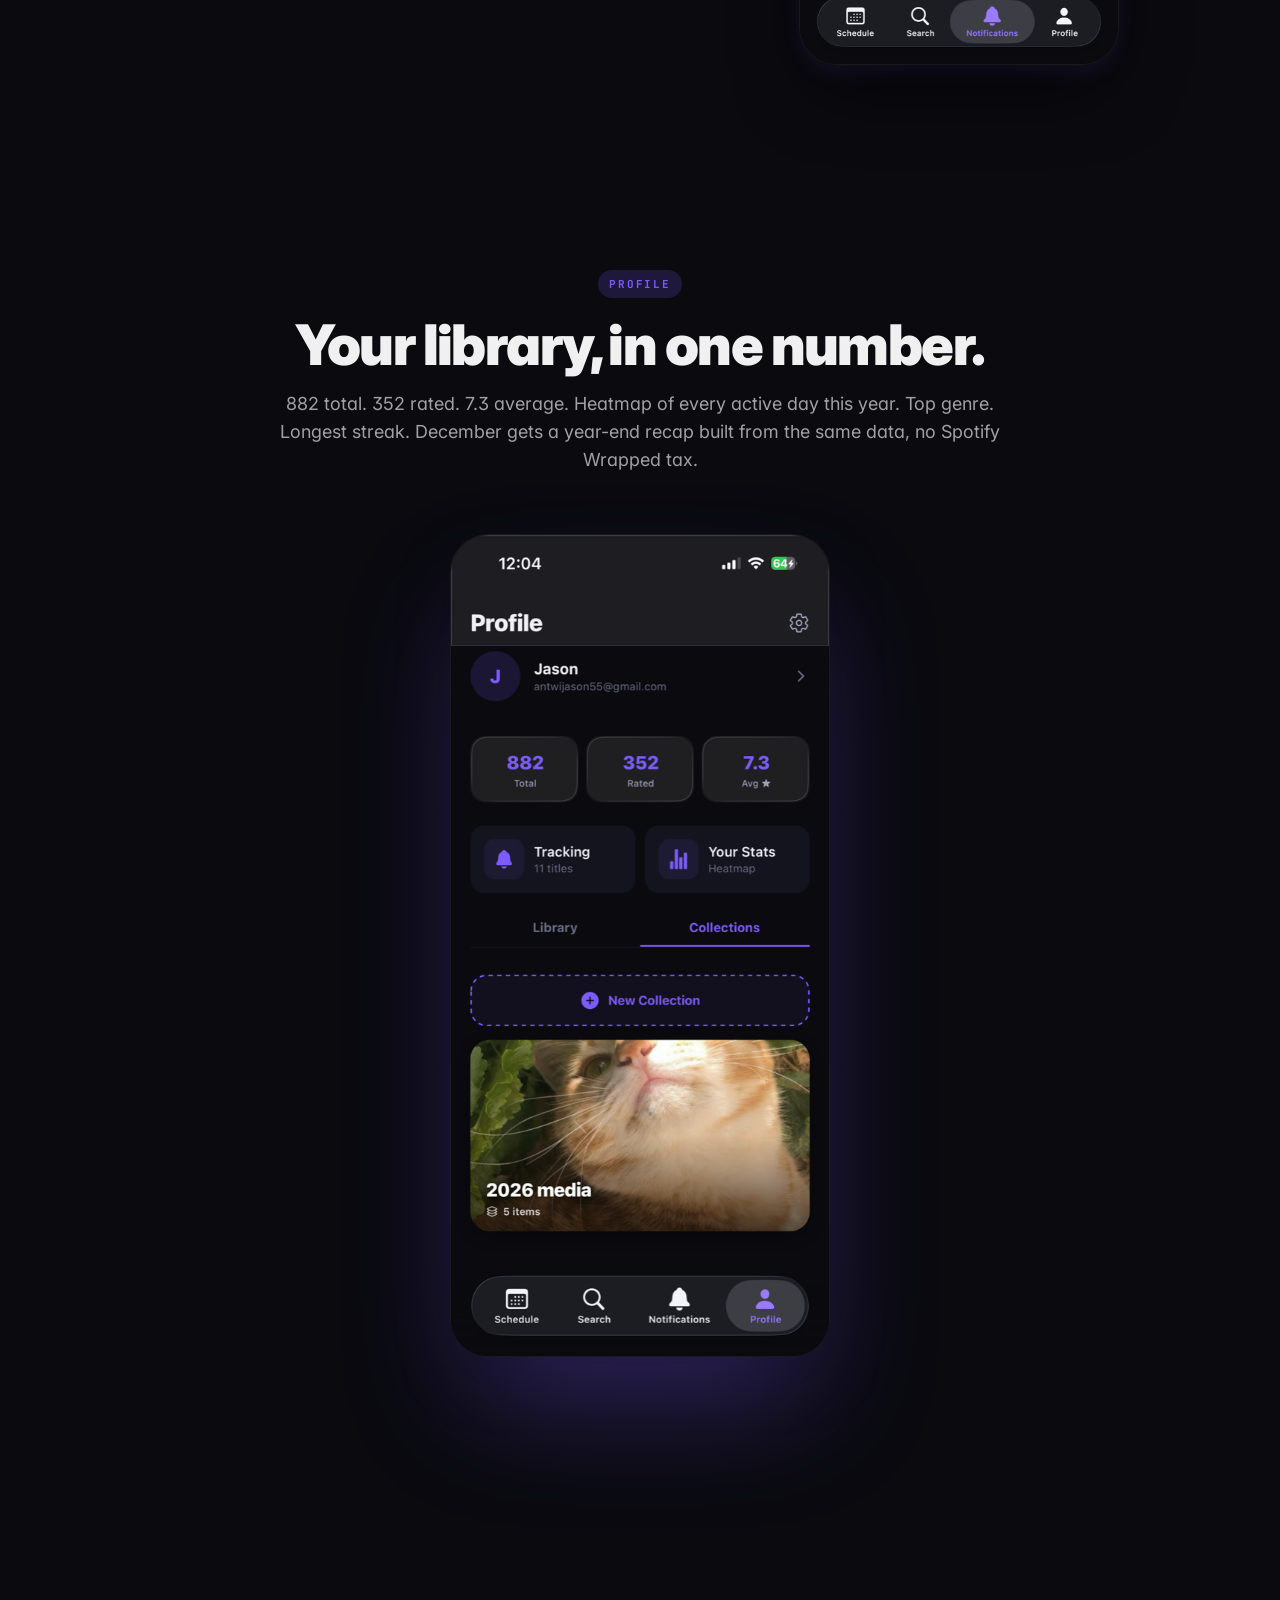
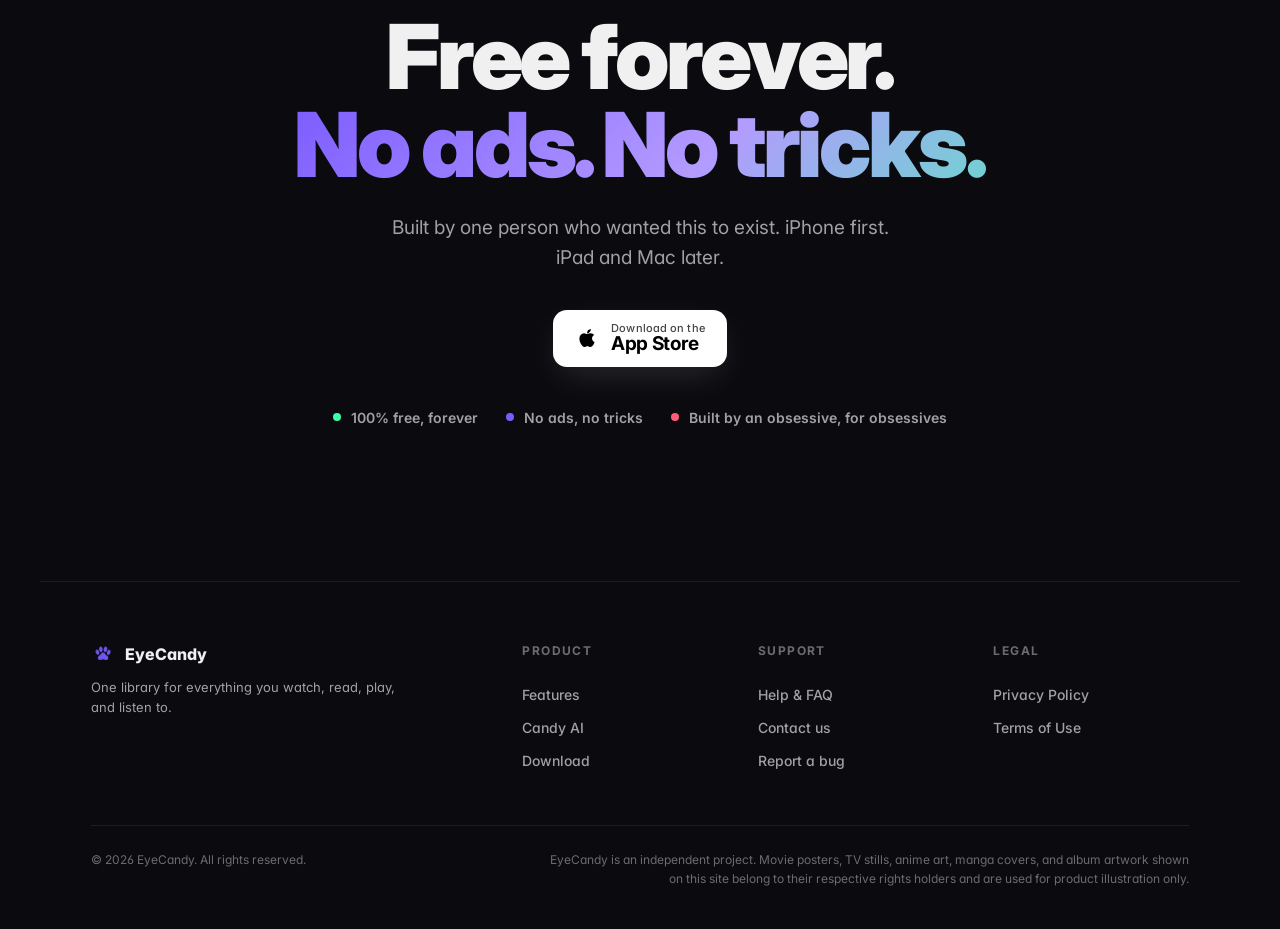
==== commit b8f9f501: "Remove all GitHub links and references from site - Bug-report and feature-request cards on Support →" ====
--- a/index.html
+++ b/index.html
@@ -365,13 +365,12 @@
       <h4>Support</h4>
       <a href="support.html">Help & FAQ</a>
       <a href="mailto:eyecandyiossupport@gmail.com">Contact us</a>
-      <a href="https://github.com/jacixn/EyeCandy/issues">Report a bug</a>
+      <a href="mailto:eyecandyiossupport@gmail.com?subject=Bug%20report">Report a bug</a>
     </div>
     <div class="foot-col">
       <h4>Legal</h4>
       <a href="privacy.html">Privacy Policy</a>
       <a href="terms.html">Terms of Use</a>
-      <a href="https://github.com/jacixn/EyeCandy">GitHub</a>
     </div>
   </div>
   <div class="foot-bottom">
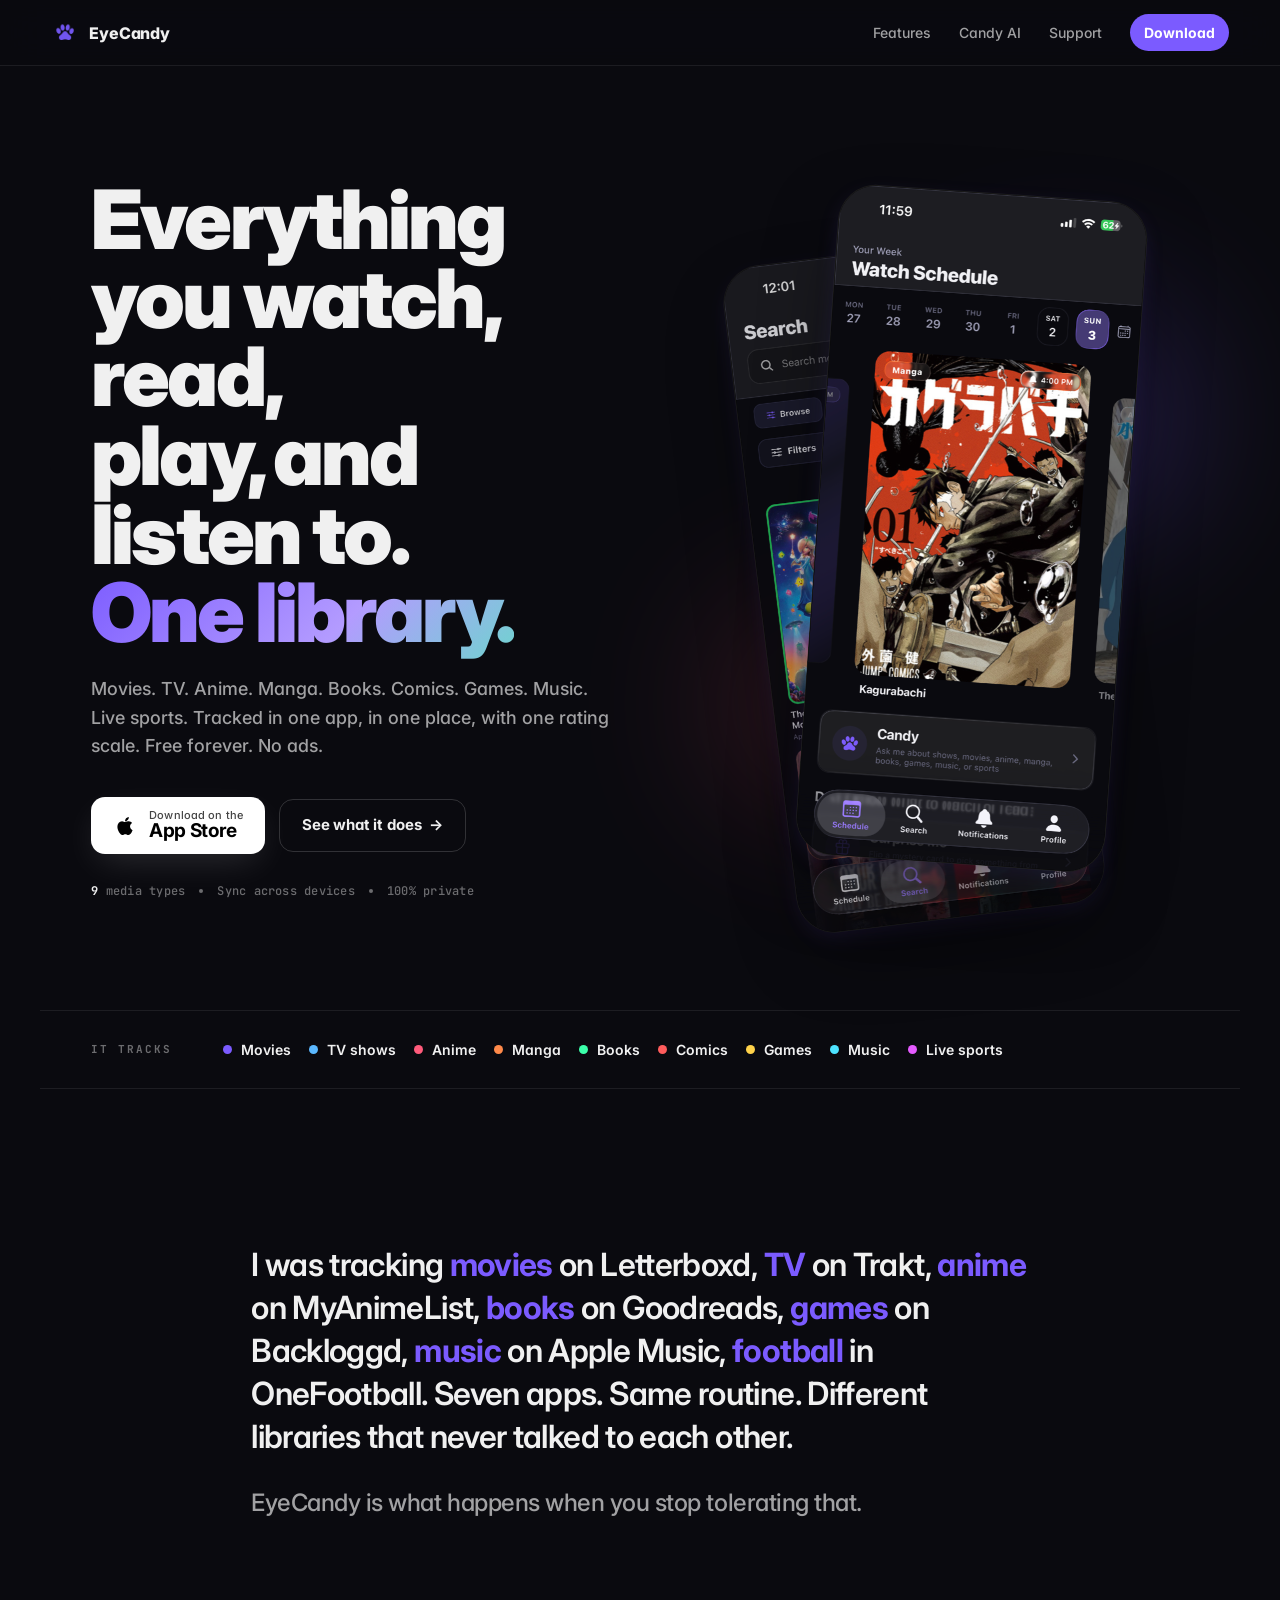
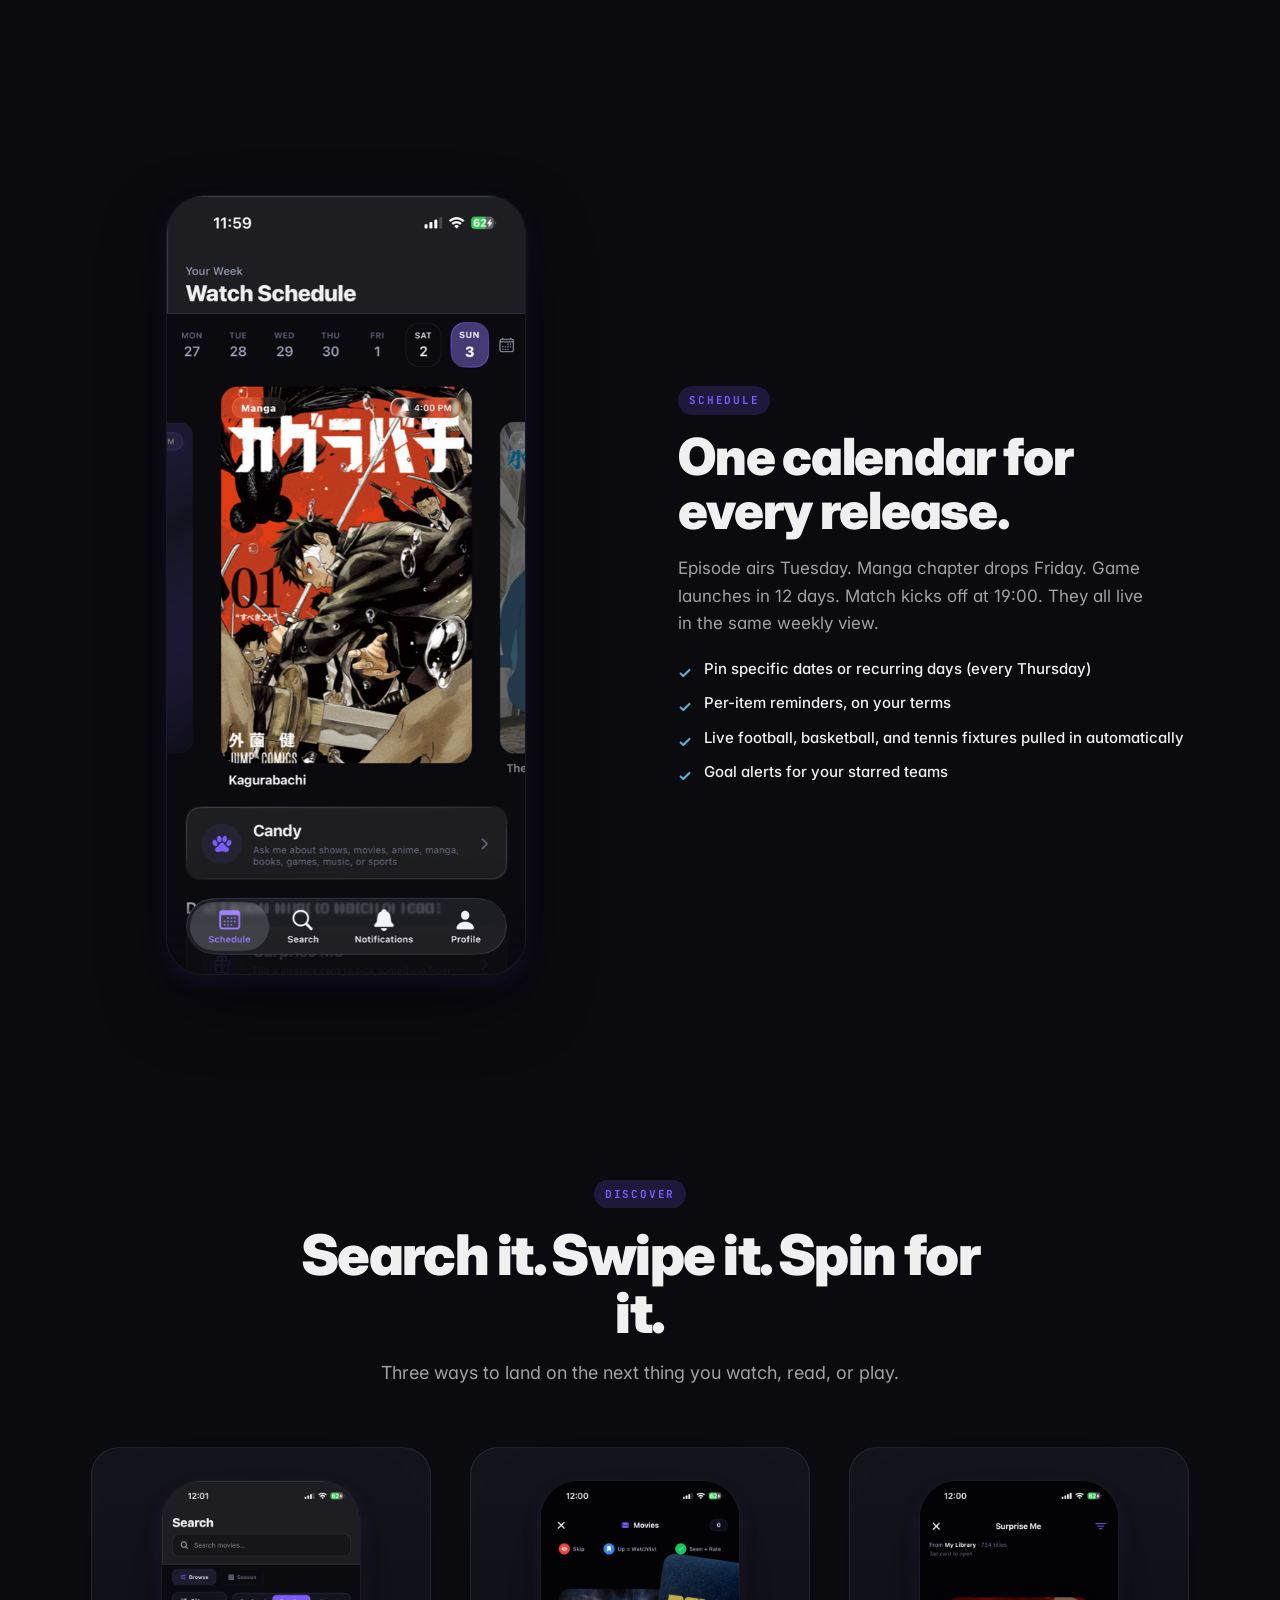
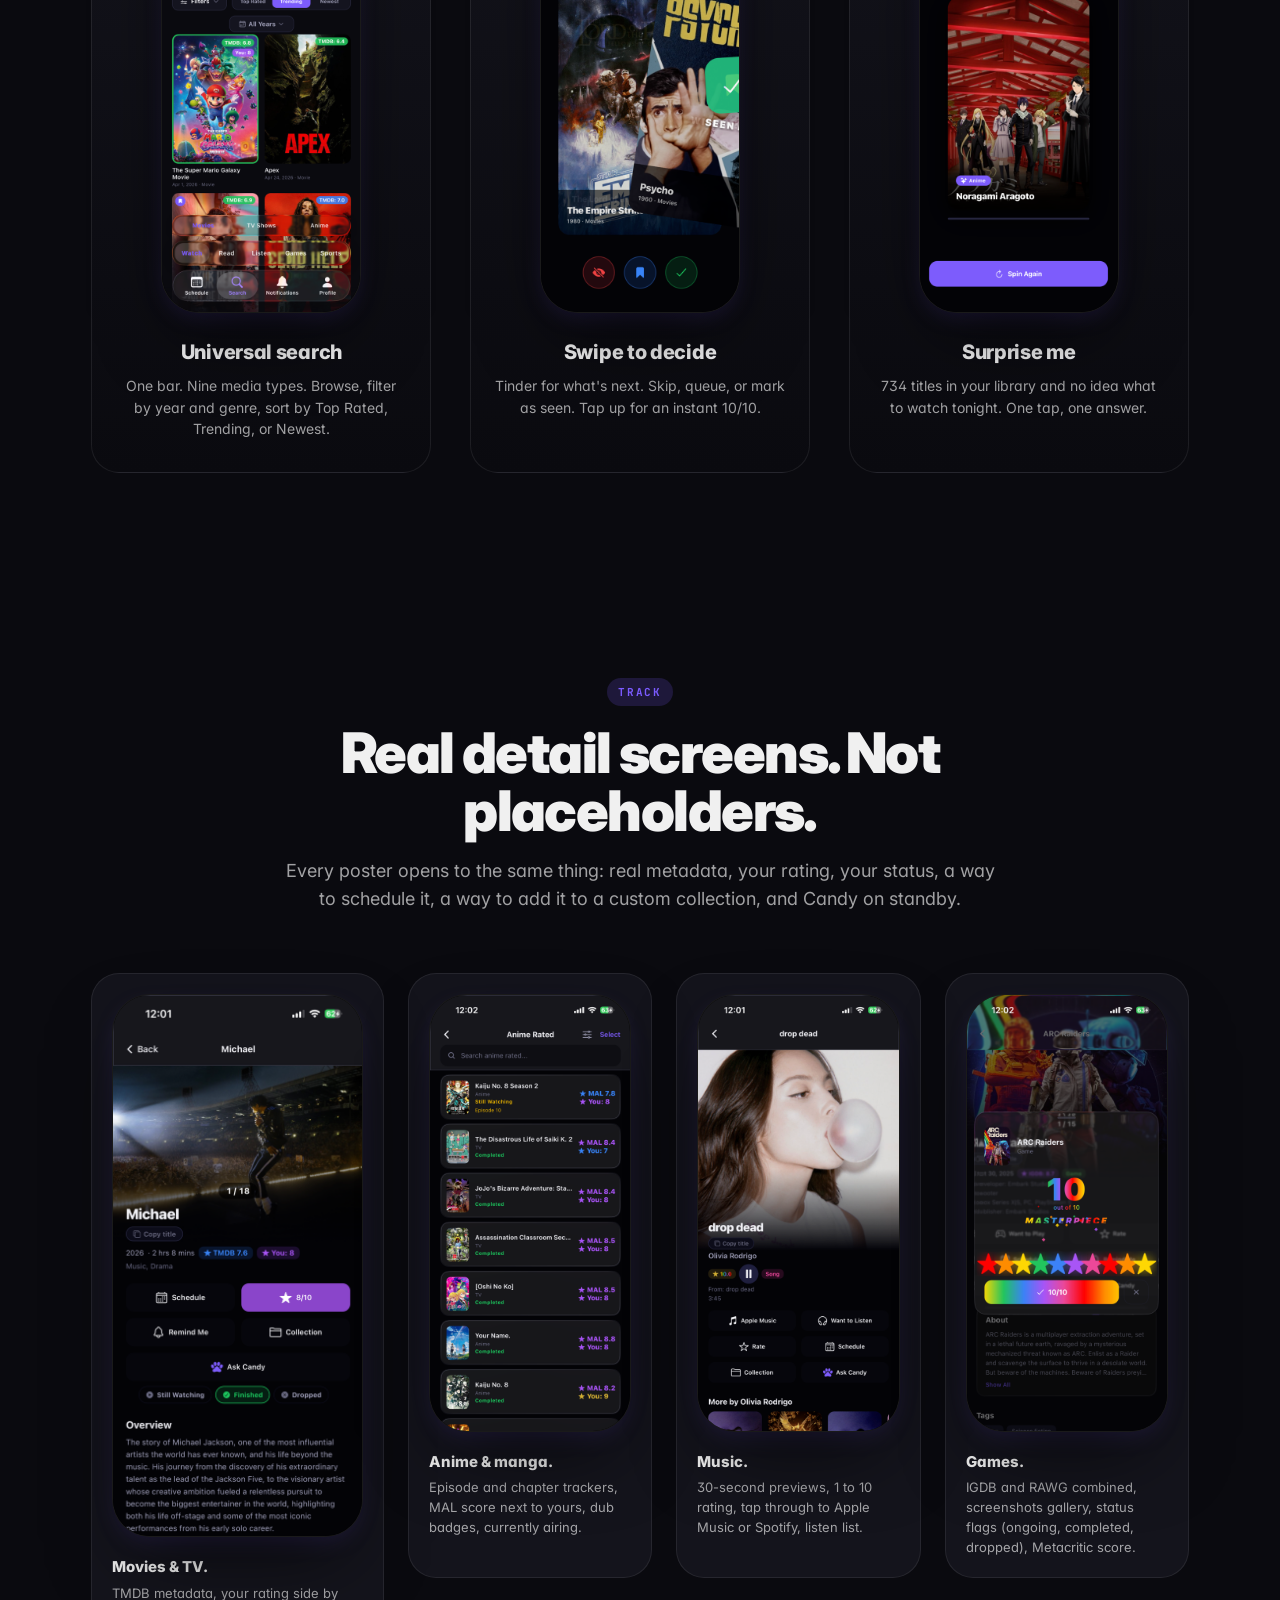
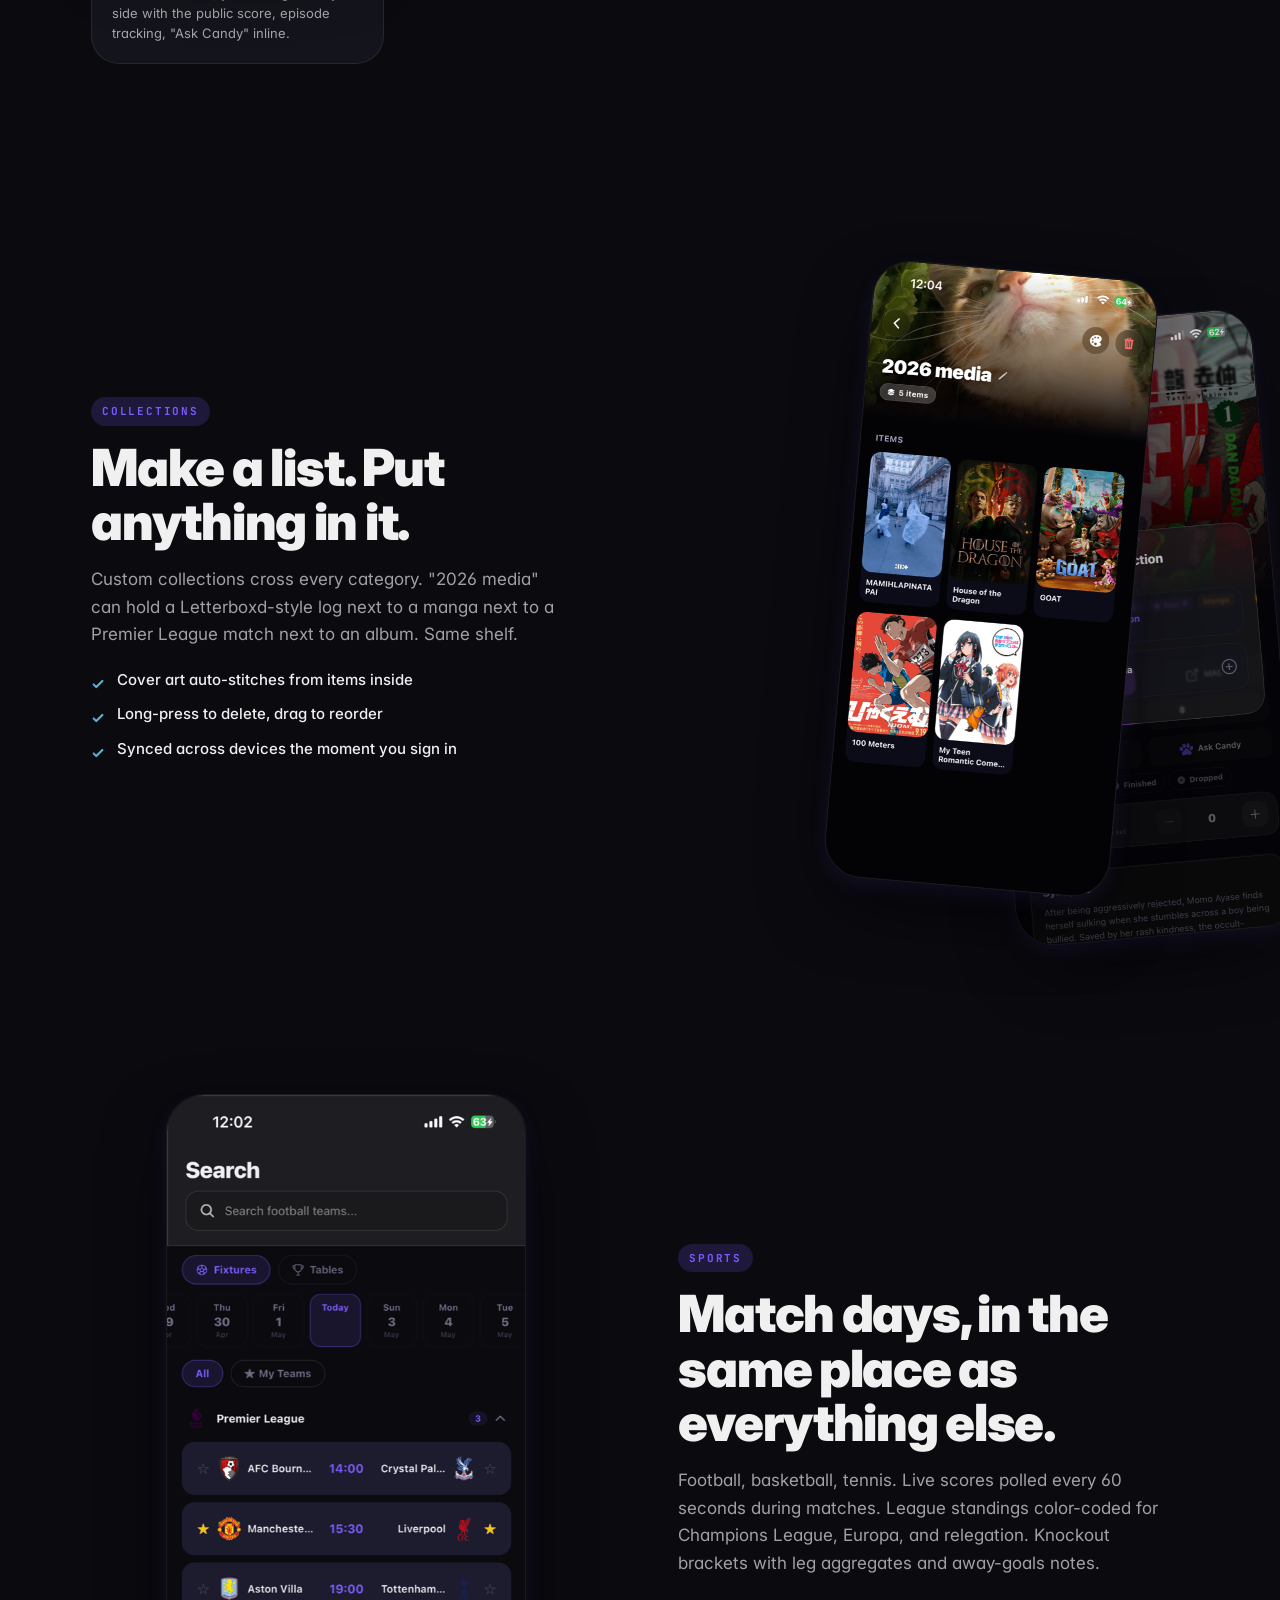
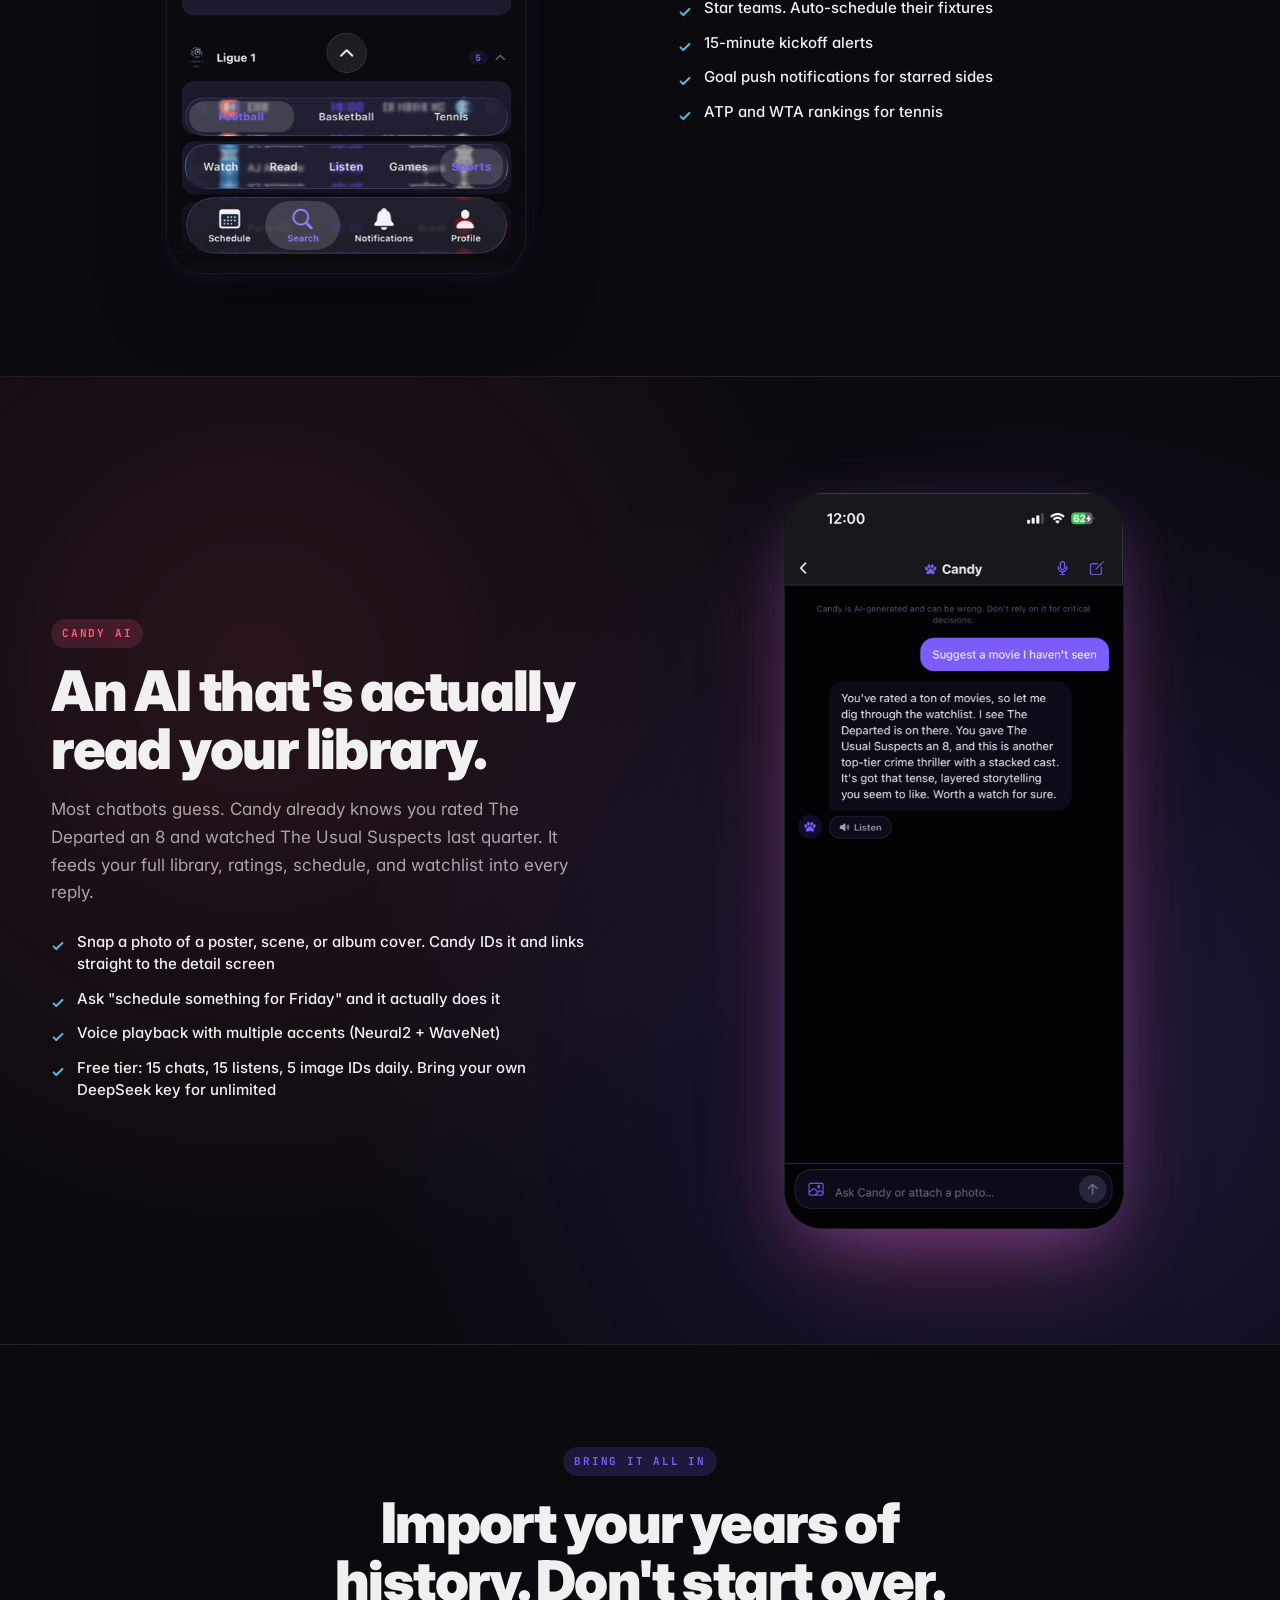
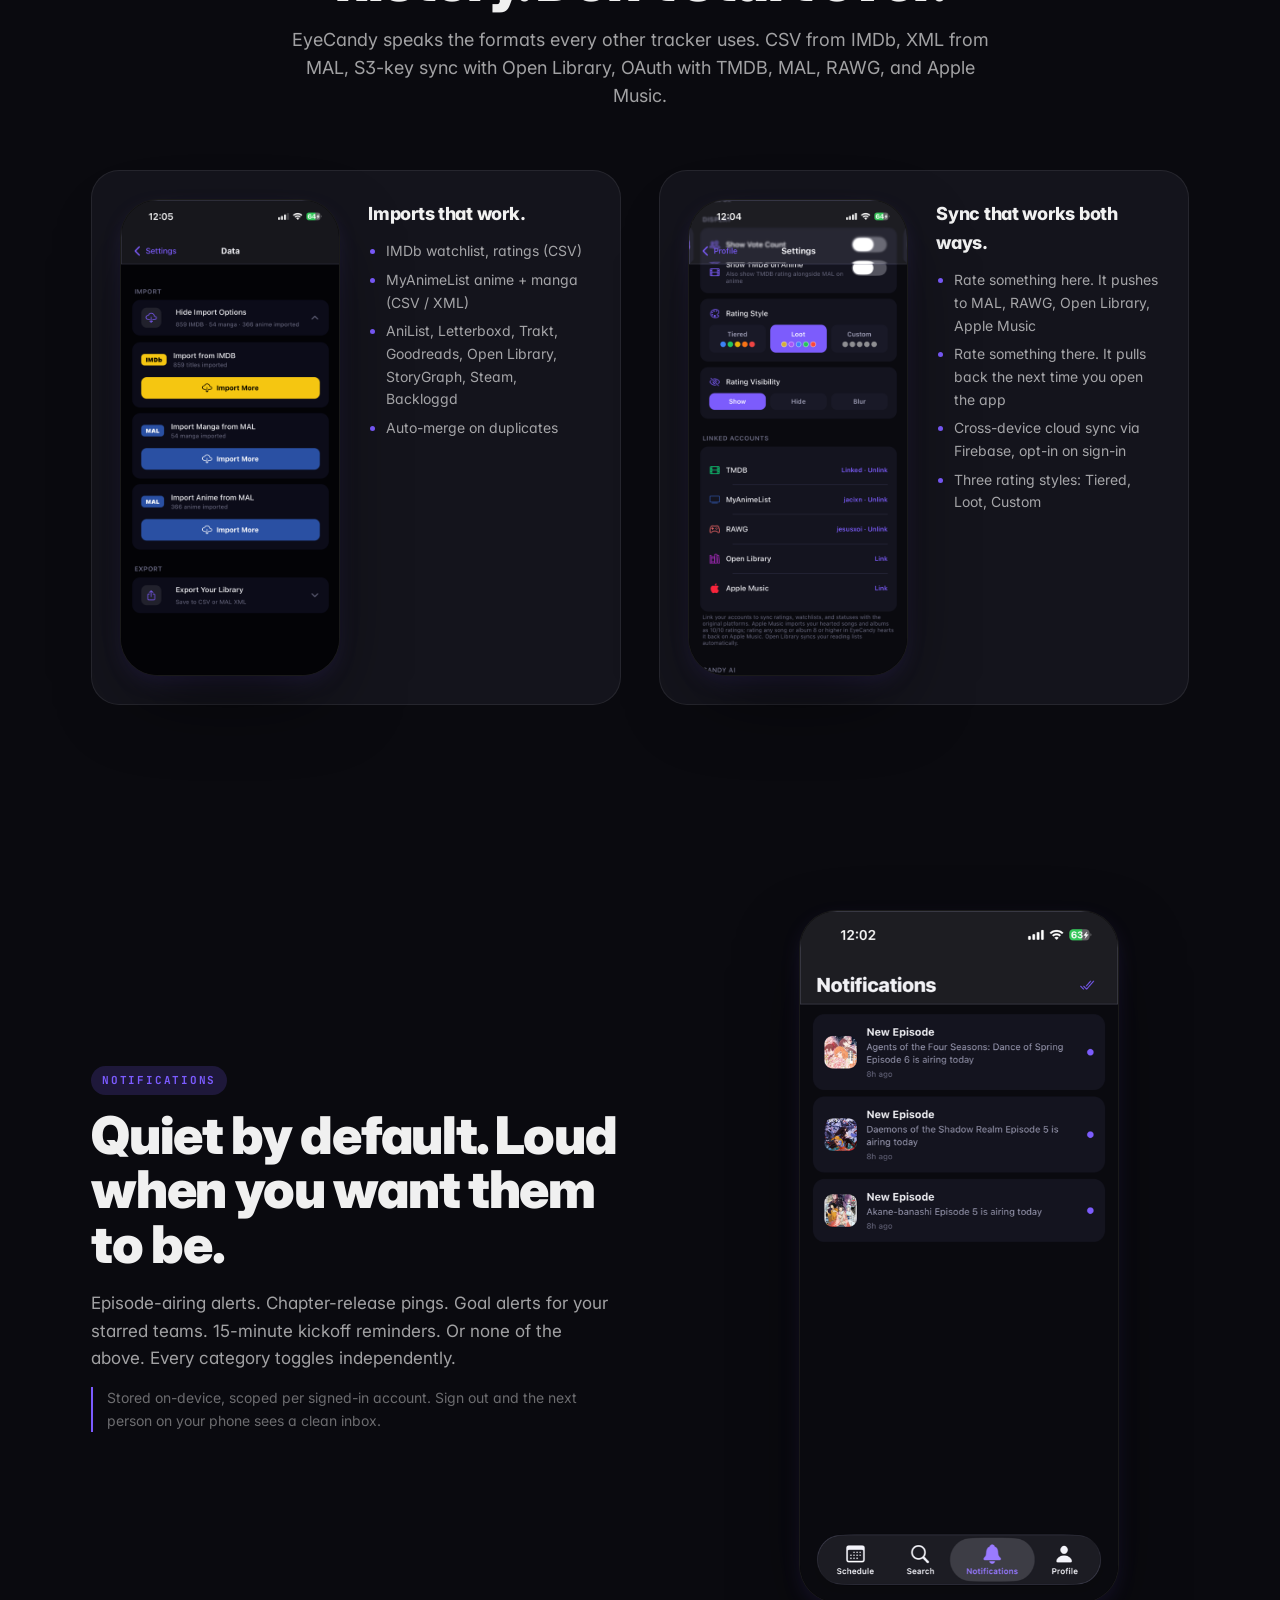
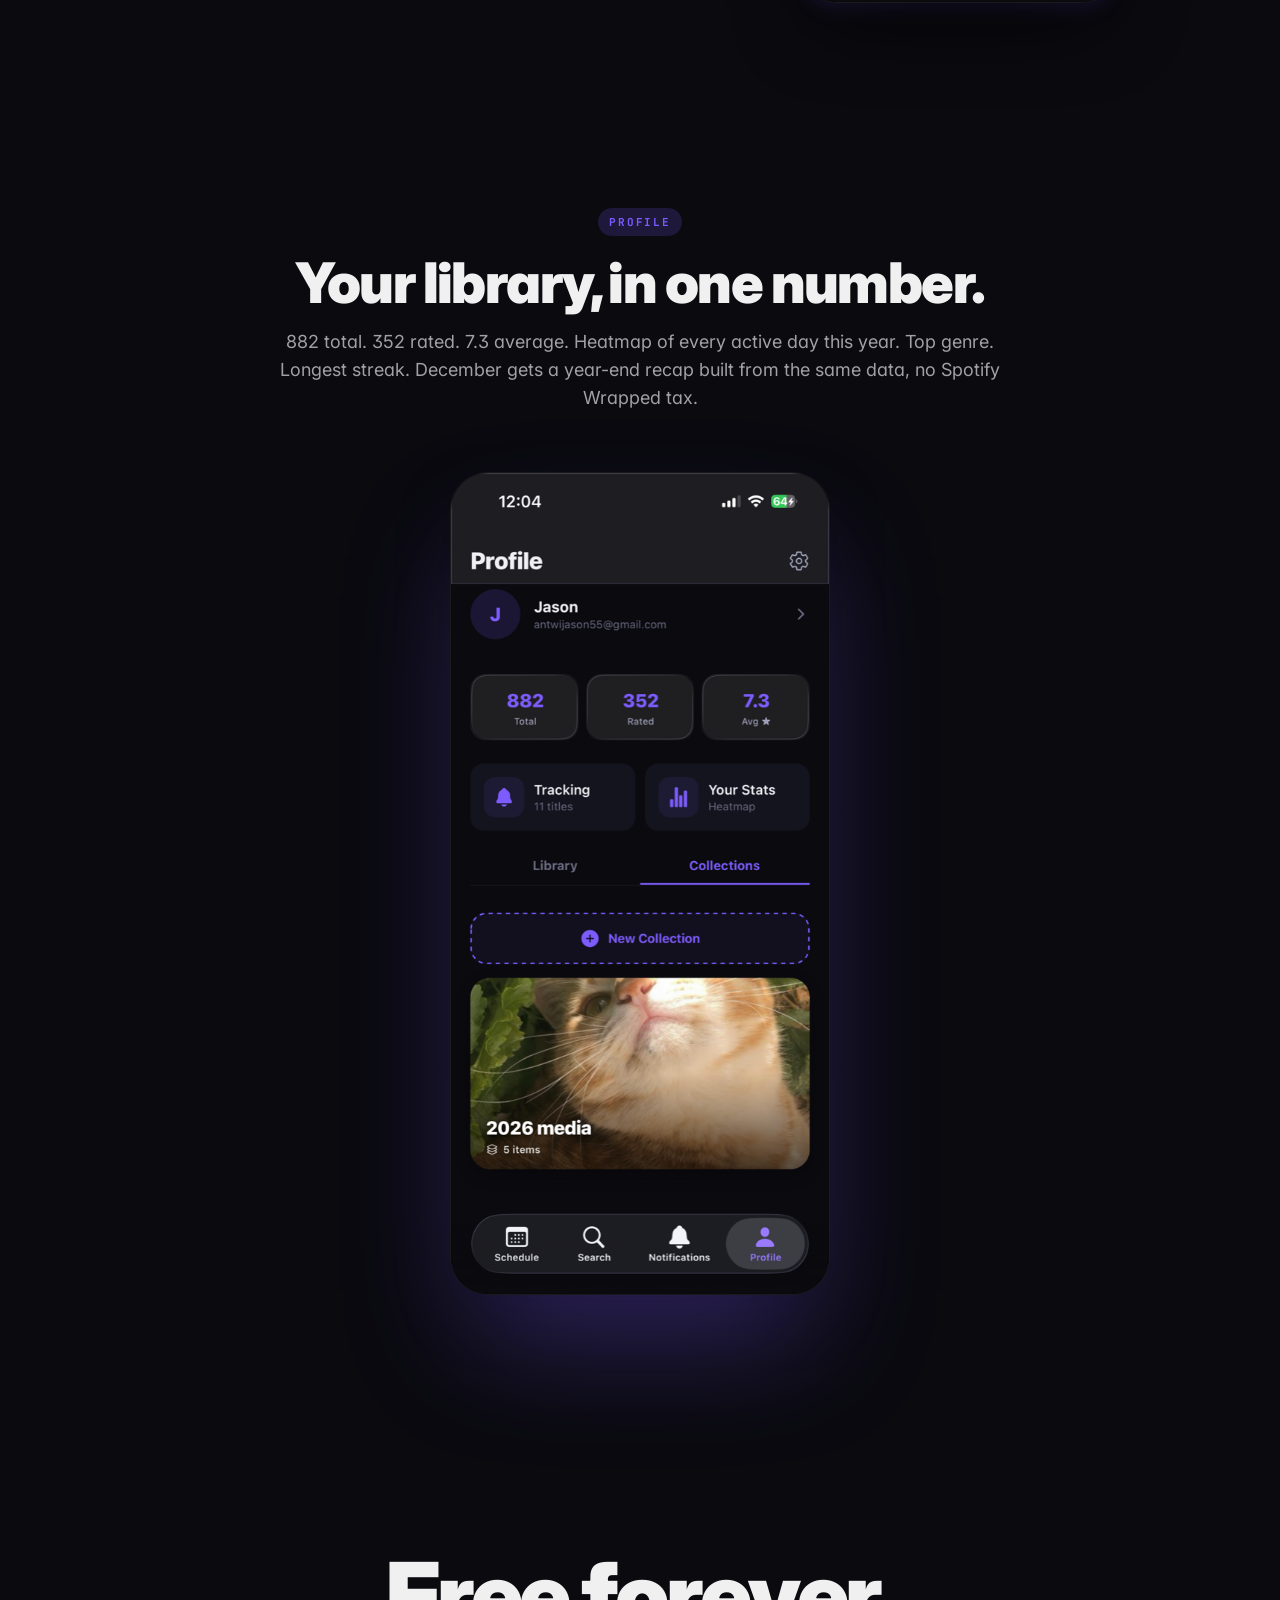
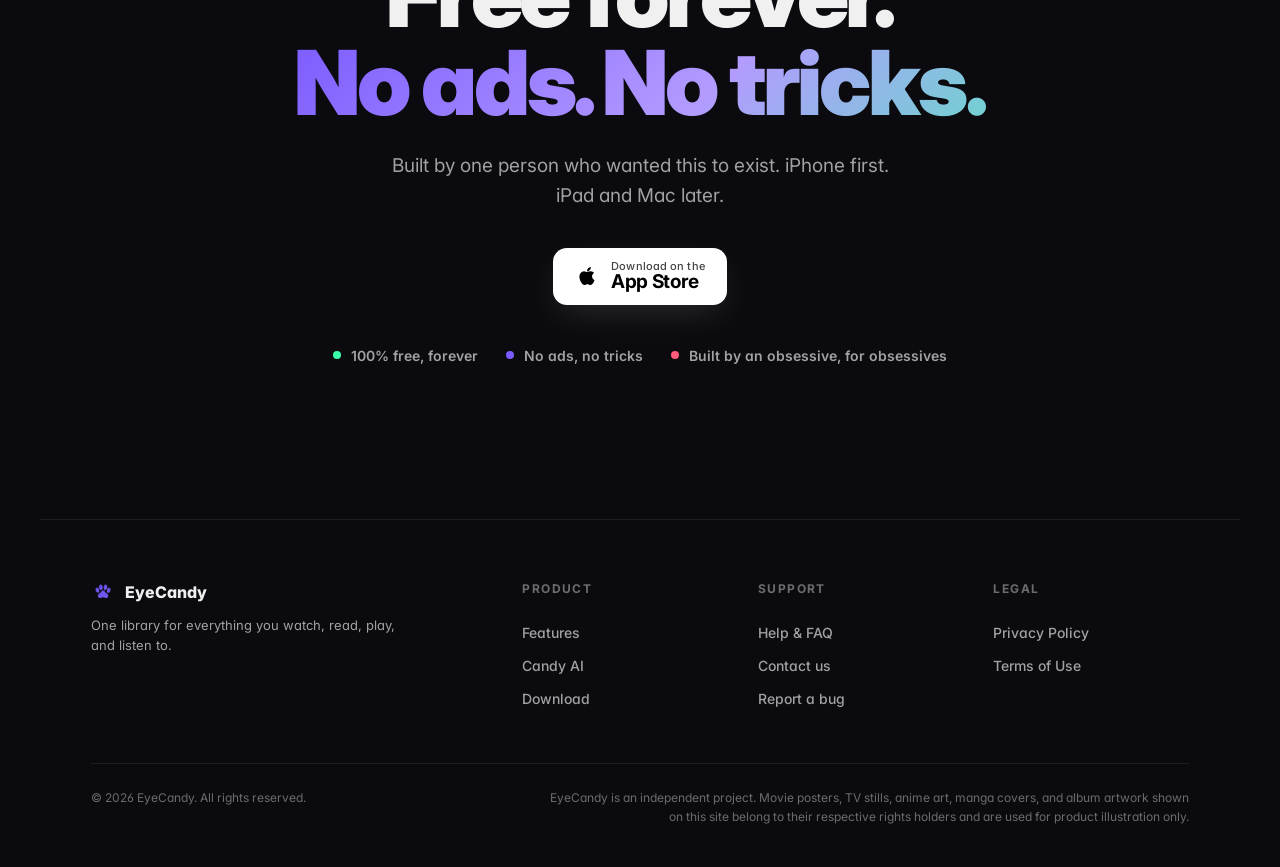
==== commit d7083938: "Remove hero eyebrow pill" ====
--- a/index.html
+++ b/index.html
@@ -36,10 +36,6 @@
 <!-- HERO -->
 <section class="hero">
   <div class="hero-copy">
-    <div class="eyebrow">
-      <span class="eyebrow-dot"></span>
-      An iOS app, made by one obsessive, for everyone who keeps lists
-    </div>
     <h1 class="hero-title">
       Everything you watch, read,<br />
       play, and listen to.<br />
